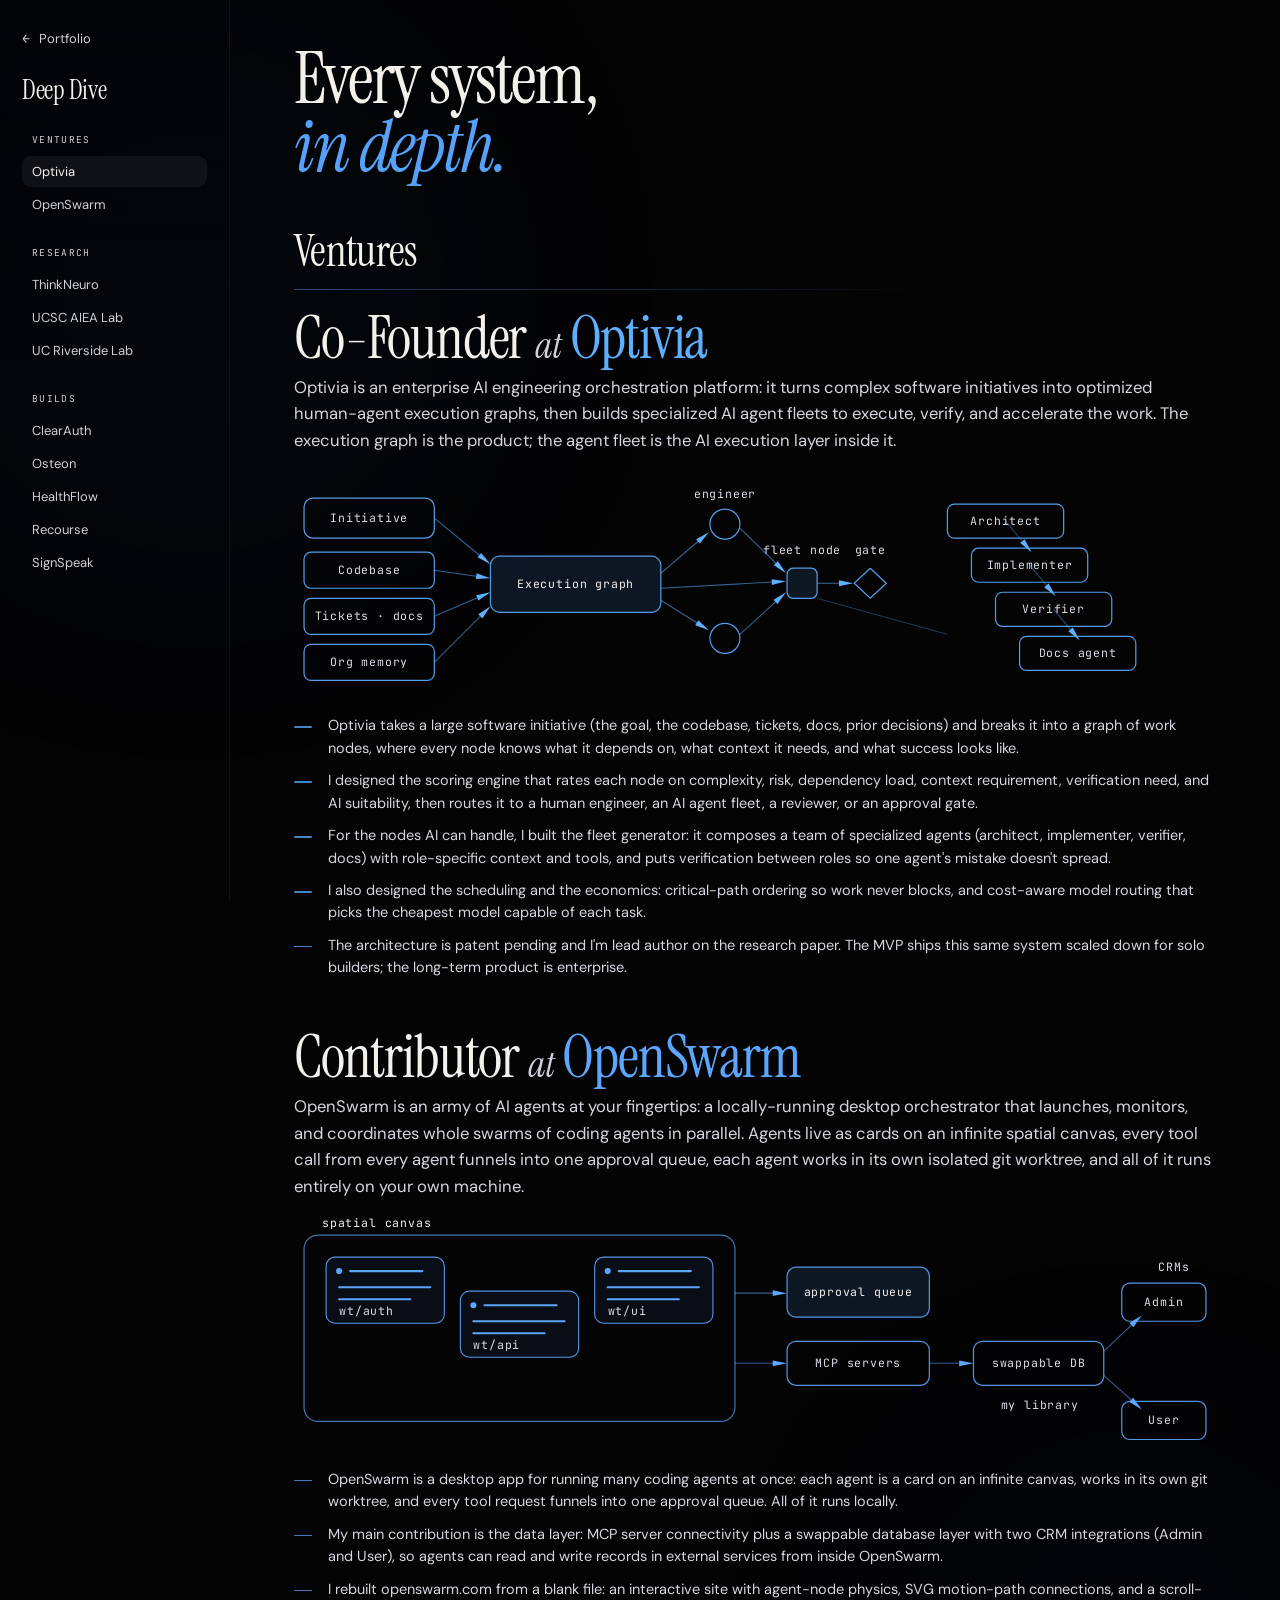
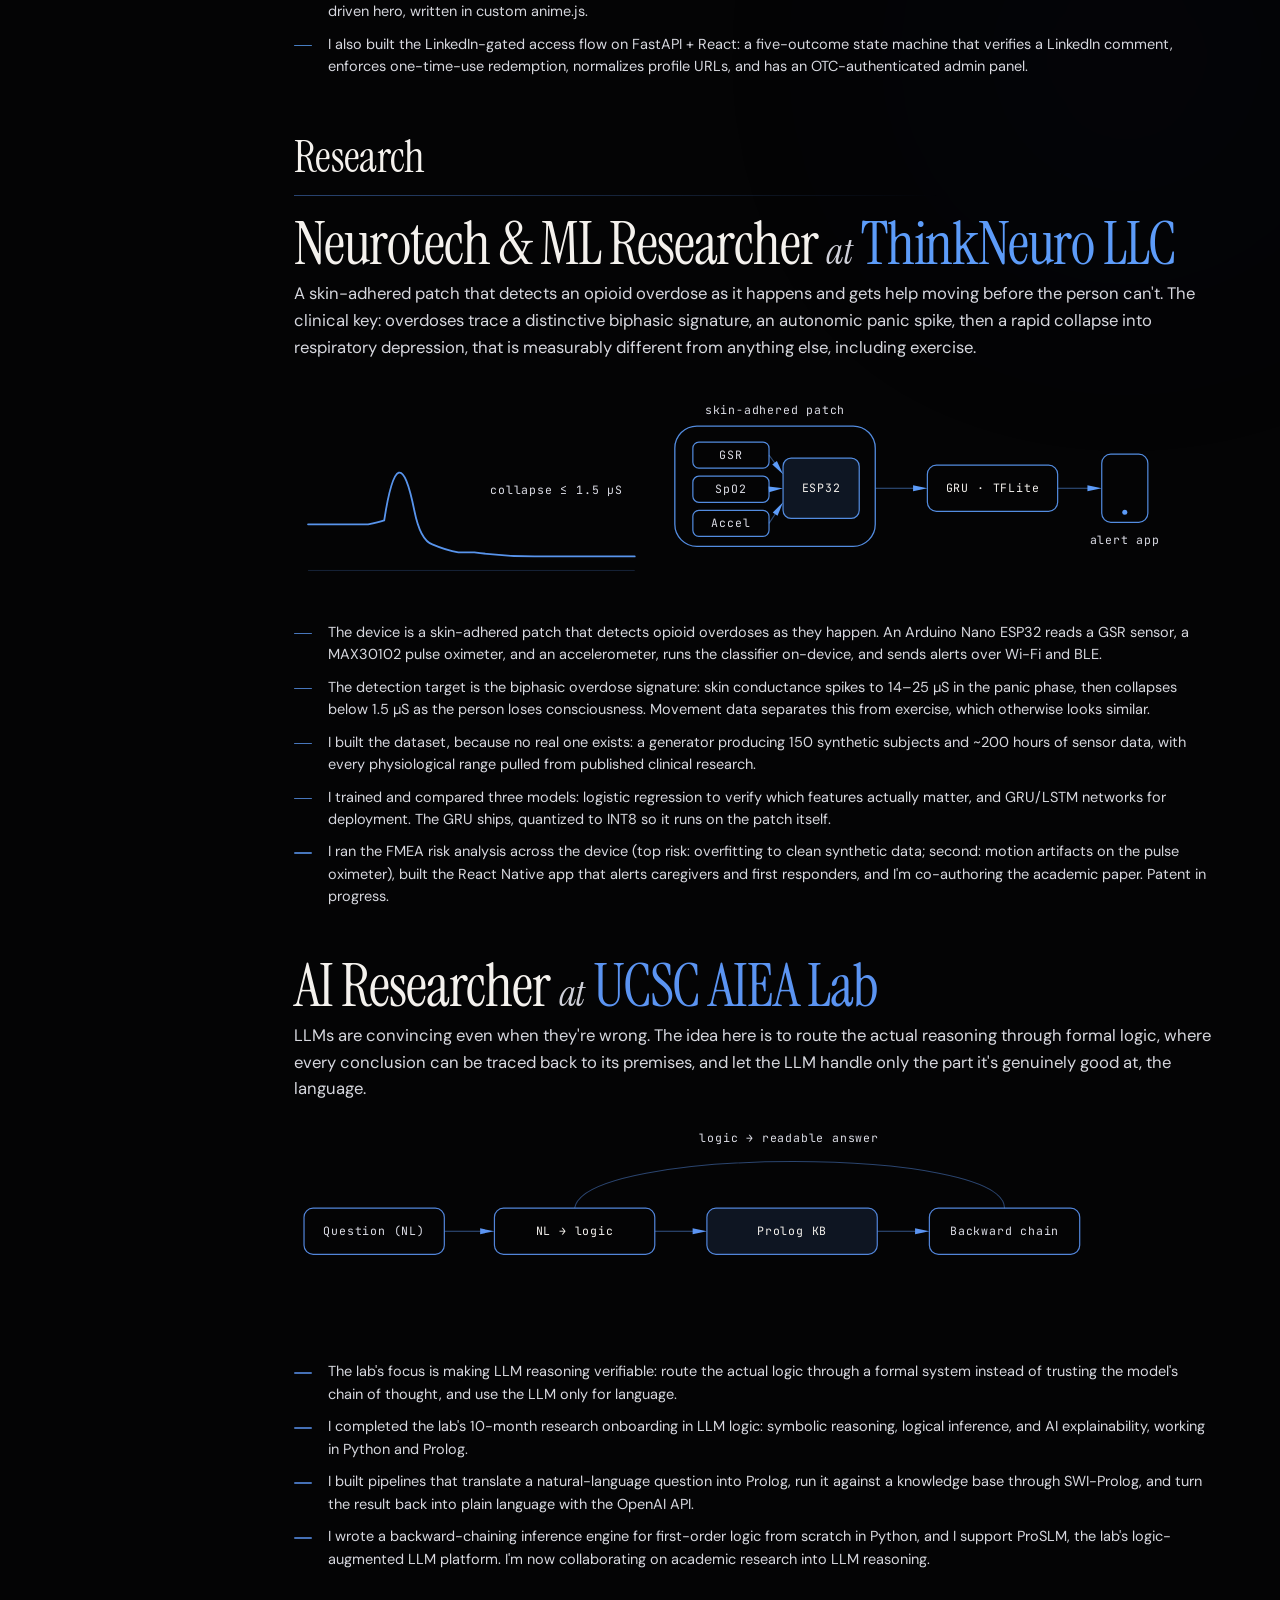
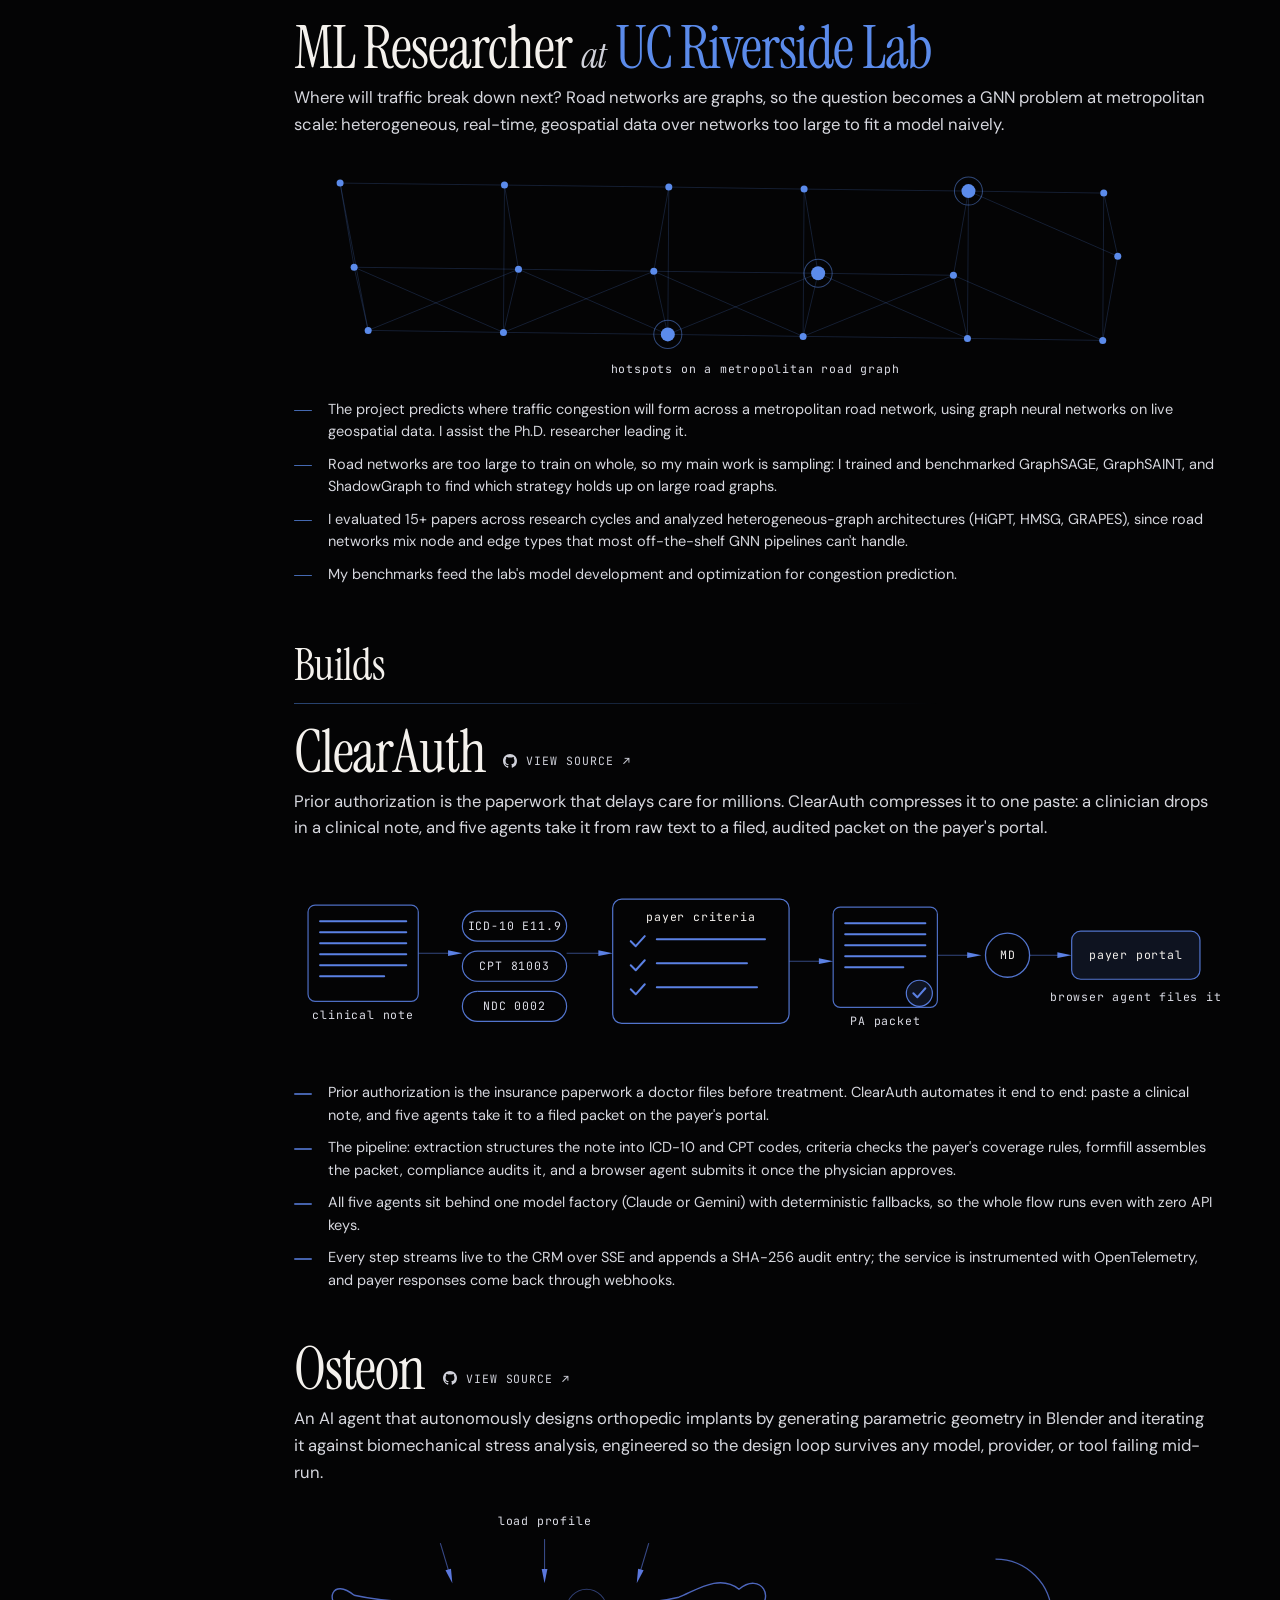
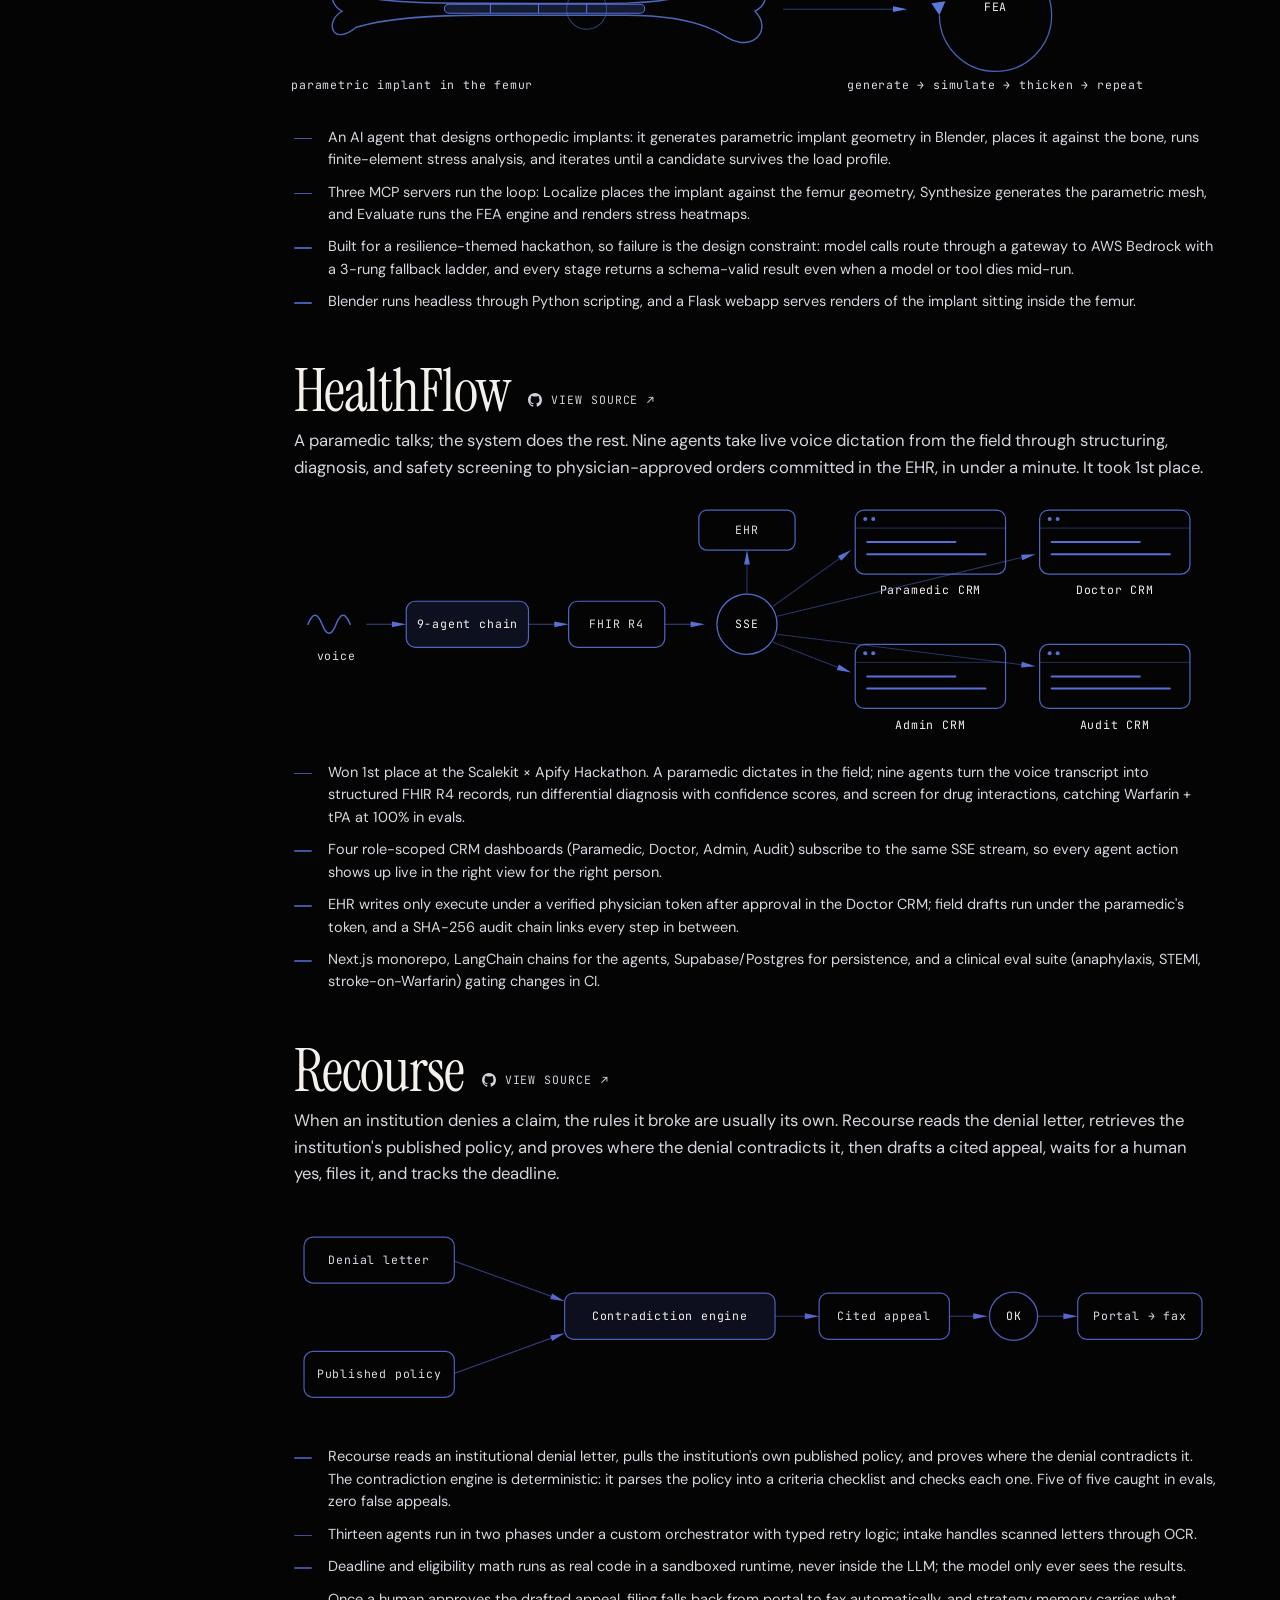
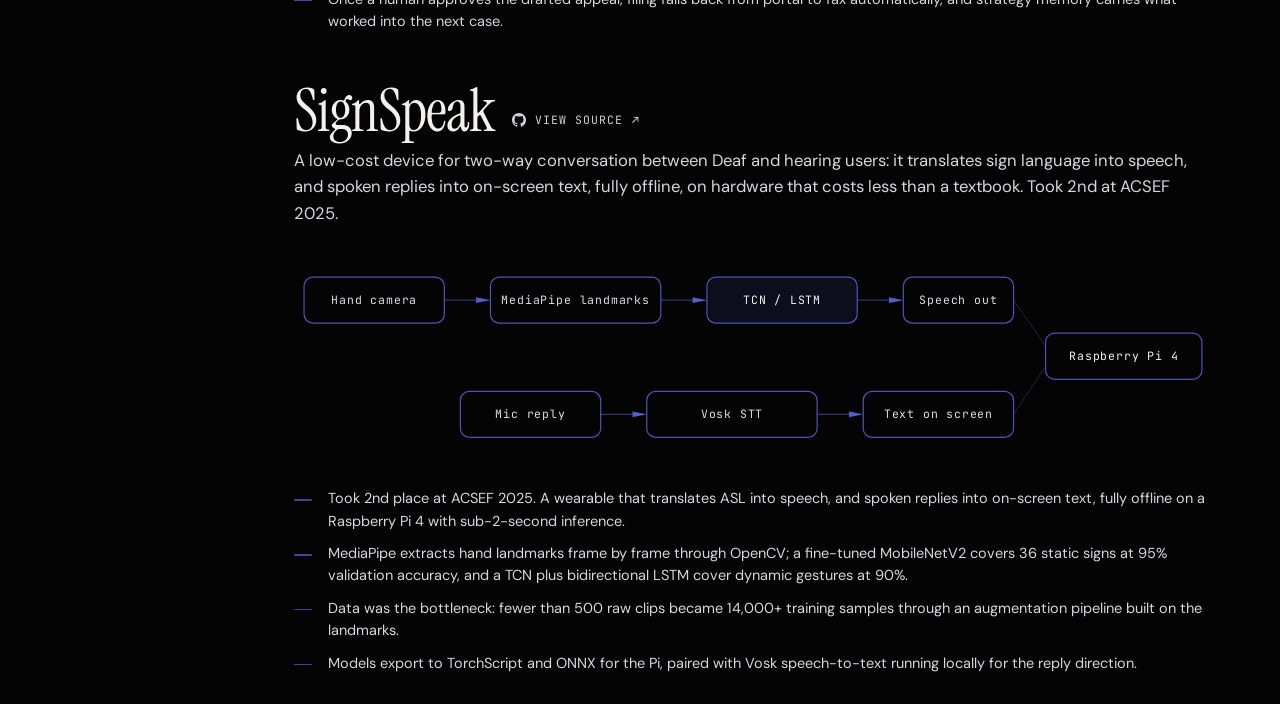
==== SahielBose_Website/Deep Dive.html @ 626ea9e3 "Add files via upload" ====
<!DOCTYPE html>
<html lang="en">
<head>
<meta charset="UTF-8" />
<meta name="viewport" content="width=device-width, initial-scale=1" />
<title>Deep Dive - Sahiel Bose</title>
<meta name="description" content="The full build stories behind Sahiel Bose's ventures, research, and projects." />
<link rel="icon" type="image/svg+xml" href="favicon.svg" />
<link rel="preconnect" href="https://fonts.googleapis.com" />
<link rel="preconnect" href="https://fonts.gstatic.com" crossorigin />
<link href="https://fonts.googleapis.com/css2?family=DM+Sans:opsz,wght@9..40,400;9..40,500;9..40,600&family=Instrument+Serif:ital@0;1&family=JetBrains+Mono:wght@400;500&display=swap" rel="stylesheet" />
<script>try{if(localStorage.getItem("sb-theme")==="light")document.documentElement.setAttribute("data-theme","light");}catch(e){}</script>
<style>
:root {
  --bg: oklch(0.105 0.006 280);
  --fg: oklch(0.96 0.006 80);
  --fg-2: oklch(0.88 0.01 280);
  --fg-3: oklch(0.86 0.012 280);
  --line: oklch(1 0 0 / 0.1);
  --line-soft: oklch(1 0 0 / 0.06);
  --serif: 'Instrument Serif', Georgia, serif;
  --sans: 'DM Sans', sans-serif;
  --mono: 'JetBrains Mono', monospace;
  --ease-out: cubic-bezier(0.22, 0.61, 0.36, 1);
}
* { box-sizing: border-box; margin: 0; padding: 0; }
html { scroll-behavior: smooth; }
body {
  background: var(--bg);
  color: var(--fg);
  font-family: var(--sans);
  -webkit-font-smoothing: antialiased;
  overflow-x: hidden;
}
a { color: inherit; text-decoration: none; }
.mono { font-family: var(--mono); }

/* atmospheric backdrop */
.bg-blobs { position: fixed; inset: 0; pointer-events: none; z-index: 0; }
.blob { position: absolute; border-radius: 50%; filter: blur(150px); }
.blob.b1 { width: 58vw; height: 58vw; left: -14vw; top: -8vh; opacity: 0.3; background: radial-gradient(circle, oklch(0.45 0.13 256 / 0.5) 0%, transparent 55%); }
.blob.b2 { width: 48vw; height: 48vw; right: -12vw; top: 150vh; opacity: 0.22; background: radial-gradient(circle, oklch(0.42 0.13 266 / 0.5) 0%, transparent 55%); }

/* progress line */
.progress { position: fixed; top: 0; left: 0; right: 0; height: 2px; z-index: 50; background: transparent; }
.progress span {
  display: block; height: 100%;
  background: linear-gradient(90deg, oklch(0.74 0.15 250), oklch(0.52 0.16 278));
  clip-path: inset(0 100% 0 0);
}

/* rail */
.rail {
  position: fixed;
  top: 0; left: 0; bottom: 0;
  width: 230px;
  padding: 30px 22px;
  display: flex;
  flex-direction: column;
  gap: 26px;
  border-right: 1px solid var(--line-soft);
  z-index: 10;
  background: linear-gradient(180deg, oklch(0.115 0.012 262 / 0.5), transparent 40%);
}
.rail-back {
  display: inline-flex;
  align-items: center;
  gap: 9px;
  font-size: 13px;
  color: var(--fg-3);
  transition: color 0.25s var(--ease-out);
}
.rail-back:hover { color: var(--fg); }
.rail-back .b-arr { font-family: var(--mono); transition: transform 0.25s var(--ease-out); }
.rail-back:hover .b-arr { transform: translateX(-3px); }
.rail-title { font-family: var(--serif); font-size: 26px; letter-spacing: -0.01em; }
.rail-group { display: flex; flex-direction: column; gap: 2px; }
.rail-group-label {
  font-family: var(--mono);
  font-size: 9.5px;
  letter-spacing: 0.14em;
  text-transform: uppercase;
  color: var(--fg-3);
  margin: 0 0 8px 10px;
}
.rail-link {
  padding: 7px 10px;
  border-radius: 9px;
  font-size: 13px;
  color: var(--fg-3);
  transition: color 0.22s var(--ease-out), background 0.22s var(--ease-out);
}
.rail-link:hover { color: var(--fg-2); }
.rail-link.active { color: var(--fg); background: oklch(1 0 0 / 0.05); }

/* main column */
main { position: relative; z-index: 1; margin-left: 230px; padding: 0 clamp(28px, 5vw, 88px); }
.dd-hero { max-width: 1340px; margin: 0 auto; padding: clamp(70px, 11vh, 130px) 0 30px; }
.dd-kicker {
  font-family: var(--mono);
  font-size: 11px;
  letter-spacing: 0.14em;
  text-transform: uppercase;
  color: oklch(0.74 0.13 252);
  margin-bottom: 22px;
}
.dd-title {
  font-family: var(--serif);
  font-weight: 400;
  font-size: clamp(52px, 7vw, 104px);
  line-height: 0.95;
  letter-spacing: -0.03em;
  margin-bottom: 26px;
}
.dd-title em { font-style: italic; color: oklch(0.7 0.15 254); }
.dd-lede { font-size: clamp(17px, 1.6vw, 20px); line-height: 1.55; color: var(--fg-2); max-width: 640px; }

/* part headers */
.part { max-width: 1340px; margin: 0 auto; padding-top: clamp(50px, 8vh, 90px); }
.part-head { display: flex; align-items: baseline; gap: 18px; margin-bottom: 6px; }
.part-num { font-family: var(--mono); font-size: 12px; color: var(--acc, oklch(0.7 0.15 254)); }
.part-title { font-family: var(--serif); font-weight: 400; font-size: clamp(30px, 3.4vw, 44px); letter-spacing: -0.015em; }
.part-rule { height: 1px; background: linear-gradient(90deg, oklch(0.62 0.15 260 / 0.5), transparent 70%); transform: scaleX(0); transform-origin: left; transition: transform 1.2s var(--ease-out) 0.15s; margin-top: 18px; }
.part.in .part-rule { transform: scaleX(1); }

/* chapters */
.chapter {
  max-width: 1340px;
  margin: 0 auto;
  padding: clamp(36px, 5.5vh, 60px) 0;
  border-bottom: 1px dashed oklch(1 0 0 / 0.07);
}
.chapter:last-of-type { border-bottom: none; }
.ch-kicker {
  display: flex;
  flex-wrap: wrap;
  align-items: center;
  gap: 10px;
  font-family: var(--mono);
  font-size: 10.5px;
  letter-spacing: 0.12em;
  text-transform: uppercase;
  color: var(--fg-3);
  margin-bottom: 16px;
}
.ch-kicker .k-acc { color: var(--acc); }
.ch-kicker .k-dot { width: 3.5px; height: 3.5px; border-radius: 50%; background: oklch(1 0 0 / 0.25); }
.ch-title {
  font-family: var(--serif);
  font-weight: 400;
  font-size: clamp(38px, 4.6vw, 62px);
  letter-spacing: -0.02em;
  line-height: 1.02;
  margin-bottom: 10px;
}
.ch-role { font-size: 15px; color: var(--fg-2); margin-bottom: 26px; }
.ch-lede {
  font-size: clamp(16.5px, 1.5vw, 19.5px);
  line-height: 1.6;
  color: var(--fg-2);
  max-width: 1180px;
  margin-bottom: 34px;
}
.ch-lede strong { color: var(--fg); font-weight: 500; }
.notes-label {
  font-family: var(--mono);
  font-size: 10px;
  letter-spacing: 0.14em;
  text-transform: uppercase;
  color: var(--acc);
  margin-bottom: 18px;
}
.notes { list-style: none; display: flex; flex-direction: column; gap: 15px; max-width: 1180px; margin-bottom: 30px; }
.notes li {
  display: grid;
  grid-template-columns: 22px 1fr;
  gap: 12px;
  font-size: 15.5px;
  line-height: 1.6;
  color: var(--fg-2);
}
.notes li::before {
  content: '';
  height: 1.5px;
  width: 18px;
  margin-top: 12px;
  background: color-mix(in oklab, var(--acc) 75%, transparent);
  border-radius: 1px;
}
.notes li strong { color: var(--fg); font-weight: 500; }
.ch-chips { display: flex; flex-wrap: wrap; gap: 8px; margin-bottom: 26px; }
.ch-chips span {
  font-family: var(--mono);
  font-size: 10.5px;
  letter-spacing: 0.06em;
  text-transform: uppercase;
  padding: 6px 12px;
  border-radius: 8px;
  color: var(--fg-2);
  background: color-mix(in oklab, var(--acc) 13%, transparent);
  border: 1px solid color-mix(in oklab, var(--acc) 30%, transparent);
}
.ch-repo {
  display: inline-flex;
  align-items: center;
  gap: 9px;
  font-family: var(--mono);
  font-size: 11.5px;
  letter-spacing: 0.08em;
  text-transform: uppercase;
  color: var(--fg-3);
  transition: color 0.25s var(--ease-out);
}
.ch-repo:hover { color: var(--acc); }
.ch-repo .r-arr { transition: transform 0.25s var(--ease-out); }
.ch-repo:hover .r-arr { transform: translate(2px, -2px); }

/* reveal animation */
.rv { opacity: 0; transform: translateY(18px); filter: blur(4px); transition: opacity 0.52s var(--ease-out), transform 0.52s var(--ease-out), filter 0.52s var(--ease-out); }
.in .rv { opacity: 1; transform: none; filter: none; }
.in .rv.d1 { transition-delay: 0.04s; }
.in .rv.d2 { transition-delay: 0.08s; }
.in .rv.d3 { transition-delay: 0.12s; }
.in .rv.d4 { transition-delay: 0.16s; }
.in .notes li { opacity: 1; transform: none; }
.notes li { opacity: 0; transform: translateX(14px); transition: opacity 0.45s var(--ease-out), transform 0.45s var(--ease-out); }
.in .notes li:nth-child(1) { transition-delay: 0.10s; }
.in .notes li:nth-child(2) { transition-delay: 0.15s; }
.in .notes li:nth-child(3) { transition-delay: 0.20s; }
.in .notes li:nth-child(4) { transition-delay: 0.25s; }
.in .notes li:nth-child(5) { transition-delay: 0.30s; }
.in .notes li:nth-child(6) { transition-delay: 0.35s; }

/* end cta */
.dd-end { max-width: 1340px; margin: 0 auto; padding: clamp(28px, 4vh, 52px) 0 80px; }
.dd-end a {
  display: inline-flex;
  align-items: center;
  gap: 11px;
  width: fit-content;
  flex-direction: row;
  padding: 15px 26px;
  border-radius: 14px;
  background:
    radial-gradient(130% 180% at 0% 0%, oklch(0.55 0.16 280 / 0.2) 0%, transparent 60%),
    linear-gradient(180deg, oklch(0.135 0.012 285 / 0.6), oklch(0.118 0.01 285 / 0.32));
  border: 1px solid oklch(0.55 0.16 280 / 0.5);
  transition: border-color 0.25s var(--ease-out), transform 0.2s var(--ease-out), background 0.25s var(--ease-out);
}
.dd-end a:hover { border-color: oklch(0.62 0.17 282 / 0.85); transform: translateY(-2px); }
.dd-end .e-kicker { display: none; }
.dd-end .e-title { font-family: var(--serif); font-size: clamp(20px, 2vw, 26px); letter-spacing: -0.01em; display: inline-flex; align-items: center; gap: 10px; }
.dd-end .e-title .arr { color: oklch(0.64 0.17 283); display: inline-block; transition: transform 0.25s var(--ease-out); }
.dd-end a:hover .arr { transform: translateX(8px); }

/* mobile */
.topbar { display: none; }
@media (max-width: 980px) {
  .rail { display: none; }
  main { margin-left: 0; }
  .topbar {
    display: flex;
    align-items: center;
    justify-content: space-between;
    position: sticky;
    top: 0;
    z-index: 20;
    padding: 16px clamp(20px, 5vw, 40px);
    background: oklch(0.105 0.006 280 / 0.82);
    backdrop-filter: blur(14px);
    border-bottom: 1px solid var(--line-soft);
  }
  .topbar .rail-title { font-size: 20px; }
}
@media (prefers-reduced-motion: reduce) {
  .rv, .notes li { opacity: 1 !important; transform: none !important; filter: none !important; transition: none !important; }
  .part-rule { transform: scaleX(1) !important; }
  html { scroll-behavior: auto; }
}
/* chapter diagrams */
.ch-art { margin: 6px 0 38px; max-width: 1180px; }
.ch-art svg { width: 100%; height: auto; display: block; color: var(--acc); overflow: visible; }
.ch-art text { font-family: var(--mono); font-size: 11.5px; letter-spacing: 0.07em; fill: oklch(0.9 0.012 280); }
.ch-art text.hl { fill: oklch(0.96 0.006 80); }
.ch-art .dr { stroke-dasharray: 1; stroke-dashoffset: 1; transition: stroke-dashoffset 0.85s var(--ease-out) 0.16s; }
.in .ch-art .dr { stroke-dashoffset: 0; }
.ch-art .fd { opacity: 0; transition: opacity 0.45s var(--ease-out) 0.52s; }
.in .ch-art .fd { opacity: 1; }
@media (prefers-reduced-motion: reduce) { .ch-art .dr { stroke-dashoffset: 0 !important; } .ch-art .fd { opacity: 1 !important; } }

/* ---------- MOBILE POLISH ---------- */
.topbar-row { display: flex; align-items: center; justify-content: space-between; }
.topbar-chips { display: none; }
@media (max-width: 980px) {
  .topbar { flex-direction: column; align-items: stretch; gap: 10px; padding: 12px 18px 10px; }
  .topbar-chips {
    display: flex;
    gap: 6px;
    overflow-x: auto;
    -webkit-overflow-scrolling: touch;
    scrollbar-width: none;
    margin: 0 -18px;
    padding: 0 18px 2px;
  }
  .topbar-chips::-webkit-scrollbar { display: none; }
  .topbar-chips .rail-link {
    flex: none;
    font-size: 12px;
    padding: 6px 12px;
    border: 1px solid var(--line-soft);
    border-radius: 100px;
    white-space: nowrap;
  }
  .topbar-chips .rail-link.active {
    color: var(--fg);
    border-color: oklch(0.62 0.15 262 / 0.6);
    background: oklch(0.62 0.15 262 / 0.1);
  }

  /* diagrams: keep them legible, full-size, swipeable sideways */
  .ch-art { position: relative; overflow-x: auto; -webkit-overflow-scrolling: touch; scrollbar-width: none; }
  .ch-art::-webkit-scrollbar { display: none; }
  .ch-art svg { min-width: 700px; }
  .ch-art::after {
    content: 'swipe \2192';
    position: sticky;
    display: block;
    width: fit-content;
    left: 100%;
    transform: translateX(-100%);
    margin-top: -4px;
    font-family: var(--mono);
    font-size: 9.5px;
    letter-spacing: 0.12em;
    text-transform: uppercase;
    color: var(--fg-3);
    pointer-events: none;
  }

  .dd-hero { padding-top: 44px; }
  .chapter { padding: 34px 0; }
  .ch-lede { font-size: 16px; }
  .notes li { font-size: 14.5px; gap: 10px; grid-template-columns: 18px 1fr; }
  .notes li::before { width: 14px; margin-top: 11px; }
  .ch-chips span { font-size: 10px; padding: 5px 10px; }
  .blob { filter: blur(90px); }
  .dd-end { padding-bottom: 70px; }
}

/* clean pass: no part numbers, no kicker type labels, no dashed dividers */
.part-num { display: none; }
.ch-kicker > .k-acc:first-child,
.ch-kicker > .k-acc:first-child + .k-dot { display: none; }
.chapter { border-bottom: none; }

/* tighter deep-dive rhythm */
.chapter { padding: clamp(22px, 3.5vh, 40px) 0 !important; }
.ch-art { margin: 4px 0 22px !important; }
.ch-lede { margin-bottom: 22px !important; }
.notes { margin-bottom: 20px !important; }
.ch-role { margin-bottom: 18px !important; }
.ch-kicker { margin-bottom: 12px !important; }
.part { padding-top: clamp(32px, 5vh, 60px) !important; }
.dd-hero { padding: clamp(56px, 8vh, 96px) 0 18px !important; }
@media (max-width: 980px) { .chapter { padding: 26px 0 !important; } }


/* ============ LIGHT "PAPER" THEME ============ */
html[data-theme="light"] {
  --bg: oklch(0.963 0.008 250);
  --fg: oklch(0.20 0.02 266);
  --fg-2: oklch(0.32 0.022 264);
  --fg-3: oklch(0.46 0.026 262);
  --line: oklch(0.30 0.02 265 / 0.16);
  --line-soft: oklch(0.30 0.02 265 / 0.09);
}
html[data-theme="light"] body {
  background:
    linear-gradient(180deg, oklch(0.915 0.034 256 / 0.8) 0%, oklch(0.945 0.022 258 / 0.4) 30%, transparent 64%),
    var(--bg);
  background-attachment: fixed;
}
html[data-theme="light"] .blob.b1 { opacity: 0.16; background: radial-gradient(circle, oklch(0.62 0.16 256 / 0.4) 0%, transparent 55%); }
html[data-theme="light"] .blob.b2 { opacity: 0.12; background: radial-gradient(circle, oklch(0.55 0.16 274 / 0.4) 0%, transparent 55%); }
html[data-theme="light"] .rail { background: transparent; }
html[data-theme="light"] .rail-link.active { color: var(--fg); background: oklch(0.45 0.06 265 / 0.08); }
html[data-theme="light"] .ch-kicker .k-dot { background: oklch(0.2 0.02 265 / 0.25); }
html[data-theme="light"] .topbar { background: oklch(0.95 0.013 252 / 0.85); }
/* diagrams: ink-blue strokes, dark labels */
html[data-theme="light"] .ch-art svg { color: var(--acc); }
html[data-theme="light"] .ch-art text { fill: oklch(0.34 0.02 265); }
html[data-theme="light"] .ch-art text.hl { fill: oklch(0.18 0.025 266); }
/* accent-tinted bits -> a single readable deep accent */
html[data-theme="light"] .ch-kicker .k-acc,
html[data-theme="light"] .ch-repo:hover { color: oklch(0.46 0.17 266); }
html[data-theme="light"] .notes li::before { background: var(--acc); }
html[data-theme="light"] .ch-chips span { color: oklch(0.34 0.04 266); background: oklch(0.5 0.16 266 / 0.1); border-color: oklch(0.5 0.16 266 / 0.28); }
html[data-theme="light"] .part-rule { background: linear-gradient(90deg, oklch(0.5 0.16 266 / 0.6), transparent 70%); }
html[data-theme="light"] .dd-end a {
  background:
    radial-gradient(130% 180% at 0% 0%, oklch(0.5 0.16 282 / 0.12) 0%, transparent 60%),
    linear-gradient(180deg, oklch(0.998 0.004 285 / 0.95), oklch(0.955 0.014 282 / 0.72));
  border-color: oklch(0.5 0.16 280 / 0.4);
}
html[data-theme="light"] .dd-end .e-title .arr { color: oklch(0.48 0.17 280); }
/* theme toggle in the rail / topbar */
.dd-theme {
  display: inline-flex; align-items: center; justify-content: center; gap: 8px;
  height: 34px; padding: 0 12px; border: 1px solid var(--line); border-radius: 9px;
  color: var(--fg-3); font-family: var(--mono); font-size: 9.5px; letter-spacing: 0.12em;
  text-transform: uppercase; cursor: pointer; background: none;
  transition: color 0.25s var(--ease-out), border-color 0.25s var(--ease-out);
}
.dd-theme:hover { color: var(--fg); border-color: oklch(0.55 0.15 264 / 0.6); }
.dd-theme svg { width: 14px; height: 14px; }
.rail .dd-theme { width: 100%; margin-top: 4px; }
.topbar .dd-theme { height: 30px; padding: 0 9px; }
.topbar .dd-theme span { display: none; }

.ch-title .t-at { font-style: italic; color: var(--fg-3); font-size: 0.62em; }
.ch-title .t-co { color: var(--acc); }

/* tighter chapter rhythm v2 */
.chapter { padding: clamp(14px, 2.4vh, 26px) 0 !important; }
.part { padding-top: clamp(22px, 3.2vh, 38px) !important; }

.ch-titlerow { display: flex; align-items: baseline; gap: 22px; flex-wrap: wrap; }
.ch-titlerow .ch-repo { transform: translateY(-4px); }

/* global compact rhythm v3 */
.dd-hero { padding: clamp(36px, 5vh, 60px) 0 6px !important; }
.dd-title { font-size: clamp(44px, 5.6vw, 84px); margin-bottom: 14px; }
.part { padding-top: clamp(16px, 2.4vh, 28px) !important; }
.part-rule { margin-top: 10px; }
.chapter { padding: clamp(12px, 2vh, 20px) 0 !important; }
.ch-title { margin-bottom: 6px; }
.ch-lede { margin-bottom: 14px !important; font-size: clamp(15.5px, 1.3vw, 18px); }
.ch-art { margin: 2px 0 14px !important; }
.notes { gap: 10px; margin-bottom: 12px !important; }
.notes li { font-size: 14.5px; line-height: 1.55; }
.ch-titlerow { gap: 18px; }
@media (max-width: 980px) { .chapter { padding: 16px 0 !important; } .dd-hero { padding-top: 28px !important; } }

/* light mode: company name matches the diagram ink */
html[data-theme="light"] .ch-title .t-co { color: var(--acc); }
</style>
</head>
<body>
<div class="bg-blobs" aria-hidden="true"><span class="blob b1"></span><span class="blob b2"></span></div>
<div class="progress" aria-hidden="true"><span id="progressFill"></span></div>

<header class="topbar">
  <div class="topbar-row">
    <a class="rail-back" href="index.html"><span class="b-arr">&#8592;</span> Portfolio</a>
    <span class="rail-title">Deep Dive</span>
  </div>
  <nav class="topbar-chips">
    <a class="rail-link" href="#optivia">Optivia</a>
    <a class="rail-link" href="#openswarm">OpenSwarm</a>
    <a class="rail-link" href="#thinkneuro">ThinkNeuro</a>
    <a class="rail-link" href="#ucsc">UCSC</a>
    <a class="rail-link" href="#ucr">UCR</a>
    <a class="rail-link" href="#clearauth">ClearAuth</a>
    <a class="rail-link" href="#osteon">Osteon</a>
    <a class="rail-link" href="#healthflow">HealthFlow</a>
    <a class="rail-link" href="#recourse">Recourse</a>
    <a class="rail-link" href="#signspeak">SignSpeak</a>
  </nav>
</header>

<aside class="rail">
  <a class="rail-back" href="index.html"><span class="b-arr">&#8592;</span> Portfolio</a>
  <div class="rail-title">Deep Dive</div>
  <nav class="rail-group">
    <div class="rail-group-label">Ventures</div>
    <a class="rail-link" href="#optivia">Optivia</a>
    <a class="rail-link" href="#openswarm">OpenSwarm</a>
  </nav>
  <nav class="rail-group">
    <div class="rail-group-label">Research</div>
    <a class="rail-link" href="#thinkneuro">ThinkNeuro</a>
    <a class="rail-link" href="#ucsc">UCSC AIEA Lab</a>
    <a class="rail-link" href="#ucr">UC Riverside Lab</a>
  </nav>
  <nav class="rail-group">
    <div class="rail-group-label">Builds</div>
    <a class="rail-link" href="#clearauth">ClearAuth</a>
    <a class="rail-link" href="#osteon">Osteon</a>
    <a class="rail-link" href="#healthflow">HealthFlow</a>
    <a class="rail-link" href="#recourse">Recourse</a>
    <a class="rail-link" href="#signspeak">SignSpeak</a>
  </nav>
</aside>

<main>
  <section class="dd-hero chapter-watch in" data-screen-label="Deep Dive hero">
    <h1 class="dd-title rv d1">Every system,<br /><em>in depth.</em></h1>
    </section>

  <!-- ============ PART I: VENTURES ============ -->
  <div class="part chapter-watch" style="--acc: oklch(0.740 0.150 252);">
    <div class="part-head"><span class="part-num">Part 01</span><h2 class="part-title rv">Ventures</h2></div>
    <div class="part-rule"></div>
  </div>

  <section class="chapter chapter-watch" id="optivia" style="--acc: oklch(0.740 0.150 252);" data-screen-label="Optivia">
    <h2 class="ch-title rv d1">Co-Founder <span class="t-at">at</span> <span class="t-co">Optivia</span></h2>
        <p class="ch-lede rv d3">Optivia is an enterprise AI engineering orchestration platform: it turns complex software initiatives into optimized human-agent execution graphs, then builds specialized AI agent fleets to execute, verify, and accelerate the work. The execution graph is the product; the agent fleet is the AI execution layer inside it.</p>
    <figure class="ch-art rv d3" aria-hidden="true"><svg viewBox="0 0 920 232" xmlns="http://www.w3.org/2000/svg"><rect class="dr" x="10" y="30" width="130" height="40" rx="9" fill="none" stroke="currentColor" stroke-width="1.2" opacity="0.9" pathLength="1"></rect><text class="fd" x="75" y="54" text-anchor="middle">Initiative</text><rect class="dr" x="10" y="84" width="130" height="36" rx="7" fill="none" stroke="currentColor" stroke-width="1.2" opacity="0.9" pathLength="1"></rect><text class="fd" x="75" y="106" text-anchor="middle">Codebase</text><rect class="dr" x="10" y="130" width="130" height="36" rx="7" fill="none" stroke="currentColor" stroke-width="1.2" opacity="0.9" pathLength="1"></rect><text class="fd" x="75" y="152" text-anchor="middle">Tickets &#183; docs</text><rect class="dr" x="10" y="176" width="130" height="36" rx="7" fill="none" stroke="currentColor" stroke-width="1.2" opacity="0.9" pathLength="1"></rect><text class="fd" x="75" y="198" text-anchor="middle">Org memory</text><line class="dr" x1="140" y1="50" x2="189.0454637092729" y2="90.28734518975988" stroke="currentColor" stroke-width="1.1" opacity="0.55" pathLength="1"></line><path class="fd" d="M 196 96 L 183.15081545324946 89.1679158986655 L 186.80253893226183 84.72233948943307 Z" fill="currentColor" opacity="0.7"></path><line class="dr" x1="140" y1="102" x2="187.0904545570495" y2="108.72720779386421" stroke="currentColor" stroke-width="1.1" opacity="0.55" pathLength="1"></line><path class="fd" d="M 196 110 L 181.47107402100877 110.8301967123245 L 182.28468613961928 105.13491188205094 Z" fill="currentColor" opacity="0.7"></path><line class="dr" x1="140" y1="148" x2="187.72769472983748" y2="127.54527368721251" stroke="currentColor" stroke-width="1.1" opacity="0.55" pathLength="1"></line><path class="fd" d="M 196 124 L 184.0210706600126 132.2634235369942 L 181.75481099735774 126.9754843241328 Z" fill="currentColor" opacity="0.7"></path><line class="dr" x1="140" y1="194" x2="189.63603896932108" y2="144.36396103067892" stroke="currentColor" stroke-width="1.1" opacity="0.55" pathLength="1"></line><path class="fd" d="M 196 138 L 187.94680178246486 150.12125881058768 L 183.87874118941232 146.05319821753514 Z" fill="currentColor" opacity="0.7"></path><rect class="dr" x="196" y="88" width="170" height="56" rx="9" fill="color-mix(in oklab, currentColor 14%, transparent)" stroke="currentColor" stroke-width="1.2" opacity="0.9" pathLength="1"></rect><text class="fd hl" x="281" y="120" text-anchor="middle">Execution graph</text><circle class="dr" cx="430" cy="56" r="15" fill="none" stroke="currentColor" stroke-width="1.2" opacity="0.9" pathLength="1"></circle><rect class="dr" x="492" y="100" width="30" height="30" rx="6" fill="color-mix(in oklab, currentColor 14%, transparent)" stroke="currentColor" stroke-width="1.2" opacity="0.9" pathLength="1"></rect><circle class="dr" cx="430" cy="170" r="15" fill="none" stroke="currentColor" stroke-width="1.2" opacity="0.9" pathLength="1"></circle><path class="dr" d="M 575 100 l 16 15 l -16 15 l -16 -15 Z" fill="none" stroke="currentColor" stroke-width="1.2" opacity="0.9" pathLength="1"></path><line class="dr" x1="366" y1="105" x2="407.15663689625956" y2="69.84537265111163" stroke="currentColor" stroke-width="1.1" opacity="0.55" pathLength="1"></line><path class="fd" d="M 414 64 L 405.02117343430945 75.45249274993921 L 401.28461219217417 71.07798202743935 Z" fill="currentColor" opacity="0.7"></path><line class="dr" x1="366" y1="120" x2="482.0140788950789" y2="113.50321158187558" stroke="currentColor" stroke-width="1.1" opacity="0.55" pathLength="1"></line><path class="fd" d="M 491 113 L 476.91765544139304 116.66967143172687 L 476.5959854631629 110.92556467761798 Z" fill="currentColor" opacity="0.7"></path><line class="dr" x1="366" y1="132" x2="406.3680152639542" y2="157.23000953997138" stroke="currentColor" stroke-width="1.1" opacity="0.55" pathLength="1"></line><path class="fd" d="M 414 162 L 400.37831395568526 156.8786148363669 L 403.4274542829334 151.9999903127698 Z" fill="currentColor" opacity="0.7"></path><line class="dr" x1="445" y1="60" x2="484.56649376973365" y2="98.70635260082642" stroke="currentColor" stroke-width="1.1" opacity="0.55" pathLength="1"></line><path class="fd" d="M 491 105 L 478.7909816539813 97.08048058839809 L 482.8140953794929 92.96796433565285 Z" fill="currentColor" opacity="0.7"></path><line class="dr" x1="445" y1="166" x2="484.3536305546469" y2="130.068424276192" stroke="currentColor" stroke-width="1.1" opacity="0.55" pathLength="1"></line><path class="fd" d="M 491 124 L 482.4047103226264 135.7430793255515 L 478.5255668865035 131.49449365741688 Z" fill="currentColor" opacity="0.7"></path><line class="dr" x1="522" y1="115" x2="549" y2="115" stroke="currentColor" stroke-width="1.1" opacity="0.55" pathLength="1"></line><path class="fd" d="M 558 115 L 543.7345046286578 117.87655323162522 L 543.7345046286578 112.12344676837478 Z" fill="currentColor" opacity="0.7"></path><text class="fd" x="430" y="30" text-anchor="middle">engineer</text><text class="fd" x="507" y="86" text-anchor="middle">fleet node</text><text class="fd" x="575" y="86" text-anchor="middle">gate</text><line class="dr" x1="522" y1="130" x2="652" y2="166" stroke="currentColor" stroke-width="0.8" opacity="0.4" stroke-dasharray="1" pathLength="1"></line><rect class="dr" x="652" y="36" width="116" height="34" rx="7" fill="none" stroke="currentColor" stroke-width="1.2" opacity="0.9" pathLength="1"></rect><text class="fd" x="710" y="57" text-anchor="middle">Architect</text><rect class="dr" x="676" y="80" width="116" height="34" rx="7" fill="none" stroke="currentColor" stroke-width="1.2" opacity="0.9" pathLength="1"></rect><text class="fd" x="734" y="101" text-anchor="middle">Implementer</text><rect class="dr" x="700" y="124" width="116" height="34" rx="7" fill="none" stroke="currentColor" stroke-width="1.2" opacity="0.9" pathLength="1"></rect><text class="fd" x="758" y="145" text-anchor="middle">Verifier</text><rect class="dr" x="724" y="168" width="116" height="34" rx="7" fill="none" stroke="currentColor" stroke-width="1.2" opacity="0.9" pathLength="1"></rect><text class="fd" x="782" y="189" text-anchor="middle">Docs agent</text><line class="dr" x1="710" y1="53" x2="730.2164896422117" y2="77.10427611186786" stroke="currentColor" stroke-width="1.1" opacity="0.4" pathLength="1"></line><path class="fd" d="M 736 84 L 724.6288269917844 74.91840646684784 L 729.0368085106293 71.22138970910703 Z" fill="currentColor" opacity="0.7"></path><line class="dr" x1="734" y1="97" x2="754.2164896422117" y2="121.10427611186786" stroke="currentColor" stroke-width="1.1" opacity="0.4" pathLength="1"></line><path class="fd" d="M 760 128 L 748.6288269917844 118.91840646684784 L 753.0368085106293 115.22138970910703 Z" fill="currentColor" opacity="0.7"></path><line class="dr" x1="758" y1="141" x2="778.2164896422117" y2="165.10427611186788" stroke="currentColor" stroke-width="1.1" opacity="0.4" pathLength="1"></line><path class="fd" d="M 784 172 L 772.6288269917844 162.91840646684787 L 777.0368085106293 159.22138970910703 Z" fill="currentColor" opacity="0.7"></path></svg></figure>
    <ul class="notes">
      <li><span>Optivia takes a large software initiative (the goal, the codebase, tickets, docs, prior decisions) and breaks it into a graph of work nodes, where every node knows what it depends on, what context it needs, and what success looks like.</span></li>
      <li><span>I designed the scoring engine that rates each node on complexity, risk, dependency load, context requirement, verification need, and AI suitability, then routes it to a human engineer, an AI agent fleet, a reviewer, or an approval gate.</span></li>
      <li><span>For the nodes AI can handle, I built the fleet generator: it composes a team of specialized agents (architect, implementer, verifier, docs) with role-specific context and tools, and puts verification between roles so one agent's mistake doesn't spread.</span></li>
      <li><span>I also designed the scheduling and the economics: critical-path ordering so work never blocks, and cost-aware model routing that picks the cheapest model capable of each task.</span></li>
      <li><span>The architecture is patent pending and I'm lead author on the research paper. The MVP ships this same system scaled down for solo builders; the long-term product is enterprise.</span></li>
    </ul>
    </section>

  <section class="chapter chapter-watch" id="openswarm" style="--acc: oklch(0.717 0.151 255);" data-screen-label="OpenSwarm">
    <h2 class="ch-title rv d1">Contributor <span class="t-at">at</span> <span class="t-co">OpenSwarm</span></h2>
        <p class="ch-lede rv d3">OpenSwarm is an army of AI agents at your fingertips: a locally-running desktop orchestrator that launches, monitors, and coordinates whole swarms of coding agents in parallel. Agents live as cards on an infinite spatial canvas, every tool call from every agent funnels into one approval queue, each agent works in its own isolated git worktree, and all of it runs entirely on your own machine.</p>
    <figure class="ch-art rv d3" aria-hidden="true"><svg viewBox="0 0 920 240" xmlns="http://www.w3.org/2000/svg"><rect class="dr" x="10" y="22" width="430" height="186" rx="14" fill="none" stroke="currentColor" stroke-width="1.2" opacity="0.7" stroke-dasharray="1" pathLength="1"></rect><text class="fd hl" x="28" y="14" >spatial canvas</text><rect class="dr" x="32" y="44" width="118" height="66" rx="9" fill="color-mix(in oklab, currentColor 8%, transparent)" stroke="currentColor" stroke-width="1.1" opacity="0.9" pathLength="1"></rect><circle class="fd" cx="45" cy="58" r="3" fill="currentColor" opacity="0.9"></circle><line class="fd" x1="56" y1="58" x2="128" y2="58" stroke="currentColor" stroke-width="2" stroke-linecap="round" opacity="0.35"></line><line class="fd" x1="45" y1="74" x2="136" y2="74" stroke="currentColor" stroke-width="2" stroke-linecap="round" opacity="0.22"></line><line class="fd" x1="45" y1="86" x2="116" y2="86" stroke="currentColor" stroke-width="2" stroke-linecap="round" opacity="0.22"></line><text class="fd" x="45" y="102">wt/auth</text><rect class="dr" x="166" y="78" width="118" height="66" rx="9" fill="color-mix(in oklab, currentColor 8%, transparent)" stroke="currentColor" stroke-width="1.1" opacity="0.9" pathLength="1"></rect><circle class="fd" cx="179" cy="92" r="3" fill="currentColor" opacity="0.9"></circle><line class="fd" x1="190" y1="92" x2="262" y2="92" stroke="currentColor" stroke-width="2" stroke-linecap="round" opacity="0.35"></line><line class="fd" x1="179" y1="108" x2="270" y2="108" stroke="currentColor" stroke-width="2" stroke-linecap="round" opacity="0.22"></line><line class="fd" x1="179" y1="120" x2="250" y2="120" stroke="currentColor" stroke-width="2" stroke-linecap="round" opacity="0.22"></line><text class="fd" x="179" y="136">wt/api</text><rect class="dr" x="300" y="44" width="118" height="66" rx="9" fill="color-mix(in oklab, currentColor 8%, transparent)" stroke="currentColor" stroke-width="1.1" opacity="0.9" pathLength="1"></rect><circle class="fd" cx="313" cy="58" r="3" fill="currentColor" opacity="0.9"></circle><line class="fd" x1="324" y1="58" x2="396" y2="58" stroke="currentColor" stroke-width="2" stroke-linecap="round" opacity="0.35"></line><line class="fd" x1="313" y1="74" x2="404" y2="74" stroke="currentColor" stroke-width="2" stroke-linecap="round" opacity="0.22"></line><line class="fd" x1="313" y1="86" x2="384" y2="86" stroke="currentColor" stroke-width="2" stroke-linecap="round" opacity="0.22"></line><text class="fd" x="313" y="102">wt/ui</text><line class="dr" x1="440" y1="80" x2="483" y2="80" stroke="currentColor" stroke-width="1.1" opacity="0.55" pathLength="1"></line><path class="fd" d="M 492 80 L 477.73450462865776 82.87655323162522 L 477.73450462865776 77.12344676837478 Z" fill="currentColor" opacity="0.7"></path><rect class="dr" x="492" y="54" width="142" height="50" rx="9" fill="color-mix(in oklab, currentColor 14%, transparent)" stroke="currentColor" stroke-width="1.2" opacity="0.9" pathLength="1"></rect><text class="fd hl" x="563" y="83" text-anchor="middle">approval queue</text><line class="dr" x1="440" y1="150" x2="483" y2="150" stroke="currentColor" stroke-width="1.1" opacity="0.55" pathLength="1"></line><path class="fd" d="M 492 150 L 477.73450462865776 152.87655323162522 L 477.73450462865776 147.12344676837478 Z" fill="currentColor" opacity="0.7"></path><rect class="dr" x="492" y="128" width="142" height="44" rx="9" fill="none" stroke="currentColor" stroke-width="1.2" opacity="0.9" pathLength="1"></rect><text class="fd" x="563" y="154" text-anchor="middle">MCP servers</text><line class="dr" x1="634" y1="150" x2="669" y2="150" stroke="currentColor" stroke-width="1.1" opacity="0.55" pathLength="1"></line><path class="fd" d="M 678 150 L 663.7345046286578 152.87655323162522 L 663.7345046286578 147.12344676837478 Z" fill="currentColor" opacity="0.7"></path><rect class="dr" x="678" y="128" width="130" height="44" rx="9" fill="none" stroke="currentColor" stroke-width="1.2" opacity="0.9" pathLength="1"></rect><text class="fd" x="743" y="154" text-anchor="middle">swappable DB</text><line class="dr" x1="808" y1="138" x2="839.4664258448475" y2="108.18970183119704" stroke="currentColor" stroke-width="1.1" opacity="0.55" pathLength="1"></line><path class="fd" d="M 846 102 L 837.6222594374086 113.89925963033298 L 833.6655912584472 109.72277655254035 Z" fill="currentColor" opacity="0.7"></path><line class="dr" x1="808" y1="162" x2="839.2928281782741" y2="189.99884626477157" stroke="currentColor" stroke-width="1.1" opacity="0.55" pathLength="1"></line><path class="fd" d="M 846 196 L 833.4506925835357 188.63156732735965 L 837.2868343992137 184.34411470983716 Z" fill="currentColor" opacity="0.7"></path><rect class="dr" x="826" y="70" width="84" height="38" rx="8" fill="none" stroke="currentColor" stroke-width="1.2" opacity="0.9" pathLength="1"></rect><text class="fd" x="868" y="93" text-anchor="middle">Admin</text><rect class="dr" x="826" y="188" width="84" height="38" rx="8" fill="none" stroke="currentColor" stroke-width="1.2" opacity="0.9" pathLength="1"></rect><text class="fd" x="868" y="211" text-anchor="middle">User</text><text class="fd" x="744" y="196" text-anchor="middle">my library</text><text class="fd" x="878" y="58" text-anchor="middle">CRMs</text></svg></figure>
    <ul class="notes">
      <li><span>OpenSwarm is a desktop app for running many coding agents at once: each agent is a card on an infinite canvas, works in its own git worktree, and every tool request funnels into one approval queue. All of it runs locally.</span></li>
      <li><span>My main contribution is the data layer: MCP server connectivity plus a swappable database layer with two CRM integrations (Admin and User), so agents can read and write records in external services from inside OpenSwarm.</span></li>
      <li><span>I rebuilt openswarm.com from a blank file: an interactive site with agent-node physics, SVG motion-path connections, and a scroll-driven hero, written in custom anime.js.</span></li>
      <li><span>I also built the LinkedIn-gated access flow on FastAPI + React: a five-outcome state machine that verifies a LinkedIn comment, enforces one-time-use redemption, normalizes profile URLs, and has an OTC-authenticated admin panel.</span></li>
    </ul>
    
  </section>

  <!-- ============ PART II: RESEARCH ============ -->
  <div class="part chapter-watch" style="--acc: oklch(0.693 0.152 258);">
    <div class="part-head"><span class="part-num">Part 02</span><h2 class="part-title rv">Research</h2></div>
    <div class="part-rule"></div>
  </div>

  <section class="chapter chapter-watch" id="thinkneuro" style="--acc: oklch(0.693 0.152 258);" data-screen-label="ThinkNeuro">
    <h2 class="ch-title rv d1">Neurotech &amp; ML Researcher <span class="t-at">at</span> <span class="t-co">ThinkNeuro LLC</span></h2>
        <p class="ch-lede rv d3">A skin-adhered patch that detects an opioid overdose as it happens and gets help moving before the person can't. The clinical key: overdoses trace a distinctive biphasic signature, an autonomic panic spike, then a rapid collapse into respiratory depression, that is measurably different from anything else, including exercise.</p>
    <figure class="ch-art rv d3" aria-hidden="true"><svg viewBox="0 0 920 232" xmlns="http://www.w3.org/2000/svg"><path class="dr" d="M 14 150 h 60 q 10 -2 16 -4 q 14 -90 30 -10 q 6 30 18 34 q 14 6 26 8 h 16 q 30 4 60 4 h 100" fill="none" stroke="currentColor" stroke-width="1.8" stroke-linecap="round" opacity="0.95" pathLength="1"></path><line class="dr" x1="14" y1="196" x2="340" y2="196" stroke="currentColor" stroke-width="0.7" opacity="0.3" pathLength="1"></line><text class="fd" x="262" y="120" text-anchor="middle">collapse &#8804; 1.5 &#181;S</text><rect class="dr" x="380" y="52" width="200" height="120" rx="22" fill="none" stroke="currentColor" stroke-width="1.3" opacity="0.9" pathLength="1"></rect><text class="fd" x="480" y="40" text-anchor="middle">skin-adhered patch</text><rect class="dr" x="398" y="68" width="76" height="26" rx="6" fill="none" stroke="currentColor" stroke-width="1.2" opacity="0.9" pathLength="1"></rect><text class="fd" x="436" y="85" text-anchor="middle">GSR</text><rect class="dr" x="398" y="102" width="76" height="26" rx="6" fill="none" stroke="currentColor" stroke-width="1.2" opacity="0.9" pathLength="1"></rect><text class="fd" x="436" y="119" text-anchor="middle">SpO2</text><rect class="dr" x="398" y="136" width="76" height="26" rx="6" fill="none" stroke="currentColor" stroke-width="1.2" opacity="0.9" pathLength="1"></rect><text class="fd" x="436" y="153" text-anchor="middle">Accel</text><rect class="dr" x="488" y="84" width="76" height="60" rx="8" fill="color-mix(in oklab, currentColor 14%, transparent)" stroke="currentColor" stroke-width="1.2" opacity="0.9" pathLength="1"></rect><text class="fd hl" x="526" y="118" text-anchor="middle">ESP32</text><line class="dr" x1="474" y1="81" x2="482.66120865755136" y2="92.75449746381969" stroke="currentColor" stroke-width="1.1" opacity="0.45" pathLength="1"></line><path class="fd" d="M 488 100 L 477.2219358978376 90.22184828846275 L 481.85350783899275 86.80911106866421 Z" fill="currentColor" opacity="0.7"></path><line class="dr" x1="474" y1="115" x2="479.0228717015234" y2="114.64122344989119" stroke="currentColor" stroke-width="1.1" opacity="0.45" pathLength="1"></line><path class="fd" d="M 488 114 L 473.9757034663461 117.8856175082351 L 473.56581160257315 112.14713141541353 Z" fill="currentColor" opacity="0.7"></path><line class="dr" x1="474" y1="149" x2="483.0076982339729" y2="135.4884526490406" stroke="currentColor" stroke-width="1.1" opacity="0.45" pathLength="1"></line><path class="fd" d="M 488 128 L 482.48036388131857 141.46523426463528 L 477.6934899552141 138.27398498056564 Z" fill="currentColor" opacity="0.7"></path><line class="dr" x1="580" y1="114" x2="623" y2="114" stroke="currentColor" stroke-width="1.1" opacity="0.55" pathLength="1"></line><path class="fd" d="M 632 114 L 617.7345046286578 116.87655323162522 L 617.7345046286578 111.12344676837478 Z" fill="currentColor" opacity="0.7"></path><rect class="dr" x="632" y="91" width="130" height="46" rx="9" fill="none" stroke="currentColor" stroke-width="1.2" opacity="0.9" pathLength="1"></rect><text class="fd hl" x="697" y="118" text-anchor="middle">GRU &#183; TFLite</text><line class="dr" x1="762" y1="114" x2="797" y2="114" stroke="currentColor" stroke-width="1.1" opacity="0.55" pathLength="1"></line><path class="fd" d="M 806 114 L 791.7345046286578 116.87655323162522 L 791.7345046286578 111.12344676837478 Z" fill="currentColor" opacity="0.7"></path><rect class="dr" x="806" y="80" width="46" height="68" rx="9" fill="none" stroke="currentColor" stroke-width="1.2" opacity="0.9" pathLength="1"></rect><circle class="fd" cx="829" cy="138" r="2.5" fill="currentColor"></circle><text class="fd" x="829" y="170" text-anchor="middle">alert app</text></svg></figure>
    <ul class="notes">
      <li><span>The device is a skin-adhered patch that detects opioid overdoses as they happen. An Arduino Nano ESP32 reads a GSR sensor, a MAX30102 pulse oximeter, and an accelerometer, runs the classifier on-device, and sends alerts over Wi-Fi and BLE.</span></li>
      <li><span>The detection target is the biphasic overdose signature: skin conductance spikes to 14–25 µS in the panic phase, then collapses below 1.5 µS as the person loses consciousness. Movement data separates this from exercise, which otherwise looks similar.</span></li>
      <li><span>I built the dataset, because no real one exists: a generator producing 150 synthetic subjects and ~200 hours of sensor data, with every physiological range pulled from published clinical research.</span></li>
      <li><span>I trained and compared three models: logistic regression to verify which features actually matter, and GRU/LSTM networks for deployment. The GRU ships, quantized to INT8 so it runs on the patch itself.</span></li>
      <li><span>I ran the FMEA risk analysis across the device (top risk: overfitting to clean synthetic data; second: motion artifacts on the pulse oximeter), built the React Native app that alerts caregivers and first responders, and I'm co-authoring the academic paper. Patent in progress.</span></li>
    </ul>
    </section>

  <section class="chapter chapter-watch" id="ucsc" style="--acc: oklch(0.670 0.153 260);" data-screen-label="UCSC AIEA Lab">
    <h2 class="ch-title rv d1">AI Researcher <span class="t-at">at</span> <span class="t-co">UCSC AIEA Lab</span></h2>
        <p class="ch-lede rv d3">LLMs are convincing even when they're wrong. The idea here is to route the actual reasoning through formal logic, where every conclusion can be traced back to its premises, and let the LLM handle only the part it's genuinely good at, the language.</p>
    <figure class="ch-art rv d3" aria-hidden="true"><svg viewBox="0 0 920 230" xmlns="http://www.w3.org/2000/svg"><rect class="dr" x="10" y="92" width="140" height="46" rx="9" fill="none" stroke="currentColor" stroke-width="1.2" opacity="0.9" pathLength="1"></rect><text class="fd" x="80" y="119" text-anchor="middle">Question (NL)</text><line class="dr" x1="150" y1="115" x2="191" y2="115" stroke="currentColor" stroke-width="1.1" opacity="0.55" pathLength="1"></line><path class="fd" d="M 200 115 L 185.73450462865776 117.87655323162522 L 185.73450462865776 112.12344676837478 Z" fill="currentColor" opacity="0.7"></path><rect class="dr" x="200" y="92" width="160" height="46" rx="9" fill="none" stroke="currentColor" stroke-width="1.2" opacity="0.9" pathLength="1"></rect><text class="fd hl" x="280" y="119" text-anchor="middle">NL &#8594; logic</text><line class="dr" x1="360" y1="115" x2="403" y2="115" stroke="currentColor" stroke-width="1.1" opacity="0.55" pathLength="1"></line><path class="fd" d="M 412 115 L 397.73450462865776 117.87655323162522 L 397.73450462865776 112.12344676837478 Z" fill="currentColor" opacity="0.7"></path><rect class="dr" x="412" y="92" width="170" height="46" rx="9" fill="color-mix(in oklab, currentColor 14%, transparent)" stroke="currentColor" stroke-width="1.2" opacity="0.9" pathLength="1"></rect><text class="fd hl" x="497" y="119" text-anchor="middle">Prolog KB</text><line class="dr" x1="582" y1="115" x2="625" y2="115" stroke="currentColor" stroke-width="1.1" opacity="0.55" pathLength="1"></line><path class="fd" d="M 634 115 L 619.7345046286578 117.87655323162522 L 619.7345046286578 112.12344676837478 Z" fill="currentColor" opacity="0.7"></path><rect class="dr" x="634" y="92" width="150" height="46" rx="9" fill="none" stroke="currentColor" stroke-width="1.2" opacity="0.9" pathLength="1"></rect><text class="fd" x="709" y="119" text-anchor="middle">Backward chain</text><path class="dr" d="M 709 92 C 709 30 290 30 280 92" fill="none" stroke="currentColor" stroke-width="1" opacity="0.45" stroke-dasharray="1" pathLength="1"></path><text class="fd" x="494" y="26" text-anchor="middle">logic &#8594; readable answer</text></svg></figure>
    <ul class="notes">
      <li><span>The lab's focus is making LLM reasoning verifiable: route the actual logic through a formal system instead of trusting the model's chain of thought, and use the LLM only for language.</span></li>
      <li><span>I completed the lab's 10-month research onboarding in LLM logic: symbolic reasoning, logical inference, and AI explainability, working in Python and Prolog.</span></li>
      <li><span>I built pipelines that translate a natural-language question into Prolog, run it against a knowledge base through SWI-Prolog, and turn the result back into plain language with the OpenAI API.</span></li>
      <li><span>I wrote a backward-chaining inference engine for first-order logic from scratch in Python, and I support ProSLM, the lab's logic-augmented LLM platform. I'm now collaborating on academic research into LLM reasoning.</span></li>
    </ul>
    </section>

  <section class="chapter chapter-watch" id="ucr" style="--acc: oklch(0.647 0.154 263);" data-screen-label="UC Riverside">
    <h2 class="ch-title rv d1">ML Researcher <span class="t-at">at</span> <span class="t-co">UC Riverside Lab</span></h2>
        <p class="ch-lede rv d3">Where will traffic break down next? Road networks are graphs, so the question becomes a GNN problem at metropolitan scale: heterogeneous, real-time, geospatial data over networks too large to fit a model naively.</p>
    <figure class="ch-art rv d3" aria-hidden="true"><svg viewBox="0 0 920 232" xmlns="http://www.w3.org/2000/svg"><line class="dr" x1="46" y1="32" x2="210" y2="34" stroke="currentColor" stroke-width="0.7" opacity="0.28" pathLength="1"></line><line class="dr" x1="46" y1="32" x2="60" y2="116" stroke="currentColor" stroke-width="0.7" opacity="0.28" pathLength="1"></line><line class="dr" x1="46" y1="32" x2="74" y2="179" stroke="currentColor" stroke-width="0.7" opacity="0.28" pathLength="1"></line><line class="dr" x1="210" y1="34" x2="374" y2="36" stroke="currentColor" stroke-width="0.7" opacity="0.28" pathLength="1"></line><line class="dr" x1="210" y1="34" x2="224" y2="118" stroke="currentColor" stroke-width="0.7" opacity="0.28" pathLength="1"></line><line class="dr" x1="210" y1="34" x2="209" y2="181" stroke="currentColor" stroke-width="0.7" opacity="0.28" pathLength="1"></line><line class="dr" x1="374" y1="36" x2="509" y2="38" stroke="currentColor" stroke-width="0.7" opacity="0.28" pathLength="1"></line><line class="dr" x1="374" y1="36" x2="359" y2="120" stroke="currentColor" stroke-width="0.7" opacity="0.28" pathLength="1"></line><line class="dr" x1="374" y1="36" x2="373" y2="183" stroke="currentColor" stroke-width="0.7" opacity="0.28" pathLength="1"></line><line class="dr" x1="509" y1="38" x2="673" y2="40" stroke="currentColor" stroke-width="0.7" opacity="0.28" pathLength="1"></line><line class="dr" x1="509" y1="38" x2="523" y2="122" stroke="currentColor" stroke-width="0.7" opacity="0.28" pathLength="1"></line><line class="dr" x1="509" y1="38" x2="508" y2="185" stroke="currentColor" stroke-width="0.7" opacity="0.28" pathLength="1"></line><line class="dr" x1="673" y1="40" x2="808" y2="42" stroke="currentColor" stroke-width="0.7" opacity="0.28" pathLength="1"></line><line class="dr" x1="673" y1="40" x2="658" y2="124" stroke="currentColor" stroke-width="0.7" opacity="0.28" pathLength="1"></line><line class="dr" x1="673" y1="40" x2="822" y2="105" stroke="currentColor" stroke-width="0.7" opacity="0.28" pathLength="1"></line><line class="dr" x1="673" y1="40" x2="672" y2="187" stroke="currentColor" stroke-width="0.7" opacity="0.28" pathLength="1"></line><line class="dr" x1="808" y1="42" x2="822" y2="105" stroke="currentColor" stroke-width="0.7" opacity="0.28" pathLength="1"></line><line class="dr" x1="808" y1="42" x2="807" y2="189" stroke="currentColor" stroke-width="0.7" opacity="0.28" pathLength="1"></line><line class="dr" x1="60" y1="116" x2="224" y2="118" stroke="currentColor" stroke-width="0.7" opacity="0.28" pathLength="1"></line><line class="dr" x1="60" y1="116" x2="74" y2="179" stroke="currentColor" stroke-width="0.7" opacity="0.28" pathLength="1"></line><line class="dr" x1="60" y1="116" x2="209" y2="181" stroke="currentColor" stroke-width="0.7" opacity="0.28" pathLength="1"></line><line class="dr" x1="224" y1="118" x2="359" y2="120" stroke="currentColor" stroke-width="0.7" opacity="0.28" pathLength="1"></line><line class="dr" x1="224" y1="118" x2="74" y2="179" stroke="currentColor" stroke-width="0.7" opacity="0.28" pathLength="1"></line><line class="dr" x1="224" y1="118" x2="209" y2="181" stroke="currentColor" stroke-width="0.7" opacity="0.28" pathLength="1"></line><line class="dr" x1="224" y1="118" x2="373" y2="183" stroke="currentColor" stroke-width="0.7" opacity="0.28" pathLength="1"></line><line class="dr" x1="359" y1="120" x2="523" y2="122" stroke="currentColor" stroke-width="0.7" opacity="0.28" pathLength="1"></line><line class="dr" x1="359" y1="120" x2="209" y2="181" stroke="currentColor" stroke-width="0.7" opacity="0.28" pathLength="1"></line><line class="dr" x1="359" y1="120" x2="373" y2="183" stroke="currentColor" stroke-width="0.7" opacity="0.28" pathLength="1"></line><line class="dr" x1="359" y1="120" x2="508" y2="185" stroke="currentColor" stroke-width="0.7" opacity="0.28" pathLength="1"></line><line class="dr" x1="523" y1="122" x2="658" y2="124" stroke="currentColor" stroke-width="0.7" opacity="0.28" pathLength="1"></line><line class="dr" x1="523" y1="122" x2="373" y2="183" stroke="currentColor" stroke-width="0.7" opacity="0.28" pathLength="1"></line><line class="dr" x1="523" y1="122" x2="508" y2="185" stroke="currentColor" stroke-width="0.7" opacity="0.28" pathLength="1"></line><line class="dr" x1="523" y1="122" x2="672" y2="187" stroke="currentColor" stroke-width="0.7" opacity="0.28" pathLength="1"></line><line class="dr" x1="658" y1="124" x2="508" y2="185" stroke="currentColor" stroke-width="0.7" opacity="0.28" pathLength="1"></line><line class="dr" x1="658" y1="124" x2="672" y2="187" stroke="currentColor" stroke-width="0.7" opacity="0.28" pathLength="1"></line><line class="dr" x1="658" y1="124" x2="807" y2="189" stroke="currentColor" stroke-width="0.7" opacity="0.28" pathLength="1"></line><line class="dr" x1="822" y1="105" x2="807" y2="189" stroke="currentColor" stroke-width="0.7" opacity="0.28" pathLength="1"></line><line class="dr" x1="74" y1="179" x2="209" y2="181" stroke="currentColor" stroke-width="0.7" opacity="0.28" pathLength="1"></line><line class="dr" x1="209" y1="181" x2="373" y2="183" stroke="currentColor" stroke-width="0.7" opacity="0.28" pathLength="1"></line><line class="dr" x1="373" y1="183" x2="508" y2="185" stroke="currentColor" stroke-width="0.7" opacity="0.28" pathLength="1"></line><line class="dr" x1="508" y1="185" x2="672" y2="187" stroke="currentColor" stroke-width="0.7" opacity="0.28" pathLength="1"></line><line class="dr" x1="672" y1="187" x2="807" y2="189" stroke="currentColor" stroke-width="0.7" opacity="0.28" pathLength="1"></line><circle class="fd" cx="46" cy="32" r="3.5" fill="currentColor" opacity="0.55"></circle><circle class="fd" cx="210" cy="34" r="3.5" fill="currentColor" opacity="0.55"></circle><circle class="fd" cx="374" cy="36" r="3.5" fill="currentColor" opacity="0.55"></circle><circle class="fd" cx="509" cy="38" r="3.5" fill="currentColor" opacity="0.55"></circle><circle class="fd" cx="673" cy="40" r="7" fill="currentColor" opacity="1"></circle><circle class="dr" cx="673" cy="40" r="14" fill="none" stroke="currentColor" stroke-width="1" opacity="0.5" pathLength="1"></circle><circle class="fd" cx="808" cy="42" r="3.5" fill="currentColor" opacity="0.55"></circle><circle class="fd" cx="60" cy="116" r="3.5" fill="currentColor" opacity="0.55"></circle><circle class="fd" cx="224" cy="118" r="3.5" fill="currentColor" opacity="0.55"></circle><circle class="fd" cx="359" cy="120" r="3.5" fill="currentColor" opacity="0.55"></circle><circle class="fd" cx="523" cy="122" r="7" fill="currentColor" opacity="1"></circle><circle class="dr" cx="523" cy="122" r="14" fill="none" stroke="currentColor" stroke-width="1" opacity="0.5" pathLength="1"></circle><circle class="fd" cx="658" cy="124" r="3.5" fill="currentColor" opacity="0.55"></circle><circle class="fd" cx="822" cy="105" r="3.5" fill="currentColor" opacity="0.55"></circle><circle class="fd" cx="74" cy="179" r="3.5" fill="currentColor" opacity="0.55"></circle><circle class="fd" cx="209" cy="181" r="3.5" fill="currentColor" opacity="0.55"></circle><circle class="fd" cx="373" cy="183" r="7" fill="currentColor" opacity="1"></circle><circle class="dr" cx="373" cy="183" r="14" fill="none" stroke="currentColor" stroke-width="1" opacity="0.5" pathLength="1"></circle><circle class="fd" cx="508" cy="185" r="3.5" fill="currentColor" opacity="0.55"></circle><circle class="fd" cx="672" cy="187" r="3.5" fill="currentColor" opacity="0.55"></circle><circle class="fd" cx="807" cy="189" r="3.5" fill="currentColor" opacity="0.55"></circle><text class="fd" x="460" y="222" text-anchor="middle">hotspots on a metropolitan road graph</text></svg></figure>
    <ul class="notes">
      <li><span>The project predicts where traffic congestion will form across a metropolitan road network, using graph neural networks on live geospatial data. I assist the Ph.D. researcher leading it.</span></li>
      <li><span>Road networks are too large to train on whole, so my main work is sampling: I trained and benchmarked GraphSAGE, GraphSAINT, and ShadowGraph to find which strategy holds up on large road graphs.</span></li>
      <li><span>I evaluated 15+ papers across research cycles and analyzed heterogeneous-graph architectures (HiGPT, HMSG, GRAPES), since road networks mix node and edge types that most off-the-shelf GNN pipelines can't handle.</span></li>
      <li><span>My benchmarks feed the lab's model development and optimization for congestion prediction.</span></li>
    </ul>
    </section>

  <!-- ============ PART III: BUILDS ============ -->
  <div class="part chapter-watch" style="--acc: oklch(0.623 0.155 266);">
    <div class="part-head"><span class="part-num">Part 03</span><h2 class="part-title rv">Builds</h2></div>
    <div class="part-rule"></div>
  </div>

  <section class="chapter chapter-watch" id="clearauth" style="--acc: oklch(0.623 0.155 266);" data-screen-label="ClearAuth">
    <div class="ch-titlerow"><h2 class="ch-title rv d1">ClearAuth</h2><a class="ch-repo" href="https://github.com/shanayg15/ClearAuth" target="_blank" rel="noopener noreferrer"><svg width="14" height="14" viewBox="0 0 16 16" fill="currentColor" aria-hidden="true"><path d="M8 0C3.58 0 0 3.58 0 8c0 3.54 2.29 6.53 5.47 7.59.4.07.55-.17.55-.38 0-.19-.01-.82-.01-1.49-2.01.37-2.53-.49-2.69-.94-.09-.23-.48-.94-.82-1.13-.28-.15-.68-.52-.01-.53.63-.01 1.08.58 1.23.82.72 1.21 1.87.87 2.33.66.07-.52.28-.87.51-1.07-1.78-.2-3.64-.89-3.64-3.95 0-.87.31-1.59.82-2.15-.08-.2-.36-1.02.08-2.12 0 0 .67-.21 2.2.82.64-.18 1.32-.27 2-.27.68 0 1.36.09 2 .27 1.53-1.04 2.2-.82 2.2-.82.44 1.1.16 1.92.08 2.12.51.56.82 1.27.82 2.15 0 3.07-1.87 3.75-3.65 3.95.29.25.54.73.54 1.48 0 1.07-.01 1.93-.01 2.2 0 .21.15.46.55.38A8.01 8.01 0 0016 8c0-4.42-3.58-8-8-8z"></path></svg>View source<span class="r-arr">&#8599;</span></a></div>
    <p class="ch-lede rv d3">Prior authorization is the paperwork that delays care for millions. ClearAuth compresses it to one paste: a clinician drops in a clinical note, and five agents take it from raw text to a filed, audited packet on the payer's portal.</p>
    <figure class="ch-art rv d3" aria-hidden="true"><svg viewBox="0 0 920 212" xmlns="http://www.w3.org/2000/svg"><rect class="dr" x="14" y="50" width="110" height="96" rx="7" fill="none" stroke="currentColor" stroke-width="1.2" opacity="0.85" pathLength="1"></rect><line class="fd" x1="26" y1="66" x2="112" y2="66" stroke="currentColor" stroke-width="2" stroke-linecap="round" opacity="0.25"></line><line class="fd" x1="26" y1="77" x2="112" y2="77" stroke="currentColor" stroke-width="2" stroke-linecap="round" opacity="0.28"></line><line class="fd" x1="26" y1="88" x2="112" y2="88" stroke="currentColor" stroke-width="2" stroke-linecap="round" opacity="0.31"></line><line class="fd" x1="26" y1="99" x2="112" y2="99" stroke="currentColor" stroke-width="2" stroke-linecap="round" opacity="0.33999999999999997"></line><line class="fd" x1="26" y1="110" x2="112" y2="110" stroke="currentColor" stroke-width="2" stroke-linecap="round" opacity="0.37"></line><line class="fd" x1="26" y1="121" x2="90" y2="121" stroke="currentColor" stroke-width="2" stroke-linecap="round" opacity="0.4"></line><text class="fd" x="69" y="164" text-anchor="middle">clinical note</text><line class="dr" x1="124" y1="98" x2="159" y2="98" stroke="currentColor" stroke-width="1.1" opacity="0.55" pathLength="1"></line><path class="fd" d="M 168 98 L 153.73450462865776 100.87655323162522 L 153.73450462865776 95.12344676837478 Z" fill="currentColor" opacity="0.7"></path><rect class="dr" x="168" y="56" width="104" height="30" rx="15" fill="none" stroke="currentColor" stroke-width="1.2" opacity="0.9" pathLength="1"></rect><text class="fd" x="220" y="75" text-anchor="middle">ICD-10 E11.9</text><rect class="dr" x="168" y="96" width="104" height="30" rx="15" fill="none" stroke="currentColor" stroke-width="1.2" opacity="0.9" pathLength="1"></rect><text class="fd" x="220" y="115" text-anchor="middle">CPT 81003</text><rect class="dr" x="168" y="136" width="104" height="30" rx="15" fill="none" stroke="currentColor" stroke-width="1.2" opacity="0.9" pathLength="1"></rect><text class="fd" x="220" y="155" text-anchor="middle">NDC 0002</text><line class="dr" x1="272" y1="98" x2="309" y2="98" stroke="currentColor" stroke-width="1.1" opacity="0.55" pathLength="1"></line><path class="fd" d="M 318 98 L 303.73450462865776 100.87655323162522 L 303.73450462865776 95.12344676837478 Z" fill="currentColor" opacity="0.7"></path><rect class="dr" x="318" y="44" width="176" height="124" rx="9" fill="none" stroke="currentColor" stroke-width="1.2" opacity="0.9" pathLength="1"></rect><text class="fd hl" x="406" y="66" text-anchor="middle">payer criteria</text><path class="fd" d="M 336 86 l 5 5 l 9 -10" fill="none" stroke="currentColor" stroke-width="2" stroke-linecap="round" stroke-linejoin="round"></path><line class="fd" x1="362" y1="84" x2="470" y2="84" stroke="currentColor" stroke-width="2" stroke-linecap="round" opacity="0.3"></line><path class="fd" d="M 336 110 l 5 5 l 9 -10" fill="none" stroke="currentColor" stroke-width="2" stroke-linecap="round" stroke-linejoin="round"></path><line class="fd" x1="362" y1="108" x2="452" y2="108" stroke="currentColor" stroke-width="2" stroke-linecap="round" opacity="0.3"></line><path class="fd" d="M 336 134 l 5 5 l 9 -10" fill="none" stroke="currentColor" stroke-width="2" stroke-linecap="round" stroke-linejoin="round"></path><line class="fd" x1="362" y1="132" x2="462" y2="132" stroke="currentColor" stroke-width="2" stroke-linecap="round" opacity="0.3"></line><line class="dr" x1="494" y1="106" x2="529" y2="106" stroke="currentColor" stroke-width="1.1" opacity="0.55" pathLength="1"></line><path class="fd" d="M 538 106 L 523.7345046286578 108.87655323162522 L 523.7345046286578 103.12344676837478 Z" fill="currentColor" opacity="0.7"></path><rect class="dr" x="538" y="52" width="104" height="100" rx="7" fill="none" stroke="currentColor" stroke-width="1.2" opacity="0.85" pathLength="1"></rect><line class="fd" x1="550" y1="68" x2="630" y2="68" stroke="currentColor" stroke-width="2" stroke-linecap="round" opacity="0.25"></line><line class="fd" x1="550" y1="79" x2="630" y2="79" stroke="currentColor" stroke-width="2" stroke-linecap="round" opacity="0.28"></line><line class="fd" x1="550" y1="90" x2="630" y2="90" stroke="currentColor" stroke-width="2" stroke-linecap="round" opacity="0.31"></line><line class="fd" x1="550" y1="101" x2="630" y2="101" stroke="currentColor" stroke-width="2" stroke-linecap="round" opacity="0.33999999999999997"></line><line class="fd" x1="550" y1="112" x2="608" y2="112" stroke="currentColor" stroke-width="2" stroke-linecap="round" opacity="0.37"></line><text class="fd" x="590" y="170" text-anchor="middle">PA packet</text><circle class="dr" cx="624" cy="138" r="13" fill="color-mix(in oklab, currentColor 14%, transparent)" stroke="currentColor" stroke-width="1.2" opacity="0.95" pathLength="1"></circle><path class="fd" d="M 618 138 l 4 4 l 8 -9" fill="none" stroke="currentColor" stroke-width="2" stroke-linecap="round" stroke-linejoin="round"></path><line class="dr" x1="642" y1="100" x2="677" y2="100" stroke="currentColor" stroke-width="1.1" opacity="0.55" pathLength="1"></line><path class="fd" d="M 686 100 L 671.7345046286578 102.87655323162522 L 671.7345046286578 97.12344676837478 Z" fill="currentColor" opacity="0.7"></path><circle class="dr" cx="712" cy="100" r="22" fill="none" stroke="currentColor" stroke-width="1.3" opacity="0.9" pathLength="1"></circle><text class="fd hl" x="712" y="104" text-anchor="middle">MD</text><line class="dr" x1="734" y1="100" x2="767" y2="100" stroke="currentColor" stroke-width="1.1" opacity="0.55" pathLength="1"></line><path class="fd" d="M 776 100 L 761.7345046286578 102.87655323162522 L 761.7345046286578 97.12344676837478 Z" fill="currentColor" opacity="0.7"></path><rect class="dr" x="776" y="76" width="128" height="48" rx="9" fill="color-mix(in oklab, currentColor 14%, transparent)" stroke="currentColor" stroke-width="1.2" opacity="0.9" pathLength="1"></rect><text class="fd hl" x="840" y="104" text-anchor="middle">payer portal</text><text class="fd" x="840" y="146" text-anchor="middle">browser agent files it</text></svg></figure>
    <ul class="notes">
      <li><span>Prior authorization is the insurance paperwork a doctor files before treatment. ClearAuth automates it end to end: paste a clinical note, and five agents take it to a filed packet on the payer's portal.</span></li>
      <li><span>The pipeline: extraction structures the note into ICD-10 and CPT codes, criteria checks the payer's coverage rules, formfill assembles the packet, compliance audits it, and a browser agent submits it once the physician approves.</span></li>
      <li><span>All five agents sit behind one model factory (Claude or Gemini) with deterministic fallbacks, so the whole flow runs even with zero API keys.</span></li>
      <li><span>Every step streams live to the CRM over SSE and appends a SHA-256 audit entry; the service is instrumented with OpenTelemetry, and payer responses come back through webhooks.</span></li>
    </ul>
    
  </section>

  <section class="chapter chapter-watch" id="osteon" style="--acc: oklch(0.600 0.156 269);" data-screen-label="Osteon">
    <div class="ch-titlerow"><h2 class="ch-title rv d1">Osteon</h2><a class="ch-repo" href="https://github.com/PranavAchar01/osteon" target="_blank" rel="noopener noreferrer"><svg width="14" height="14" viewBox="0 0 16 16" fill="currentColor" aria-hidden="true"><path d="M8 0C3.58 0 0 3.58 0 8c0 3.54 2.29 6.53 5.47 7.59.4.07.55-.17.55-.38 0-.19-.01-.82-.01-1.49-2.01.37-2.53-.49-2.69-.94-.09-.23-.48-.94-.82-1.13-.28-.15-.68-.52-.01-.53.63-.01 1.08.58 1.23.82.72 1.21 1.87.87 2.33.66.07-.52.28-.87.51-1.07-1.78-.2-3.64-.89-3.64-3.95 0-.87.31-1.59.82-2.15-.08-.2-.36-1.02.08-2.12 0 0 .67-.21 2.2.82.64-.18 1.32-.27 2-.27.68 0 1.36.09 2 .27 1.53-1.04 2.2-.82 2.2-.82.44 1.1.16 1.92.08 2.12.51.56.82 1.27.82 2.15 0 3.07-1.87 3.75-3.65 3.95.29.25.54.73.54 1.48 0 1.07-.01 1.93-.01 2.2 0 .21.15.46.55.38A8.01 8.01 0 0016 8c0-4.42-3.58-8-8-8z"></path></svg>View source<span class="r-arr">&#8599;</span></a></div>
    <p class="ch-lede rv d3">An AI agent that autonomously designs orthopedic implants by generating parametric geometry in Blender and iterating it against biomechanical stress analysis, engineered so the design loop survives any model, provider, or tool failing mid-run.</p>
    <figure class="ch-art rv d3" aria-hidden="true"><svg viewBox="0 0 920 212" xmlns="http://www.w3.org/2000/svg"><path class="dr" d="M 60 96 C 38 78 30 102 48 112 C 30 122 38 148 62 128 C 96 118 140 116 188 116 L 332 116 C 372 116 408 122 432 138 C 458 154 478 130 460 112 C 482 100 466 72 444 90 C 424 74 400 92 384 98 C 352 106 312 104 188 104 C 140 104 96 104 60 96 Z" fill="none" stroke="currentColor" stroke-width="1.4" opacity="0.85" pathLength="1"></path><rect class="dr" x="150" y="105" width="200" height="9" rx="4.5" fill="color-mix(in oklab, currentColor 22%, transparent)" stroke="currentColor" stroke-width="1" opacity="0.95" pathLength="1"></rect><line class="fd" x1="196" y1="105" x2="196" y2="114" stroke="currentColor" stroke-width="1" opacity="0.6"></line><line class="fd" x1="244" y1="105" x2="244" y2="114" stroke="currentColor" stroke-width="1" opacity="0.6"></line><line class="fd" x1="292" y1="105" x2="292" y2="114" stroke="currentColor" stroke-width="1" opacity="0.6"></line><text class="fd" x="118" y="190" text-anchor="middle">parametric implant in the femur</text><line class="dr" x1="146" y1="44" x2="155.41386902990288" y2="75.37956343300964" stroke="currentColor" stroke-width="1.1" opacity="0.6" pathLength="1"></line><path class="fd" d="M 158 84 L 151.14560177239983 71.16270505045428 L 156.65607836457679 69.50956207280119 Z" fill="currentColor" opacity="0.7"></path><line class="dr" x1="250" y1="40" x2="250" y2="75" stroke="currentColor" stroke-width="1.1" opacity="0.6" pathLength="1"></line><path class="fd" d="M 250 84 L 247.12344676837478 69.73450462865776 L 252.87655323162522 69.73450462865776 Z" fill="currentColor" opacity="0.7"></path><line class="dr" x1="354" y1="44" x2="344.5861309700971" y2="75.37956343300964" stroke="currentColor" stroke-width="1.1" opacity="0.6" pathLength="1"></line><path class="fd" d="M 342 84 L 343.34392163542316 69.50956207280119 L 348.85439822760014 71.16270505045428 Z" fill="currentColor" opacity="0.7"></path><text class="fd" x="250" y="26" text-anchor="middle">load profile</text><circle class="dr" cx="292" cy="110" r="20" fill="none" stroke="currentColor" stroke-width="1" opacity="0.5" pathLength="1"></circle><path class="dr" d="M 700 60 A 56 56 0 1 1 644 116" fill="none" stroke="currentColor" stroke-width="1.3" opacity="0.8" pathLength="1"></path><path class="fd" d="M 644 116 l -8 -12 l 14 -2 Z" fill="currentColor" opacity="0.7"></path><text class="fd hl" x="700" y="112" text-anchor="middle">FEA</text><text class="fd" x="700" y="190" text-anchor="middle">generate &#8594; simulate &#8594; thicken &#8594; repeat</text><line class="dr" x1="488" y1="110" x2="603" y2="110" stroke="currentColor" stroke-width="1.1" opacity="0.5" pathLength="1"></line><path class="fd" d="M 612 110 L 597.7345046286578 112.87655323162522 L 597.7345046286578 107.12344676837478 Z" fill="currentColor" opacity="0.7"></path></svg></figure>
    <ul class="notes">
      <li><span>An AI agent that designs orthopedic implants: it generates parametric implant geometry in Blender, places it against the bone, runs finite-element stress analysis, and iterates until a candidate survives the load profile.</span></li>
      <li><span>Three MCP servers run the loop: Localize places the implant against the femur geometry, Synthesize generates the parametric mesh, and Evaluate runs the FEA engine and renders stress heatmaps.</span></li>
      <li><span>Built for a resilience-themed hackathon, so failure is the design constraint: model calls route through a gateway to AWS Bedrock with a 3-rung fallback ladder, and every stage returns a schema-valid result even when a model or tool dies mid-run.</span></li>
      <li><span>Blender runs headless through Python scripting, and a Flask webapp serves renders of the implant sitting inside the femur.</span></li>
    </ul>
    
  </section>

  <section class="chapter chapter-watch" id="healthflow" style="--acc: oklch(0.577 0.157 271);" data-screen-label="HealthFlow">
    <div class="ch-titlerow"><h2 class="ch-title rv d1">HealthFlow</h2><a class="ch-repo" href="https://github.com/PranavAchar01/HealthFlow-ApifyxScalekit" target="_blank" rel="noopener noreferrer"><svg width="14" height="14" viewBox="0 0 16 16" fill="currentColor" aria-hidden="true"><path d="M8 0C3.58 0 0 3.58 0 8c0 3.54 2.29 6.53 5.47 7.59.4.07.55-.17.55-.38 0-.19-.01-.82-.01-1.49-2.01.37-2.53-.49-2.69-.94-.09-.23-.48-.94-.82-1.13-.28-.15-.68-.52-.01-.53.63-.01 1.08.58 1.23.82.72 1.21 1.87.87 2.33.66.07-.52.28-.87.51-1.07-1.78-.2-3.64-.89-3.64-3.95 0-.87.31-1.59.82-2.15-.08-.2-.36-1.02.08-2.12 0 0 .67-.21 2.2.82.64-.18 1.32-.27 2-.27.68 0 1.36.09 2 .27 1.53-1.04 2.2-.82 2.2-.82.44 1.1.16 1.92.08 2.12.51.56.82 1.27.82 2.15 0 3.07-1.87 3.75-3.65 3.95.29.25.54.73.54 1.48 0 1.07-.01 1.93-.01 2.2 0 .21.15.46.55.38A8.01 8.01 0 0016 8c0-4.42-3.58-8-8-8z"></path></svg>View source<span class="r-arr">&#8599;</span></a></div>
    <p class="ch-lede rv d3">A paramedic talks; the system does the rest. Nine agents take live voice dictation from the field through structuring, diagnosis, and safety screening to physician-approved orders committed in the EHR, in under a minute. It took 1st place.</p>
    <figure class="ch-art rv d3" aria-hidden="true"><svg viewBox="0 0 920 252" xmlns="http://www.w3.org/2000/svg"><path class="dr" d="M 14 130 q 7 -18 14 0 q 7 18 14 0 q 7 -18 14 0" fill="none" stroke="currentColor" stroke-width="1.6" stroke-linecap="round" opacity="0.9" pathLength="1"></path><text class="fd" x="42" y="166" text-anchor="middle">voice</text><line class="dr" x1="72" y1="130" x2="103" y2="130" stroke="currentColor" stroke-width="1.1" opacity="0.55" pathLength="1"></line><path class="fd" d="M 112 130 L 97.73450462865776 132.87655323162522 L 97.73450462865776 127.12344676837478 Z" fill="currentColor" opacity="0.7"></path><rect class="dr" x="112" y="107" width="122" height="46" rx="9" fill="color-mix(in oklab, currentColor 14%, transparent)" stroke="currentColor" stroke-width="1.2" opacity="0.9" pathLength="1"></rect><text class="fd hl" x="173" y="134" text-anchor="middle">9-agent chain</text><line class="dr" x1="234" y1="130" x2="265" y2="130" stroke="currentColor" stroke-width="1.1" opacity="0.55" pathLength="1"></line><path class="fd" d="M 274 130 L 259.73450462865776 132.87655323162522 L 259.73450462865776 127.12344676837478 Z" fill="currentColor" opacity="0.7"></path><rect class="dr" x="274" y="107" width="96" height="46" rx="9" fill="none" stroke="currentColor" stroke-width="1.2" opacity="0.9" pathLength="1"></rect><text class="fd" x="322" y="134" text-anchor="middle">FHIR R4</text><line class="dr" x1="370" y1="130" x2="401" y2="130" stroke="currentColor" stroke-width="1.1" opacity="0.55" pathLength="1"></line><path class="fd" d="M 410 130 L 395.73450462865776 132.87655323162522 L 395.73450462865776 127.12344676837478 Z" fill="currentColor" opacity="0.7"></path><circle class="dr" cx="452" cy="130" r="30" fill="none" stroke="currentColor" stroke-width="1.3" opacity="0.95" pathLength="1"></circle><text class="fd hl" x="452" y="134" text-anchor="middle">SSE</text><rect class="dr" x="560" y="16" width="150" height="64" rx="9" fill="none" stroke="currentColor" stroke-width="1.2" opacity="0.9" pathLength="1"></rect><line class="dr" x1="560" y1="34" x2="710" y2="34" stroke="currentColor" stroke-width="0.8" opacity="0.5" pathLength="1"></line><circle class="fd" cx="570" cy="25" r="2" fill="currentColor" opacity="0.6"></circle><circle class="fd" cx="578" cy="25" r="2" fill="currentColor" opacity="0.6"></circle><line class="fd" x1="572" y1="48" x2="660" y2="48" stroke="currentColor" stroke-width="2" stroke-linecap="round" opacity="0.3"></line><line class="fd" x1="572" y1="60" x2="690" y2="60" stroke="currentColor" stroke-width="2" stroke-linecap="round" opacity="0.25"></line><text class="fd hl" x="635" y="100" text-anchor="middle">Paramedic CRM</text><rect class="dr" x="744" y="16" width="150" height="64" rx="9" fill="none" stroke="currentColor" stroke-width="1.2" opacity="0.9" pathLength="1"></rect><line class="dr" x1="744" y1="34" x2="894" y2="34" stroke="currentColor" stroke-width="0.8" opacity="0.5" pathLength="1"></line><circle class="fd" cx="754" cy="25" r="2" fill="currentColor" opacity="0.6"></circle><circle class="fd" cx="762" cy="25" r="2" fill="currentColor" opacity="0.6"></circle><line class="fd" x1="756" y1="48" x2="844" y2="48" stroke="currentColor" stroke-width="2" stroke-linecap="round" opacity="0.3"></line><line class="fd" x1="756" y1="60" x2="874" y2="60" stroke="currentColor" stroke-width="2" stroke-linecap="round" opacity="0.25"></line><text class="fd hl" x="819" y="100" text-anchor="middle">Doctor CRM</text><rect class="dr" x="560" y="150" width="150" height="64" rx="9" fill="none" stroke="currentColor" stroke-width="1.2" opacity="0.9" pathLength="1"></rect><line class="dr" x1="560" y1="168" x2="710" y2="168" stroke="currentColor" stroke-width="0.8" opacity="0.5" pathLength="1"></line><circle class="fd" cx="570" cy="159" r="2" fill="currentColor" opacity="0.6"></circle><circle class="fd" cx="578" cy="159" r="2" fill="currentColor" opacity="0.6"></circle><line class="fd" x1="572" y1="182" x2="660" y2="182" stroke="currentColor" stroke-width="2" stroke-linecap="round" opacity="0.3"></line><line class="fd" x1="572" y1="194" x2="690" y2="194" stroke="currentColor" stroke-width="2" stroke-linecap="round" opacity="0.25"></line><text class="fd hl" x="635" y="234" text-anchor="middle">Admin CRM</text><rect class="dr" x="744" y="150" width="150" height="64" rx="9" fill="none" stroke="currentColor" stroke-width="1.2" opacity="0.9" pathLength="1"></rect><line class="dr" x1="744" y1="168" x2="894" y2="168" stroke="currentColor" stroke-width="0.8" opacity="0.5" pathLength="1"></line><circle class="fd" cx="754" cy="159" r="2" fill="currentColor" opacity="0.6"></circle><circle class="fd" cx="762" cy="159" r="2" fill="currentColor" opacity="0.6"></circle><line class="fd" x1="756" y1="182" x2="844" y2="182" stroke="currentColor" stroke-width="2" stroke-linecap="round" opacity="0.3"></line><line class="fd" x1="756" y1="194" x2="874" y2="194" stroke="currentColor" stroke-width="2" stroke-linecap="round" opacity="0.25"></line><text class="fd hl" x="819" y="234" text-anchor="middle">Audit CRM</text><line class="dr" x1="478" y1="112" x2="548.6890863976757" y2="61.24886104782259" stroke="currentColor" stroke-width="1.1" opacity="0.45" pathLength="1"></line><path class="fd" d="M 556 56 L 546.0894248950251 66.65642612571449 L 542.7341741818104 61.98304120373699 Z" fill="currentColor" opacity="0.7"></path><line class="dr" x1="482" y1="122" x2="731.2491304180049" y2="62.10292214761122" stroke="currentColor" stroke-width="1.1" opacity="0.45" pathLength="1"></line><path class="fd" d="M 740 60 L 726.8015197758219 66.13017425985106 L 725.4572603314737 60.53632044304691 Z" fill="currentColor" opacity="0.7"></path><line class="dr" x1="478" y1="148" x2="547.5998895441725" y2="174.76918828622019" stroke="currentColor" stroke-width="1.1" opacity="0.45" pathLength="1"></line><path class="fd" d="M 556 178 L 541.6527401441758 175.56380392545725 L 543.7179850055194 170.19416728596403 Z" fill="currentColor" opacity="0.7"></path><line class="dr" x1="482" y1="140" x2="731.0684379918567" y2="170.89220936333106" stroke="currentColor" stroke-width="1.1" opacity="0.45" pathLength="1"></line><path class="fd" d="M 740 172 L 725.4889138642335 173.09877015090763 L 726.1970513610945 167.38941158246638 Z" fill="currentColor" opacity="0.7"></path><line class="dr" x1="452" y1="100" x2="452" y2="65" stroke="currentColor" stroke-width="1.1" opacity="0.45" pathLength="1"></line><path class="fd" d="M 452 56 L 454.8765532316252 70.26549537134224 L 449.1234467683748 70.26549537134224 Z" fill="currentColor" opacity="0.7"></path><rect class="dr" x="404" y="16" width="96" height="40" rx="8" fill="none" stroke="currentColor" stroke-width="1.2" opacity="0.9" pathLength="1"></rect><text class="fd" x="452" y="40" text-anchor="middle">EHR</text></svg></figure>
    <ul class="notes">
      <li><span>Won 1st place at the Scalekit × Apify Hackathon. A paramedic dictates in the field; nine agents turn the voice transcript into structured FHIR R4 records, run differential diagnosis with confidence scores, and screen for drug interactions, catching Warfarin + tPA at 100% in evals.</span></li>
      <li><span>Four role-scoped CRM dashboards (Paramedic, Doctor, Admin, Audit) subscribe to the same SSE stream, so every agent action shows up live in the right view for the right person.</span></li>
      <li><span>EHR writes only execute under a verified physician token after approval in the Doctor CRM; field drafts run under the paramedic's token, and a SHA-256 audit chain links every step in between.</span></li>
      <li><span>Next.js monorepo, LangChain chains for the agents, Supabase/Postgres for persistence, and a clinical eval suite (anaphylaxis, STEMI, stroke-on-Warfarin) gating changes in CI.</span></li>
    </ul>
    
  </section>

  <section class="chapter chapter-watch" id="recourse" style="--acc: oklch(0.553 0.158 274);" data-screen-label="Recourse">
    <div class="ch-titlerow"><h2 class="ch-title rv d1">Recourse</h2><a class="ch-repo" href="https://github.com/shanayg15/ReCourse" target="_blank" rel="noopener noreferrer"><svg width="14" height="14" viewBox="0 0 16 16" fill="currentColor" aria-hidden="true"><path d="M8 0C3.58 0 0 3.58 0 8c0 3.54 2.29 6.53 5.47 7.59.4.07.55-.17.55-.38 0-.19-.01-.82-.01-1.49-2.01.37-2.53-.49-2.69-.94-.09-.23-.48-.94-.82-1.13-.28-.15-.68-.52-.01-.53.63-.01 1.08.58 1.23.82.72 1.21 1.87.87 2.33.66.07-.52.28-.87.51-1.07-1.78-.2-3.64-.89-3.64-3.95 0-.87.31-1.59.82-2.15-.08-.2-.36-1.02.08-2.12 0 0 .67-.21 2.2.82.64-.18 1.32-.27 2-.27.68 0 1.36.09 2 .27 1.53-1.04 2.2-.82 2.2-.82.44 1.1.16 1.92.08 2.12.51.56.82 1.27.82 2.15 0 3.07-1.87 3.75-3.65 3.95.29.25.54.73.54 1.48 0 1.07-.01 1.93-.01 2.2 0 .21.15.46.55.38A8.01 8.01 0 0016 8c0-4.42-3.58-8-8-8z"></path></svg>View source<span class="r-arr">&#8599;</span></a></div>
    <p class="ch-lede rv d3">When an institution denies a claim, the rules it broke are usually its own. Recourse reads the denial letter, retrieves the institution's published policy, and proves where the denial contradicts it, then drafts a cited appeal, waits for a human yes, files it, and tracks the deadline.</p>
    <figure class="ch-art rv d3" aria-hidden="true"><svg viewBox="0 0 920 230" xmlns="http://www.w3.org/2000/svg"><rect class="dr" x="10" y="36" width="150" height="46" rx="9" fill="none" stroke="currentColor" stroke-width="1.2" opacity="0.9" pathLength="1"></rect><text class="fd" x="85" y="63" text-anchor="middle">Denial letter</text><rect class="dr" x="10" y="150" width="150" height="46" rx="9" fill="none" stroke="currentColor" stroke-width="1.2" opacity="0.9" pathLength="1"></rect><text class="fd" x="85" y="177" text-anchor="middle">Published policy</text><line class="dr" x1="160" y1="60" x2="261.54185918860406" y2="96.92431243221966" stroke="currentColor" stroke-width="1.1" opacity="0.55" pathLength="1"></line><path class="fd" d="M 270 100 L 255.61033915470026 97.8282317247441 L 257.5764233797154 92.42150010595252 Z" fill="currentColor" opacity="0.7"></path><line class="dr" x1="160" y1="172" x2="261.54185918860406" y2="135.07568756778034" stroke="currentColor" stroke-width="1.1" opacity="0.55" pathLength="1"></line><path class="fd" d="M 270 132 L 257.5764233797154 139.5784998940475 L 255.61033915470026 134.1717682752559 Z" fill="currentColor" opacity="0.7"></path><rect class="dr" x="270" y="92" width="210" height="46" rx="9" fill="color-mix(in oklab, currentColor 14%, transparent)" stroke="currentColor" stroke-width="1.2" opacity="0.9" pathLength="1"></rect><text class="fd hl" x="375" y="119" text-anchor="middle">Contradiction engine</text><line class="dr" x1="480" y1="115" x2="515" y2="115" stroke="currentColor" stroke-width="1.1" opacity="0.55" pathLength="1"></line><path class="fd" d="M 524 115 L 509.73450462865776 117.87655323162522 L 509.73450462865776 112.12344676837478 Z" fill="currentColor" opacity="0.7"></path><rect class="dr" x="524" y="92" width="130" height="46" rx="9" fill="none" stroke="currentColor" stroke-width="1.2" opacity="0.9" pathLength="1"></rect><text class="fd" x="589" y="119" text-anchor="middle">Cited appeal</text><line class="dr" x1="654" y1="115" x2="683" y2="115" stroke="currentColor" stroke-width="1.1" opacity="0.55" pathLength="1"></line><path class="fd" d="M 692 115 L 677.7345046286578 117.87655323162522 L 677.7345046286578 112.12344676837478 Z" fill="currentColor" opacity="0.7"></path><circle class="dr" cx="718" cy="115" r="24" fill="none" stroke="currentColor" stroke-width="1.3" opacity="0.9" pathLength="1"></circle><text class="fd hl" x="718" y="119" text-anchor="middle">OK</text><line class="dr" x1="742" y1="115" x2="773" y2="115" stroke="currentColor" stroke-width="1.1" opacity="0.55" pathLength="1"></line><path class="fd" d="M 782 115 L 767.7345046286578 117.87655323162522 L 767.7345046286578 112.12344676837478 Z" fill="currentColor" opacity="0.7"></path><rect class="dr" x="782" y="92" width="124" height="46" rx="9" fill="none" stroke="currentColor" stroke-width="1.2" opacity="0.9" pathLength="1"></rect><text class="fd" x="844" y="119" text-anchor="middle">Portal &#8594; fax</text></svg></figure>
    <ul class="notes">
      <li><span>Recourse reads an institutional denial letter, pulls the institution's own published policy, and proves where the denial contradicts it. The contradiction engine is deterministic: it parses the policy into a criteria checklist and checks each one. Five of five caught in evals, zero false appeals.</span></li>
      <li><span>Thirteen agents run in two phases under a custom orchestrator with typed retry logic; intake handles scanned letters through OCR.</span></li>
      <li><span>Deadline and eligibility math runs as real code in a sandboxed runtime, never inside the LLM; the model only ever sees the results.</span></li>
      <li><span>Once a human approves the drafted appeal, filing falls back from portal to fax automatically, and strategy memory carries what worked into the next case.</span></li>
    </ul>
    
  </section>

  <section class="chapter chapter-watch" id="signspeak" style="--acc: oklch(0.530 0.160 277);" data-screen-label="SignSpeak">
    <div class="ch-titlerow"><h2 class="ch-title rv d1">SignSpeak</h2><a class="ch-repo" href="https://github.com/shanayg15/SignSpeak" target="_blank" rel="noopener noreferrer"><svg width="14" height="14" viewBox="0 0 16 16" fill="currentColor" aria-hidden="true"><path d="M8 0C3.58 0 0 3.58 0 8c0 3.54 2.29 6.53 5.47 7.59.4.07.55-.17.55-.38 0-.19-.01-.82-.01-1.49-2.01.37-2.53-.49-2.69-.94-.09-.23-.48-.94-.82-1.13-.28-.15-.68-.52-.01-.53.63-.01 1.08.58 1.23.82.72 1.21 1.87.87 2.33.66.07-.52.28-.87.51-1.07-1.78-.2-3.64-.89-3.64-3.95 0-.87.31-1.59.82-2.15-.08-.2-.36-1.02.08-2.12 0 0 .67-.21 2.2.82.64-.18 1.32-.27 2-.27.68 0 1.36.09 2 .27 1.53-1.04 2.2-.82 2.2-.82.44 1.1.16 1.92.08 2.12.51.56.82 1.27.82 2.15 0 3.07-1.87 3.75-3.65 3.95.29.25.54.73.54 1.48 0 1.07-.01 1.93-.01 2.2 0 .21.15.46.55.38A8.01 8.01 0 0016 8c0-4.42-3.58-8-8-8z"></path></svg>View source<span class="r-arr">&#8599;</span></a></div>
    <p class="ch-lede rv d3">A low-cost device for two-way conversation between Deaf and hearing users: it translates sign language into speech, and spoken replies into on-screen text, fully offline, on hardware that costs less than a textbook. Took 2nd at ACSEF 2025.</p>
    <figure class="ch-art rv d3" aria-hidden="true"><svg viewBox="0 0 920 232" xmlns="http://www.w3.org/2000/svg"><rect class="dr" x="10" y="36" width="140" height="46" rx="9" fill="none" stroke="currentColor" stroke-width="1.2" opacity="0.9" pathLength="1"></rect><text class="fd" x="80" y="63" text-anchor="middle">Hand camera</text><line class="dr" x1="150" y1="59" x2="187" y2="59" stroke="currentColor" stroke-width="1.1" opacity="0.55" pathLength="1"></line><path class="fd" d="M 196 59 L 181.73450462865776 61.876553231625216 L 181.73450462865776 56.123446768374784 Z" fill="currentColor" opacity="0.7"></path><rect class="dr" x="196" y="36" width="170" height="46" rx="9" fill="none" stroke="currentColor" stroke-width="1.2" opacity="0.9" pathLength="1"></rect><text class="fd" x="281" y="63" text-anchor="middle">MediaPipe landmarks</text><line class="dr" x1="366" y1="59" x2="403" y2="59" stroke="currentColor" stroke-width="1.1" opacity="0.55" pathLength="1"></line><path class="fd" d="M 412 59 L 397.73450462865776 61.876553231625216 L 397.73450462865776 56.123446768374784 Z" fill="currentColor" opacity="0.7"></path><rect class="dr" x="412" y="36" width="150" height="46" rx="9" fill="color-mix(in oklab, currentColor 14%, transparent)" stroke="currentColor" stroke-width="1.2" opacity="0.9" pathLength="1"></rect><text class="fd hl" x="487" y="63" text-anchor="middle">TCN / LSTM</text><line class="dr" x1="562" y1="59" x2="599" y2="59" stroke="currentColor" stroke-width="1.1" opacity="0.55" pathLength="1"></line><path class="fd" d="M 608 59 L 593.7345046286578 61.876553231625216 L 593.7345046286578 56.123446768374784 Z" fill="currentColor" opacity="0.7"></path><rect class="dr" x="608" y="36" width="110" height="46" rx="9" fill="none" stroke="currentColor" stroke-width="1.2" opacity="0.9" pathLength="1"></rect><text class="fd" x="663" y="63" text-anchor="middle">Speech out</text><rect class="dr" x="166" y="150" width="140" height="46" rx="9" fill="none" stroke="currentColor" stroke-width="1.2" opacity="0.9" pathLength="1"></rect><text class="fd" x="236" y="177" text-anchor="middle">Mic reply</text><line class="dr" x1="306" y1="173" x2="343" y2="173" stroke="currentColor" stroke-width="1.1" opacity="0.55" pathLength="1"></line><path class="fd" d="M 352 173 L 337.73450462865776 175.87655323162522 L 337.73450462865776 170.12344676837478 Z" fill="currentColor" opacity="0.7"></path><rect class="dr" x="352" y="150" width="170" height="46" rx="9" fill="none" stroke="currentColor" stroke-width="1.2" opacity="0.9" pathLength="1"></rect><text class="fd" x="437" y="177" text-anchor="middle">Vosk STT</text><line class="dr" x1="522" y1="173" x2="559" y2="173" stroke="currentColor" stroke-width="1.1" opacity="0.55" pathLength="1"></line><path class="fd" d="M 568 173 L 553.7345046286578 175.87655323162522 L 553.7345046286578 170.12344676837478 Z" fill="currentColor" opacity="0.7"></path><rect class="dr" x="568" y="150" width="150" height="46" rx="9" fill="none" stroke="currentColor" stroke-width="1.2" opacity="0.9" pathLength="1"></rect><text class="fd" x="643" y="177" text-anchor="middle">Text on screen</text><rect class="dr" x="750" y="92" width="156" height="46" rx="9" fill="none" stroke="currentColor" stroke-width="1.2" opacity="0.9" pathLength="1"></rect><text class="fd hl" x="828" y="119" text-anchor="middle">Raspberry Pi 4</text><line class="dr" x1="718" y1="59" x2="750" y2="105" stroke="currentColor" stroke-width="0.9" opacity="0.4" stroke-dasharray="1" pathLength="1"></line><line class="dr" x1="718" y1="173" x2="750" y2="125" stroke="currentColor" stroke-width="0.9" opacity="0.4" stroke-dasharray="1" pathLength="1"></line></svg></figure>
    <ul class="notes">
      <li><span>Took 2nd place at ACSEF 2025. A wearable that translates ASL into speech, and spoken replies into on-screen text, fully offline on a Raspberry Pi 4 with sub-2-second inference.</span></li>
      <li><span>MediaPipe extracts hand landmarks frame by frame through OpenCV; a fine-tuned MobileNetV2 covers 36 static signs at 95% validation accuracy, and a TCN plus bidirectional LSTM cover dynamic gestures at 90%.</span></li>
      <li><span>Data was the bottleneck: fewer than 500 raw clips became 14,000+ training samples through an augmentation pipeline built on the landmarks.</span></li>
      <li><span>Models export to TorchScript and ONNX for the Pi, paired with Vosk speech-to-text running locally for the reply direction.</span></li>
    </ul>
    
  </section>

  
</main>

<script>
(function () {
  // chapter reveals
  var watched = document.querySelectorAll('.chapter-watch');
  if ('IntersectionObserver' in window) {
    var io = new IntersectionObserver(function (entries) {
      entries.forEach(function (e) {
        if (e.isIntersecting) { e.target.classList.add('in'); io.unobserve(e.target); }
      });
    }, { threshold: 0.06, rootMargin: '0px 0px -8% 0px' });
    watched.forEach(function (el) { io.observe(el); });
  } else {
    watched.forEach(function (el) { el.classList.add('in'); });
  }

  // rail scroll-spy
  var links = Array.prototype.slice.call(document.querySelectorAll('.rail-link'));
  function spy() {
    var y = window.scrollY + window.innerHeight * 0.35;
    var currentId = null;
    links.forEach(function (l) {
      var ch = document.querySelector(l.getAttribute('href'));
      if (ch && ch.offsetTop <= y) currentId = l.getAttribute('href');
    });
    links.forEach(function (l) { l.classList.toggle('active', l.getAttribute('href') === currentId); });
    var act = document.querySelector('.topbar-chips .rail-link.active');
    if (act && act.scrollIntoView === undefined) {}
    if (act) {
      var nav = act.parentElement;
      var target = act.offsetLeft - nav.clientWidth / 2 + act.clientWidth / 2;
      if (Math.abs(nav.scrollLeft - target) > 30) nav.scrollTo({ left: target, behavior: 'smooth' });
    }
  }

  // top progress
  var fill = document.getElementById('progressFill');
  function progress() {
    var max = document.documentElement.scrollHeight - window.innerHeight;
    var p = max > 0 ? Math.min(window.scrollY / max, 1) : 0;
    fill.style.clipPath = 'inset(0 ' + ((1 - p) * 100).toFixed(2) + '% 0 0)';
  }

  var ticking = false;
  function onScroll() {
    if (!ticking) {
      ticking = true;
      requestAnimationFrame(function () { spy(); progress(); ticking = false; });
    }
  }
  window.addEventListener('scroll', onScroll, { passive: true });
  window.addEventListener('resize', onScroll, { passive: true });
  spy(); progress();
})();

(function () {
  var sun = '<svg viewBox="0 0 24 24" fill="none" stroke="currentColor" stroke-width="1.7" stroke-linecap="round" stroke-linejoin="round"><circle cx="12" cy="12" r="4.2"></circle><path d="M12 3v2M12 19v2M5 12H3M21 12h-2M5.6 5.6l1.4 1.4M17 17l1.4 1.4M18.4 5.6L17 7M7 17l-1.4 1.4"></path></svg>';
  var moon = '<svg viewBox="0 0 24 24" fill="none" stroke="currentColor" stroke-width="1.7" stroke-linecap="round" stroke-linejoin="round"><path d="M21 12.5A8.5 8.5 0 1 1 11.5 3a6.5 6.5 0 0 0 9.5 9.5z"></path></svg>';
  function isLight() { return document.documentElement.getAttribute("data-theme") === "light"; }
  function paint() {
    var light = isLight();
    document.querySelectorAll(".dd-theme").forEach(function (b) {
      var label = b.querySelector("span");
      b.innerHTML = (light ? sun : moon) + (label ? "" : "");
      if (b.id === "ddThemeRail") b.innerHTML = (light ? sun : moon) + "<span>" + (light ? "Light" : "Dark") + "</span>";
    });
  }
  function toggle() {
    var next = !isLight();
    try {
      if (next) { document.documentElement.setAttribute("data-theme", "light"); localStorage.setItem("sb-theme", "light"); }
      else { document.documentElement.removeAttribute("data-theme"); localStorage.setItem("sb-theme", "dark"); }
    } catch (e) {}
    paint();
  }
  document.querySelectorAll(".dd-theme").forEach(function (b) { b.addEventListener("click", toggle); });
  paint();
})();
</script>
</body>
</html>
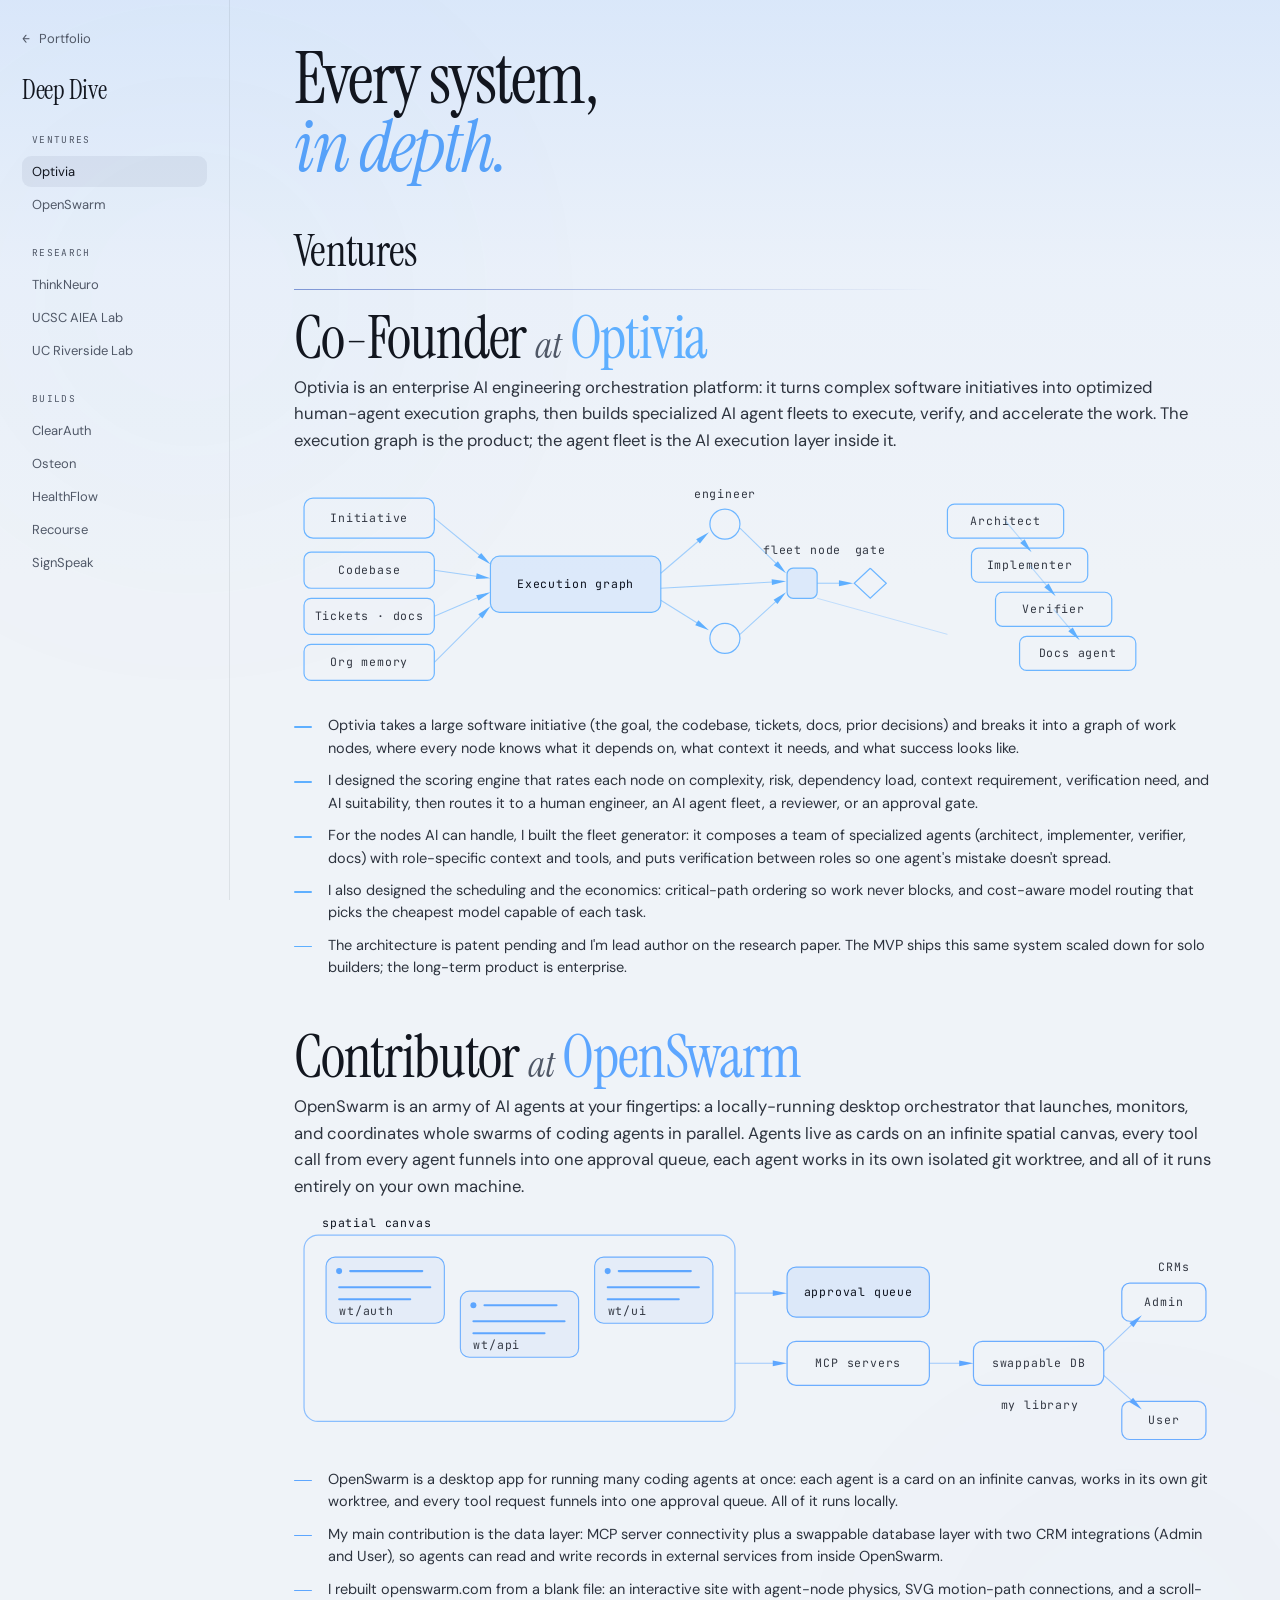
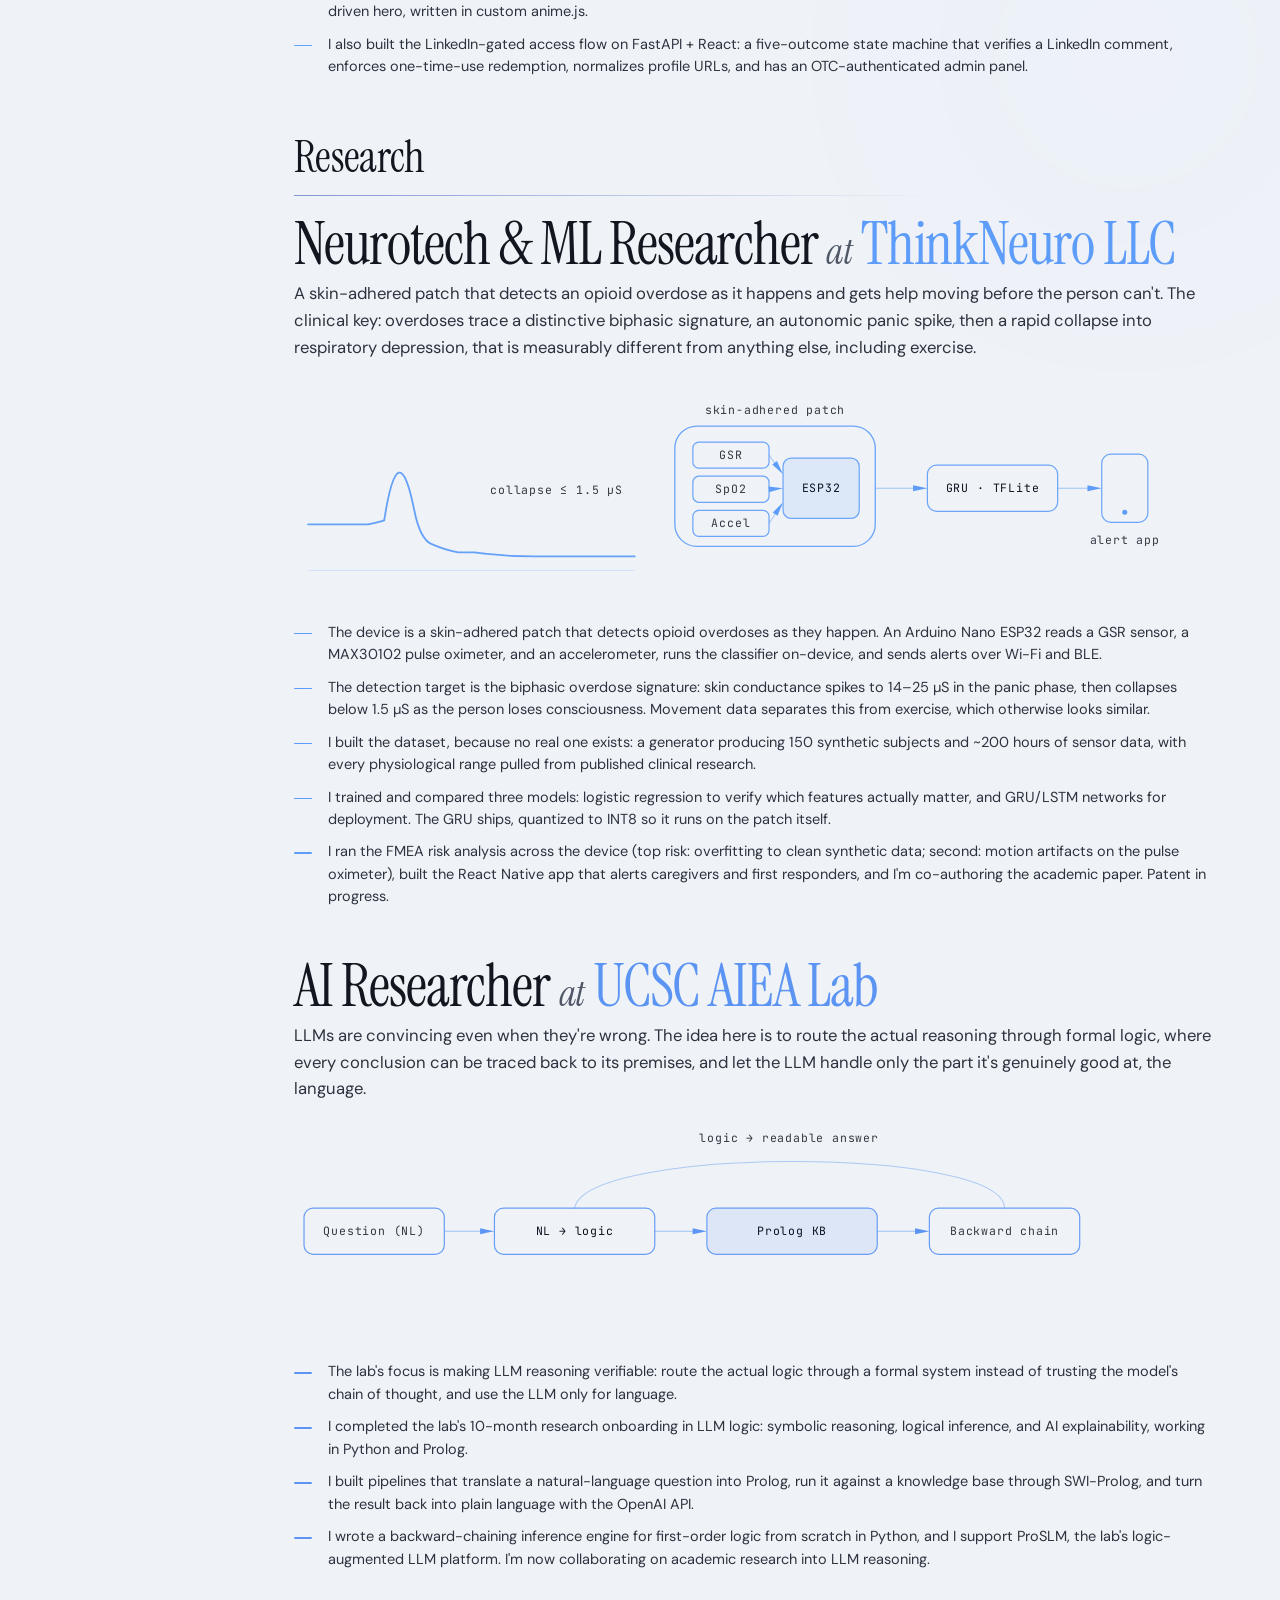
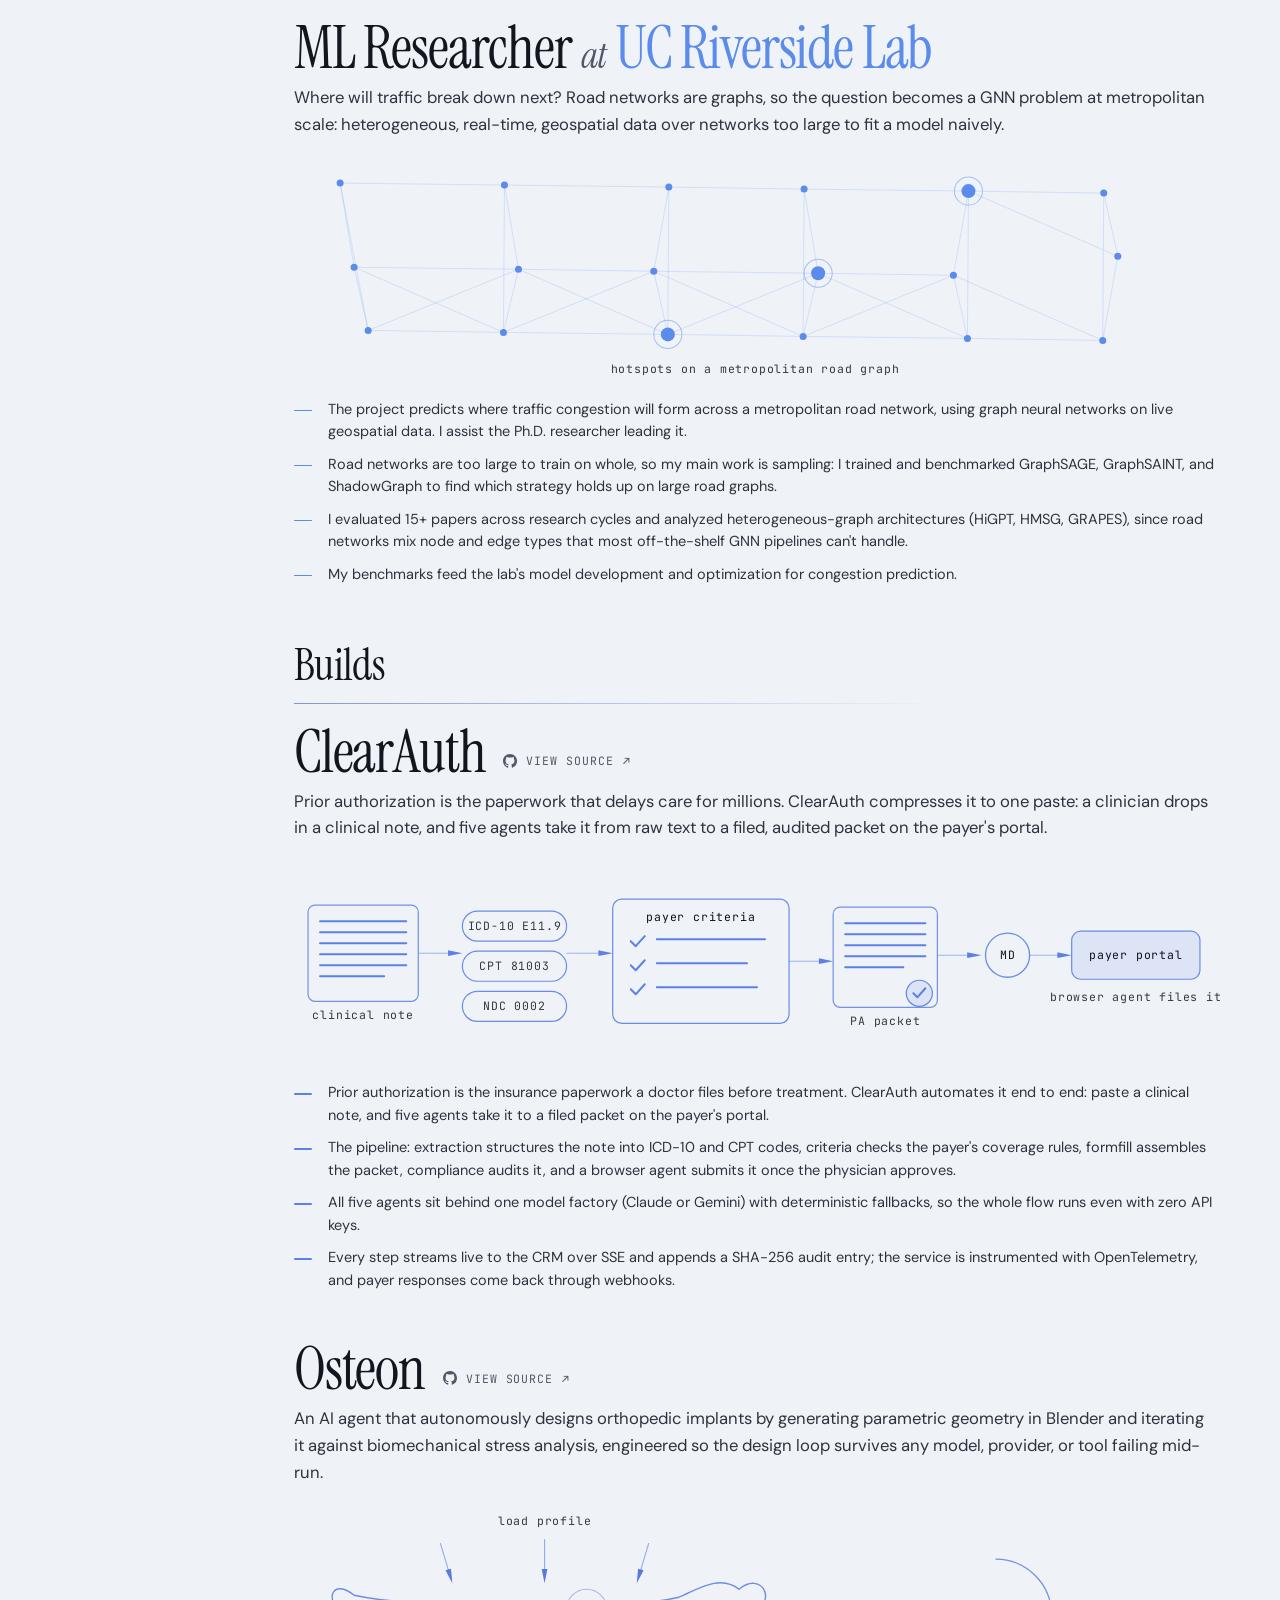
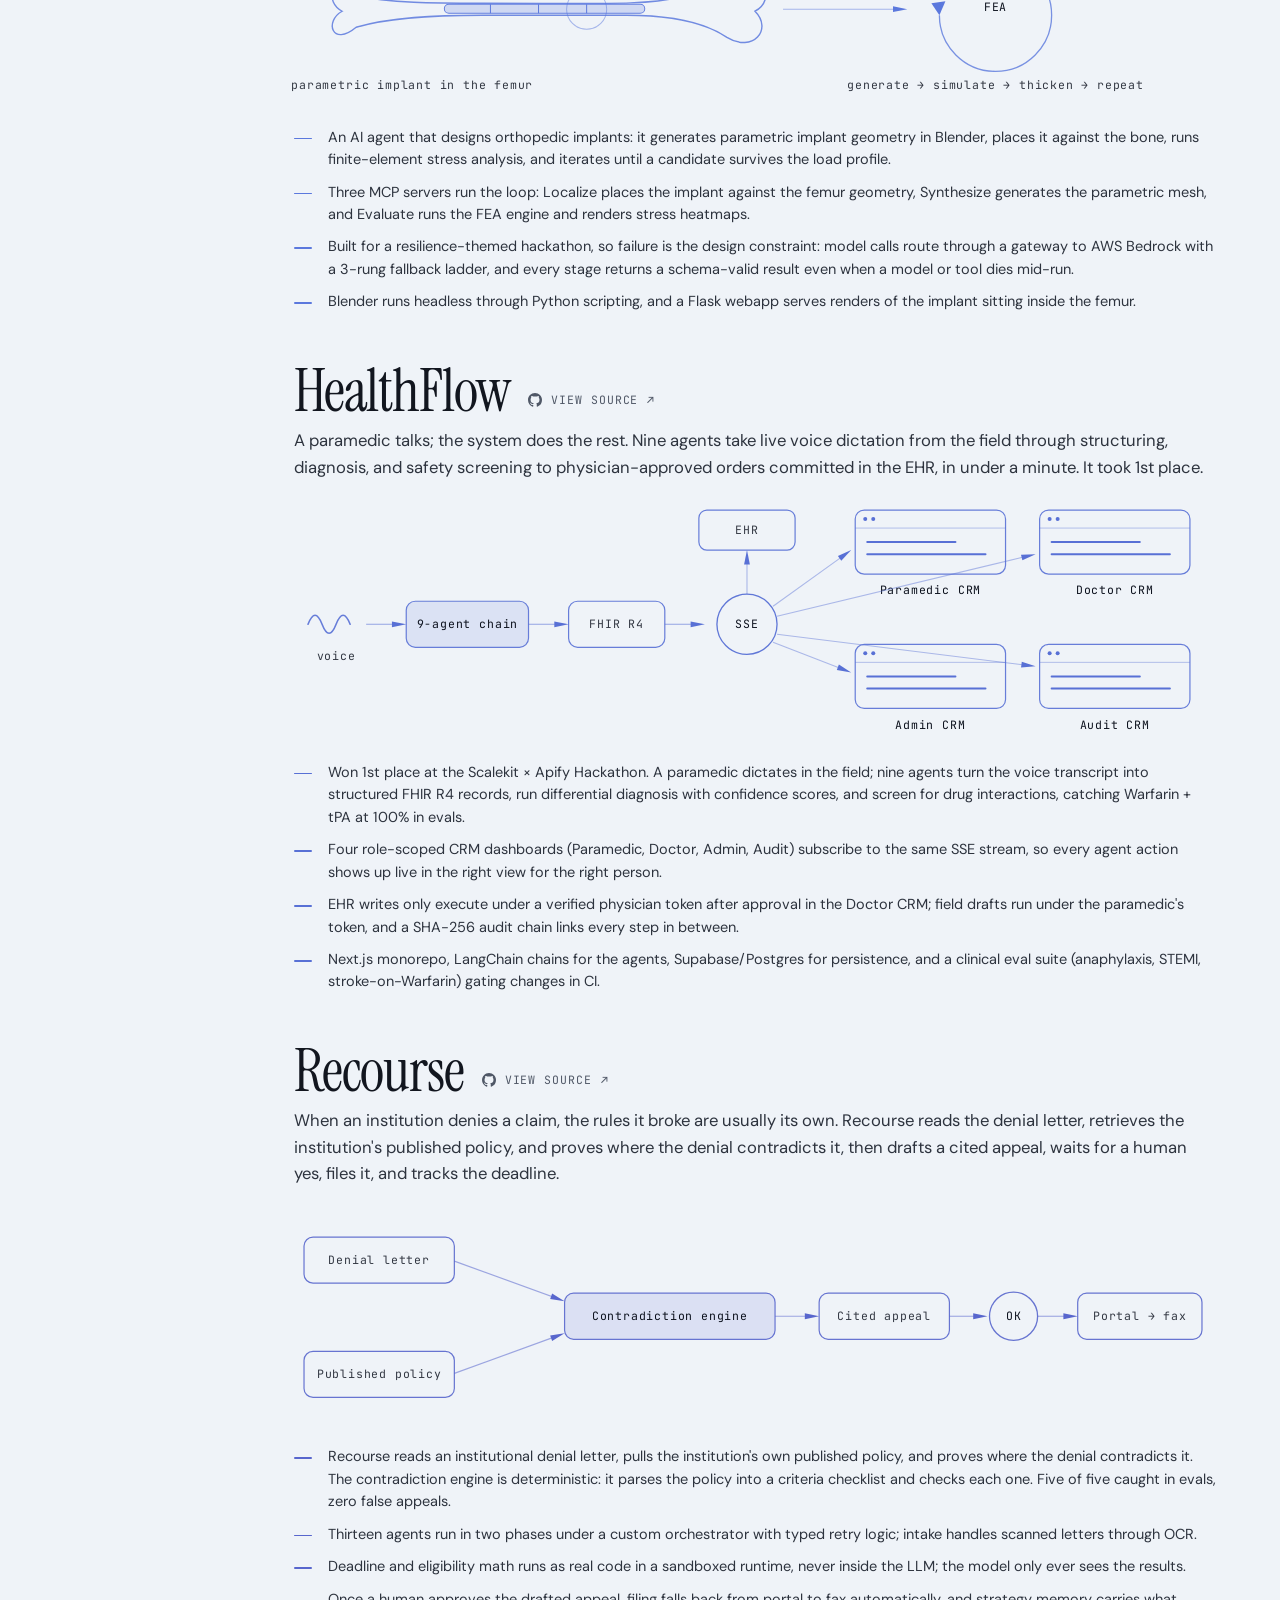
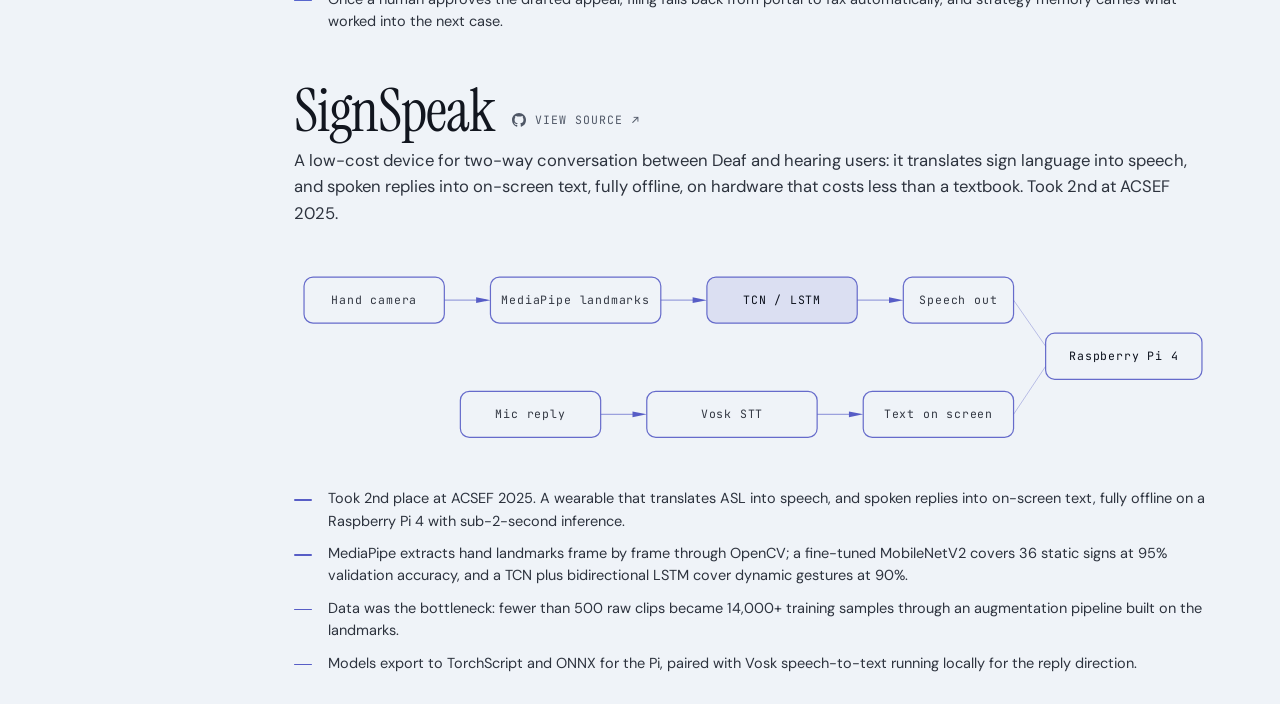
==== commit caf4b367: "Add files via upload" ====
--- a/SahielBose_Website/Deep Dive.html
+++ b/SahielBose_Website/Deep Dive.html
@@ -9,7 +9,7 @@
 <link rel="preconnect" href="https://fonts.googleapis.com" />
 <link rel="preconnect" href="https://fonts.gstatic.com" crossorigin />
 <link href="https://fonts.googleapis.com/css2?family=DM+Sans:opsz,wght@9..40,400;9..40,500;9..40,600&family=Instrument+Serif:ital@0;1&family=JetBrains+Mono:wght@400;500&display=swap" rel="stylesheet" />
-<script>try{if(localStorage.getItem("sb-theme")==="light")document.documentElement.setAttribute("data-theme","light");}catch(e){}</script>
+<script>document.documentElement.setAttribute("data-theme","light");try{localStorage.setItem("sb-theme","light");}catch(e){}</script>
 <style>
 :root {
   --bg: oklch(0.105 0.006 280);
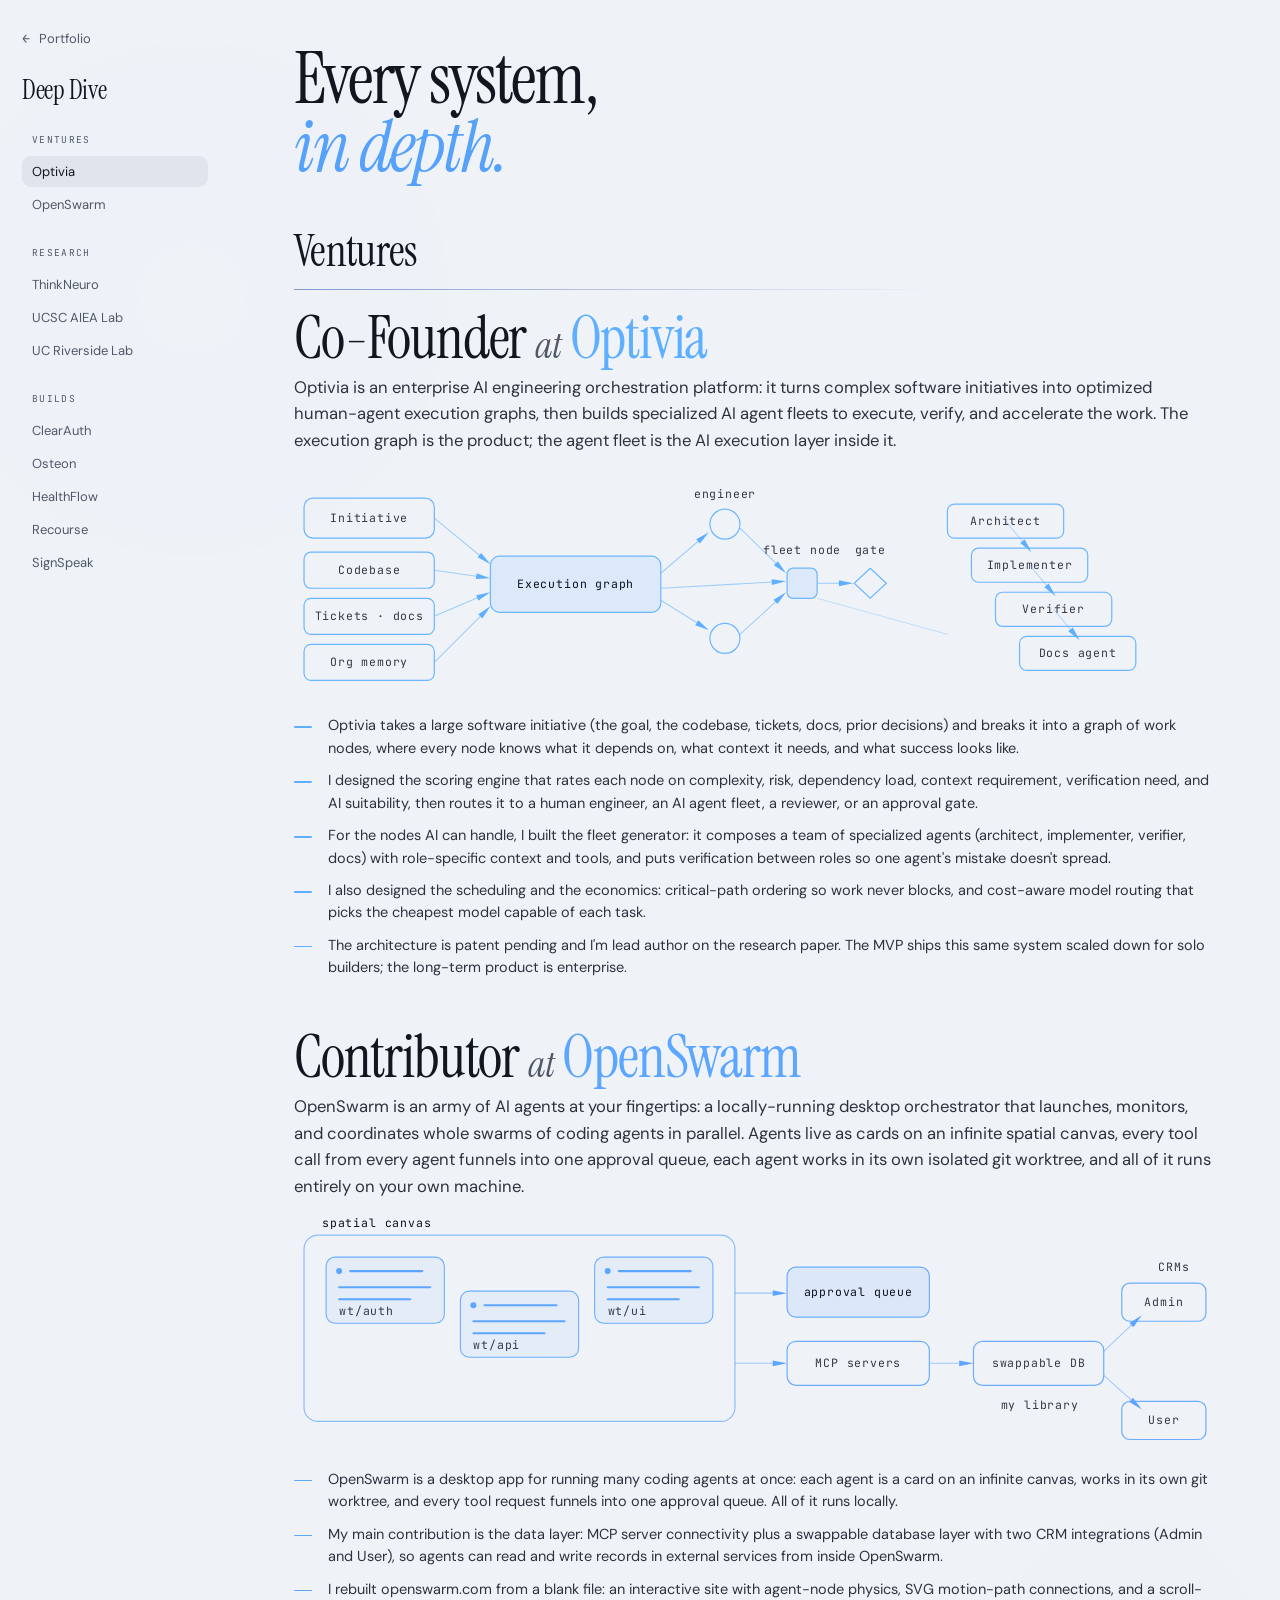
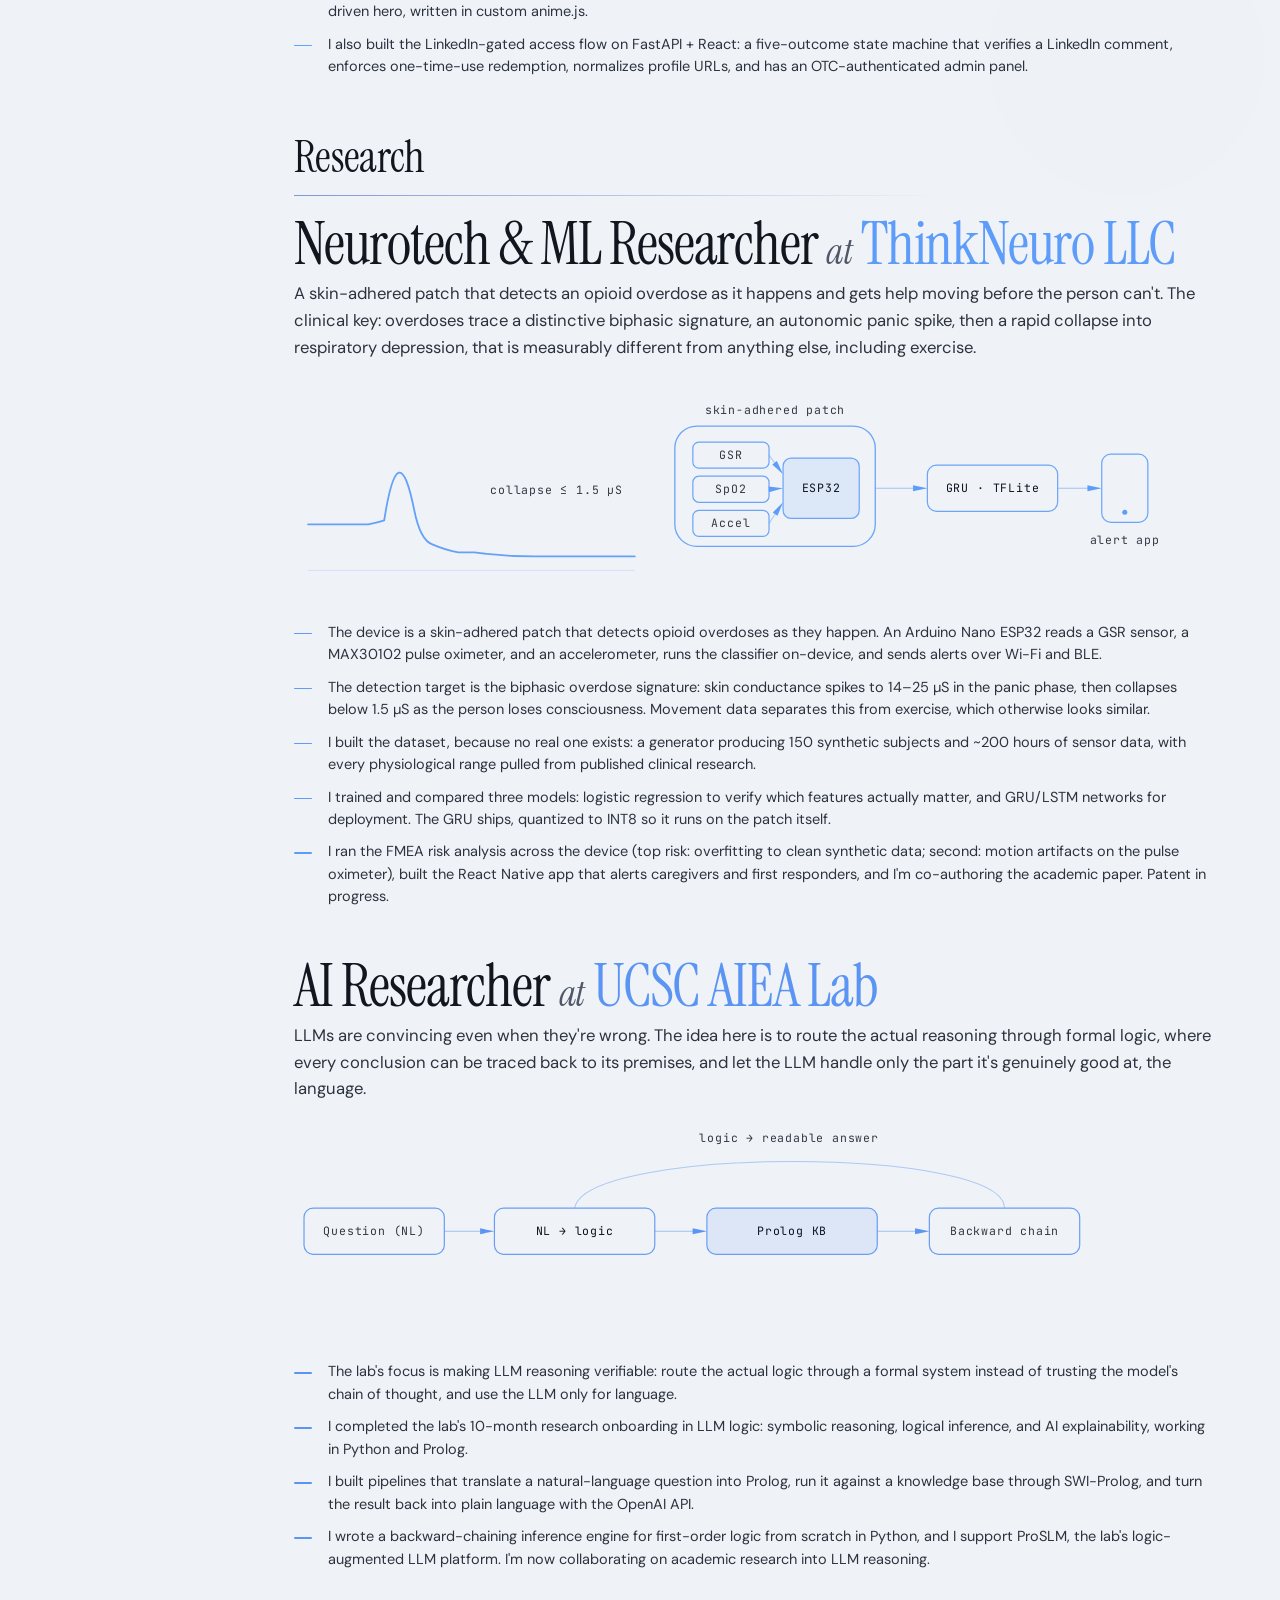
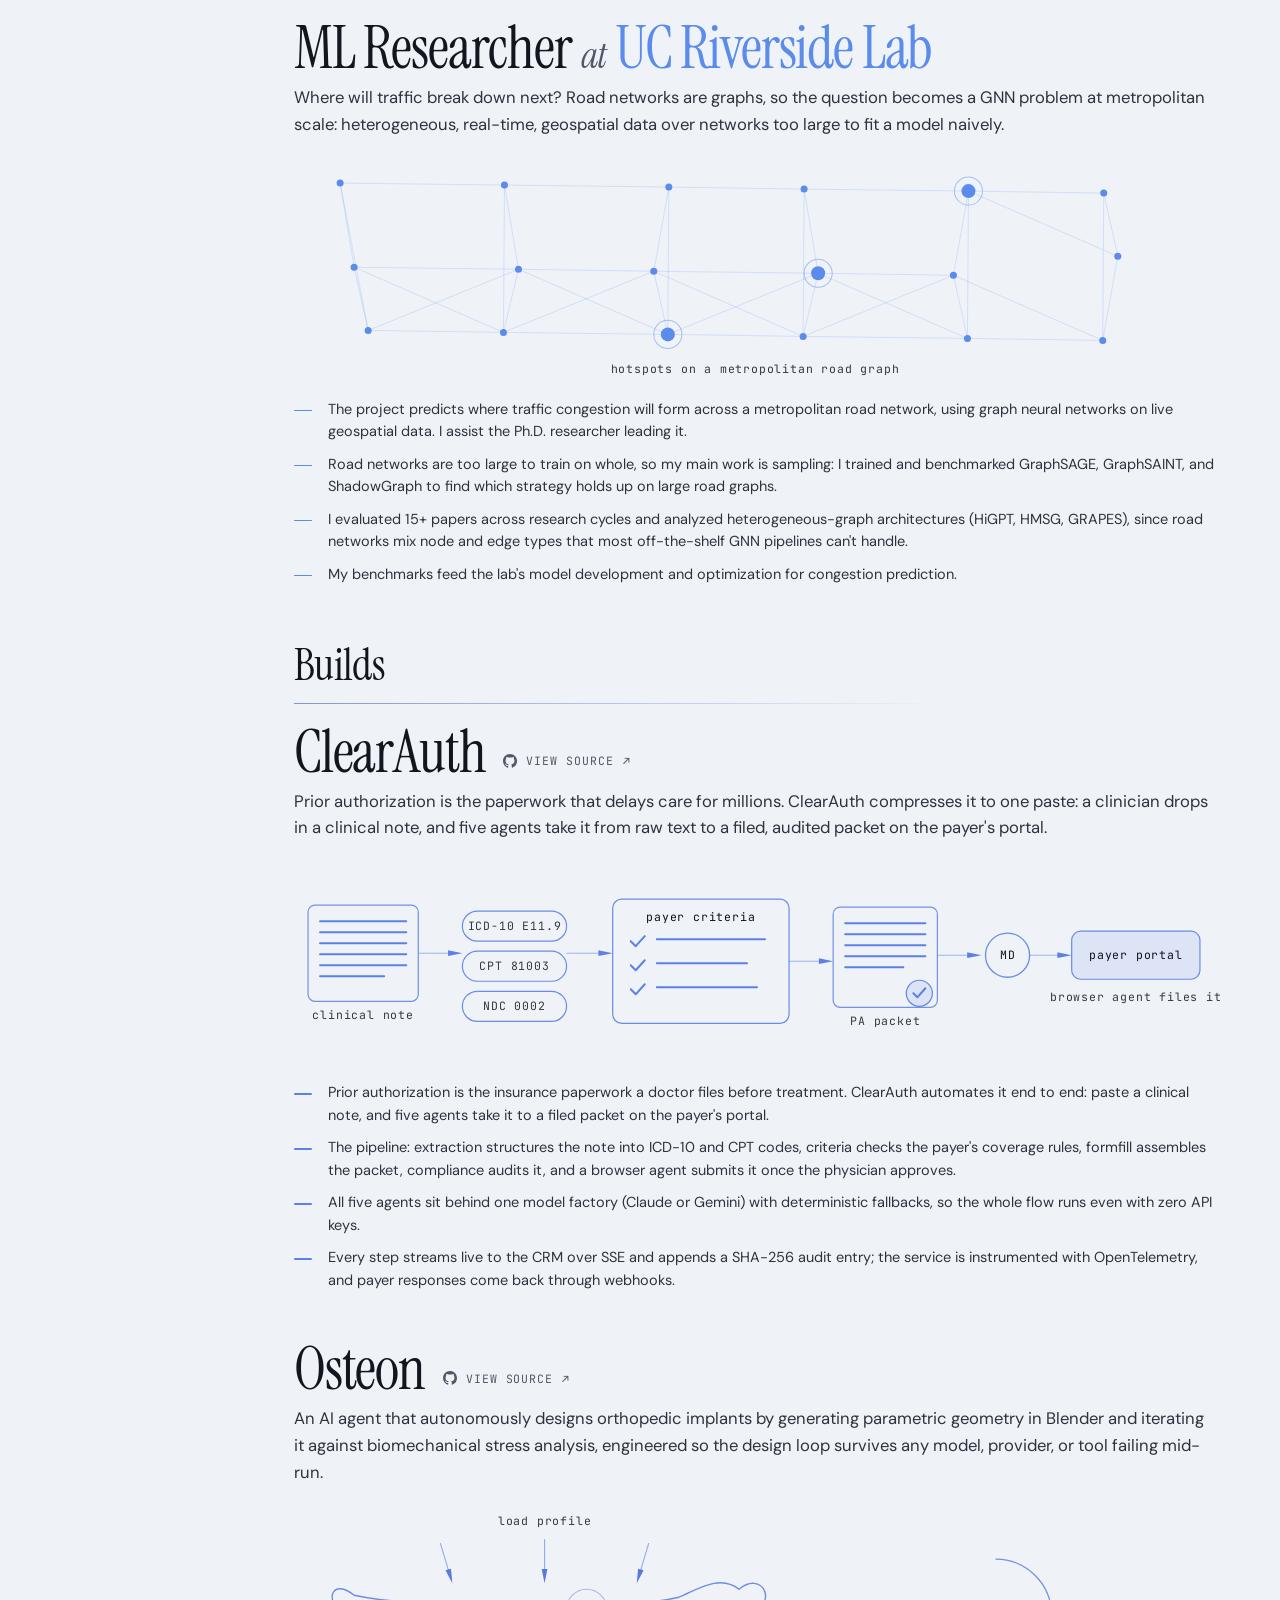
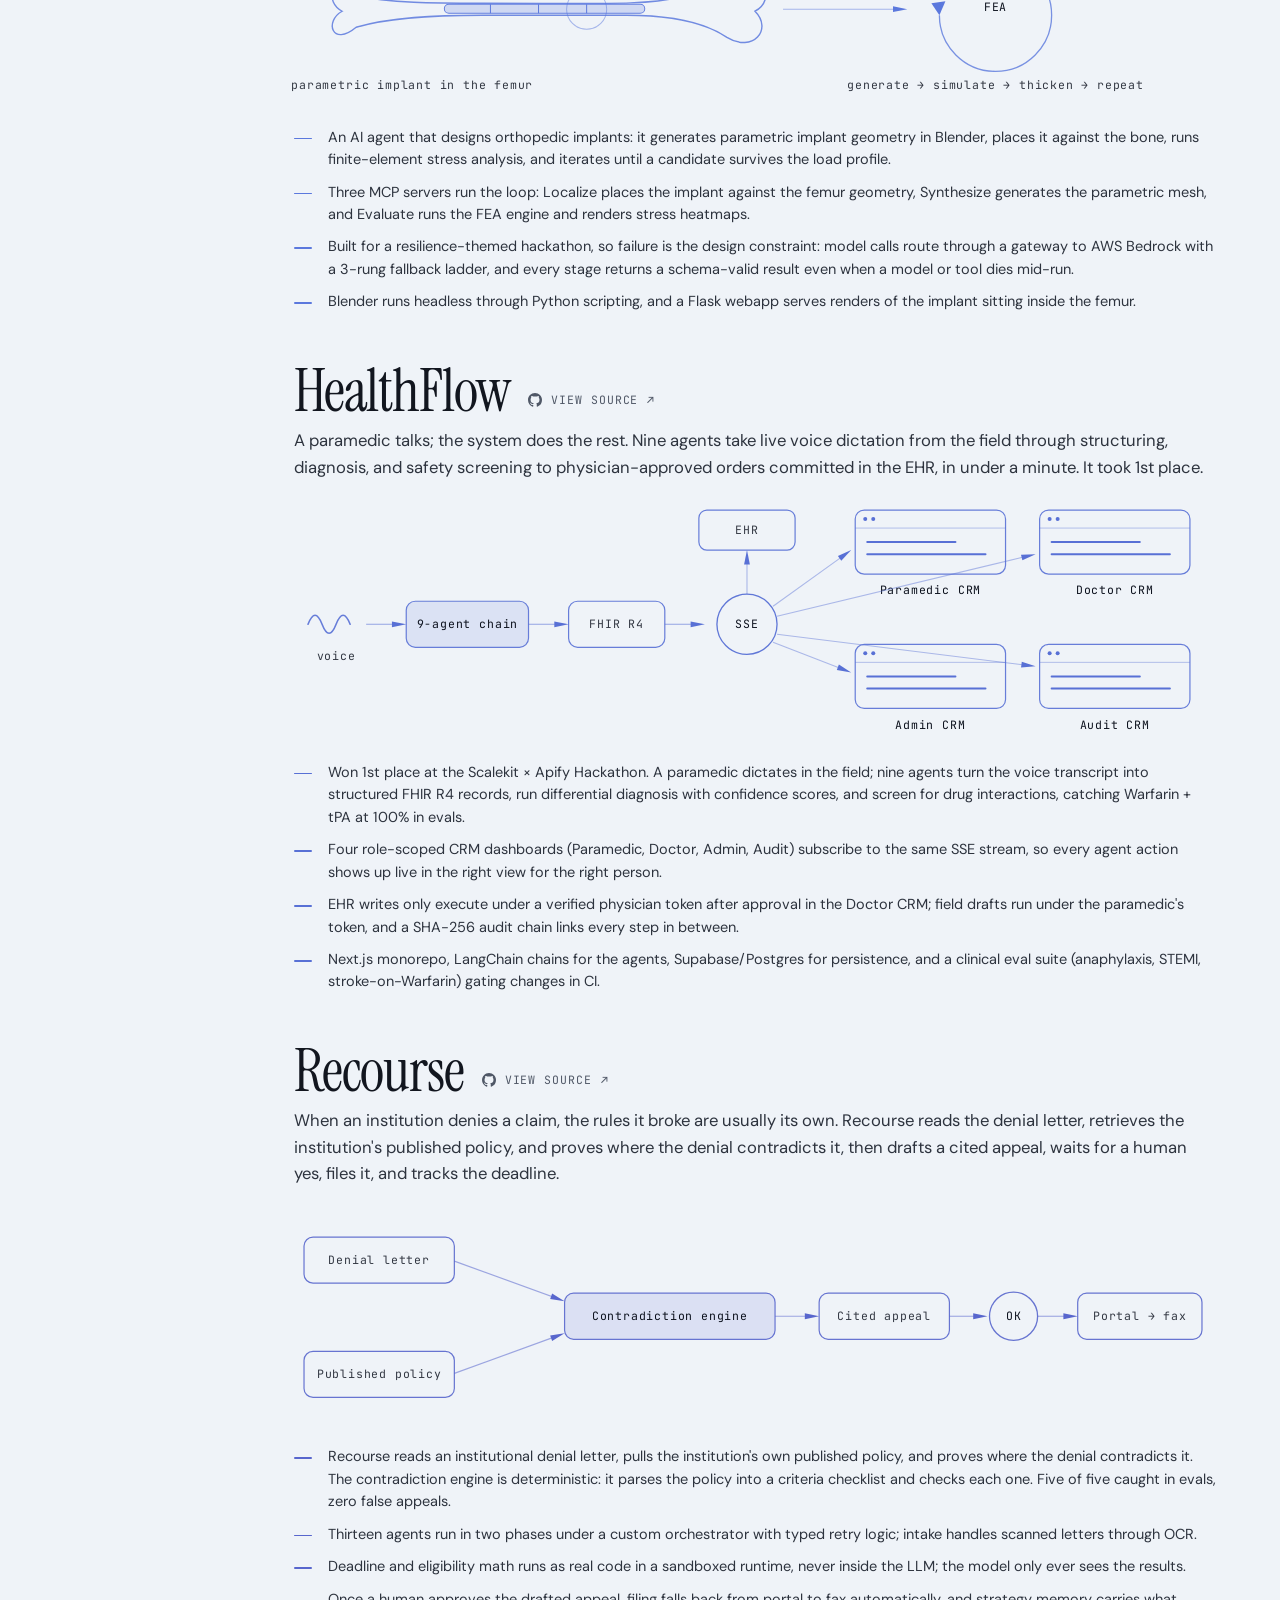
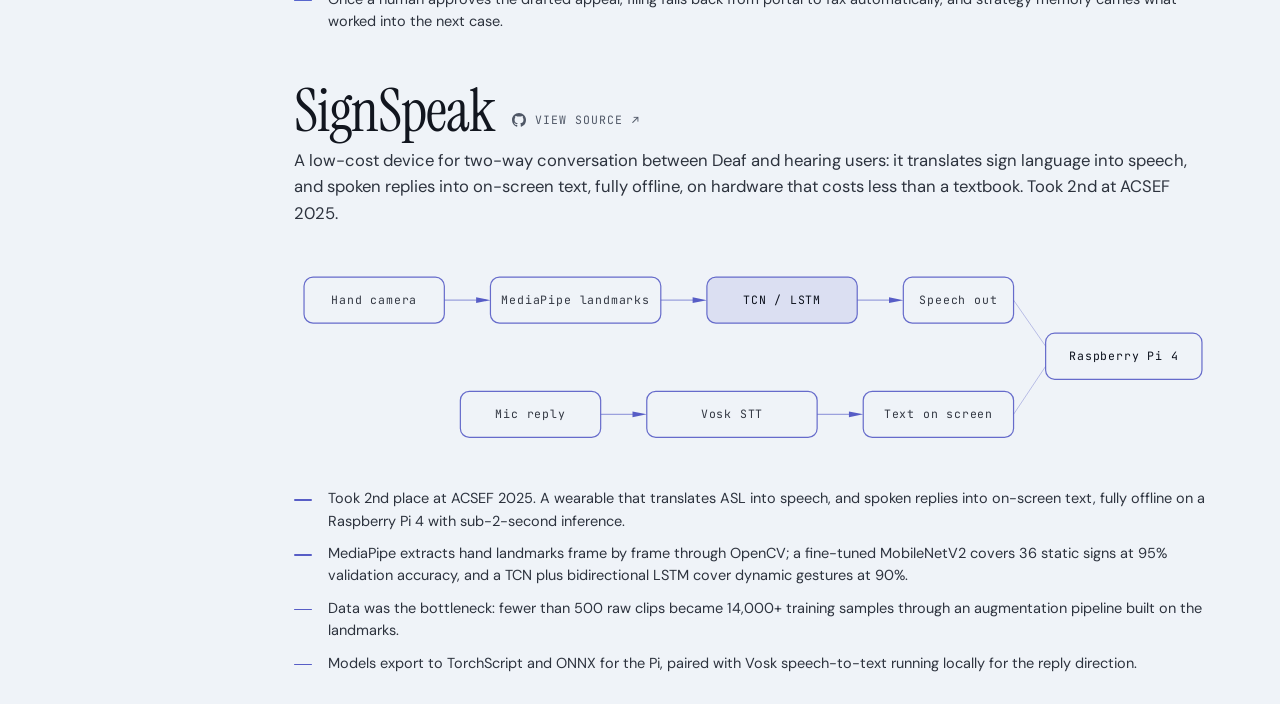
==== commit 67d0e9d6: "Add files via upload" ====
--- a/SahielBose_Website/Deep Dive.html
+++ b/SahielBose_Website/Deep Dive.html
@@ -9,7 +9,7 @@
 <link rel="preconnect" href="https://fonts.googleapis.com" />
 <link rel="preconnect" href="https://fonts.gstatic.com" crossorigin />
 <link href="https://fonts.googleapis.com/css2?family=DM+Sans:opsz,wght@9..40,400;9..40,500;9..40,600&family=Instrument+Serif:ital@0;1&family=JetBrains+Mono:wght@400;500&display=swap" rel="stylesheet" />
-<script>document.documentElement.setAttribute("data-theme","light");try{localStorage.setItem("sb-theme","light");}catch(e){}</script>
+
 <style>
 :root {
   --bg: oklch(0.105 0.006 280);
@@ -58,7 +58,6 @@
   display: flex;
   flex-direction: column;
   gap: 26px;
-  border-right: 1px solid var(--line-soft);
   z-index: 10;
   background: linear-gradient(180deg, oklch(0.115 0.012 262 / 0.5), transparent 40%);
 }
@@ -365,8 +364,8 @@
 @media (max-width: 980px) { .chapter { padding: 26px 0 !important; } }
 
 
-/* ============ LIGHT "PAPER" THEME ============ */
-html[data-theme="light"] {
+/* ============ LIGHT "PAPER" THEME (only theme) ============ */
+:root {
   --bg: oklch(0.963 0.008 250);
   --fg: oklch(0.20 0.02 266);
   --fg-2: oklch(0.32 0.022 264);
@@ -374,35 +373,32 @@
   --line: oklch(0.30 0.02 265 / 0.16);
   --line-soft: oklch(0.30 0.02 265 / 0.09);
 }
-html[data-theme="light"] body {
-  background:
-    linear-gradient(180deg, oklch(0.915 0.034 256 / 0.8) 0%, oklch(0.945 0.022 258 / 0.4) 30%, transparent 64%),
-    var(--bg);
-  background-attachment: fixed;
-}
-html[data-theme="light"] .blob.b1 { opacity: 0.16; background: radial-gradient(circle, oklch(0.62 0.16 256 / 0.4) 0%, transparent 55%); }
-html[data-theme="light"] .blob.b2 { opacity: 0.12; background: radial-gradient(circle, oklch(0.55 0.16 274 / 0.4) 0%, transparent 55%); }
-html[data-theme="light"] .rail { background: transparent; }
-html[data-theme="light"] .rail-link.active { color: var(--fg); background: oklch(0.45 0.06 265 / 0.08); }
-html[data-theme="light"] .ch-kicker .k-dot { background: oklch(0.2 0.02 265 / 0.25); }
-html[data-theme="light"] .topbar { background: oklch(0.95 0.013 252 / 0.85); }
+html body {
+  background: var(--bg);
+}
+html .blob.b1 { opacity: 0.06; background: radial-gradient(circle, oklch(0.62 0.16 256 / 0.4) 0%, transparent 55%); }
+html .blob.b2 { opacity: 0.05; background: radial-gradient(circle, oklch(0.55 0.16 274 / 0.4) 0%, transparent 55%); }
+html .rail { background: transparent; }
+html .rail-link.active { color: var(--fg); background: oklch(0.45 0.06 265 / 0.08); }
+html .ch-kicker .k-dot { background: oklch(0.2 0.02 265 / 0.25); }
+html .topbar { background: oklch(0.95 0.013 252 / 0.85); }
 /* diagrams: ink-blue strokes, dark labels */
-html[data-theme="light"] .ch-art svg { color: var(--acc); }
-html[data-theme="light"] .ch-art text { fill: oklch(0.34 0.02 265); }
-html[data-theme="light"] .ch-art text.hl { fill: oklch(0.18 0.025 266); }
+html .ch-art svg { color: var(--acc); }
+html .ch-art text { fill: oklch(0.34 0.02 265); }
+html .ch-art text.hl { fill: oklch(0.18 0.025 266); }
 /* accent-tinted bits -> a single readable deep accent */
-html[data-theme="light"] .ch-kicker .k-acc,
-html[data-theme="light"] .ch-repo:hover { color: oklch(0.46 0.17 266); }
-html[data-theme="light"] .notes li::before { background: var(--acc); }
-html[data-theme="light"] .ch-chips span { color: oklch(0.34 0.04 266); background: oklch(0.5 0.16 266 / 0.1); border-color: oklch(0.5 0.16 266 / 0.28); }
-html[data-theme="light"] .part-rule { background: linear-gradient(90deg, oklch(0.5 0.16 266 / 0.6), transparent 70%); }
-html[data-theme="light"] .dd-end a {
+html .ch-kicker .k-acc,
+html .ch-repo:hover { color: oklch(0.46 0.17 266); }
+html .notes li::before { background: var(--acc); }
+html .ch-chips span { color: oklch(0.34 0.04 266); background: oklch(0.5 0.16 266 / 0.1); border-color: oklch(0.5 0.16 266 / 0.28); }
+html .part-rule { background: linear-gradient(90deg, oklch(0.5 0.16 266 / 0.6), transparent 70%); }
+html .dd-end a {
   background:
     radial-gradient(130% 180% at 0% 0%, oklch(0.5 0.16 282 / 0.12) 0%, transparent 60%),
     linear-gradient(180deg, oklch(0.998 0.004 285 / 0.95), oklch(0.955 0.014 282 / 0.72));
   border-color: oklch(0.5 0.16 280 / 0.4);
 }
-html[data-theme="light"] .dd-end .e-title .arr { color: oklch(0.48 0.17 280); }
+html .dd-end .e-title .arr { color: oklch(0.48 0.17 280); }
 /* theme toggle in the rail / topbar */
 .dd-theme {
   display: inline-flex; align-items: center; justify-content: center; gap: 8px;
@@ -442,7 +438,7 @@
 @media (max-width: 980px) { .chapter { padding: 16px 0 !important; } .dd-hero { padding-top: 28px !important; } }
 
 /* light mode: company name matches the diagram ink */
-html[data-theme="light"] .ch-title .t-co { color: var(--acc); }
+html .ch-title .t-co { color: var(--acc); }
 </style>
 </head>
 <body>
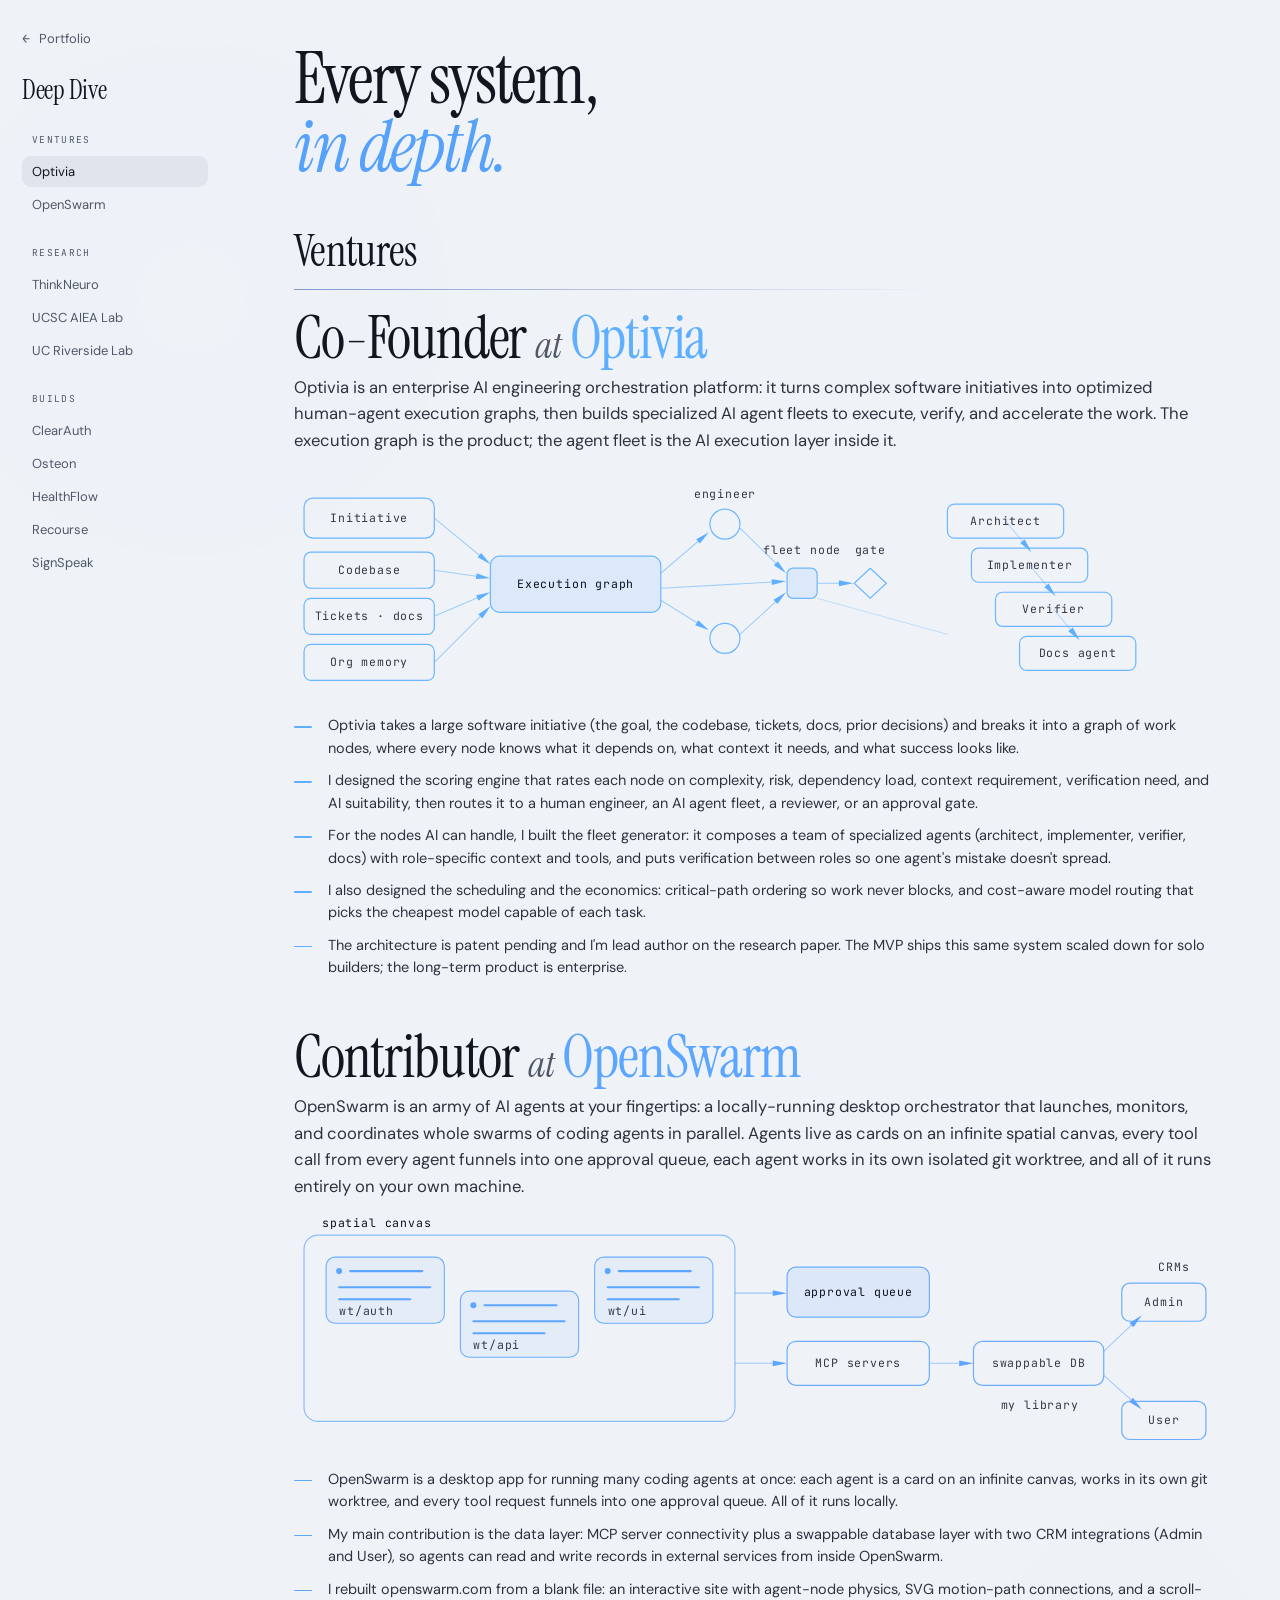
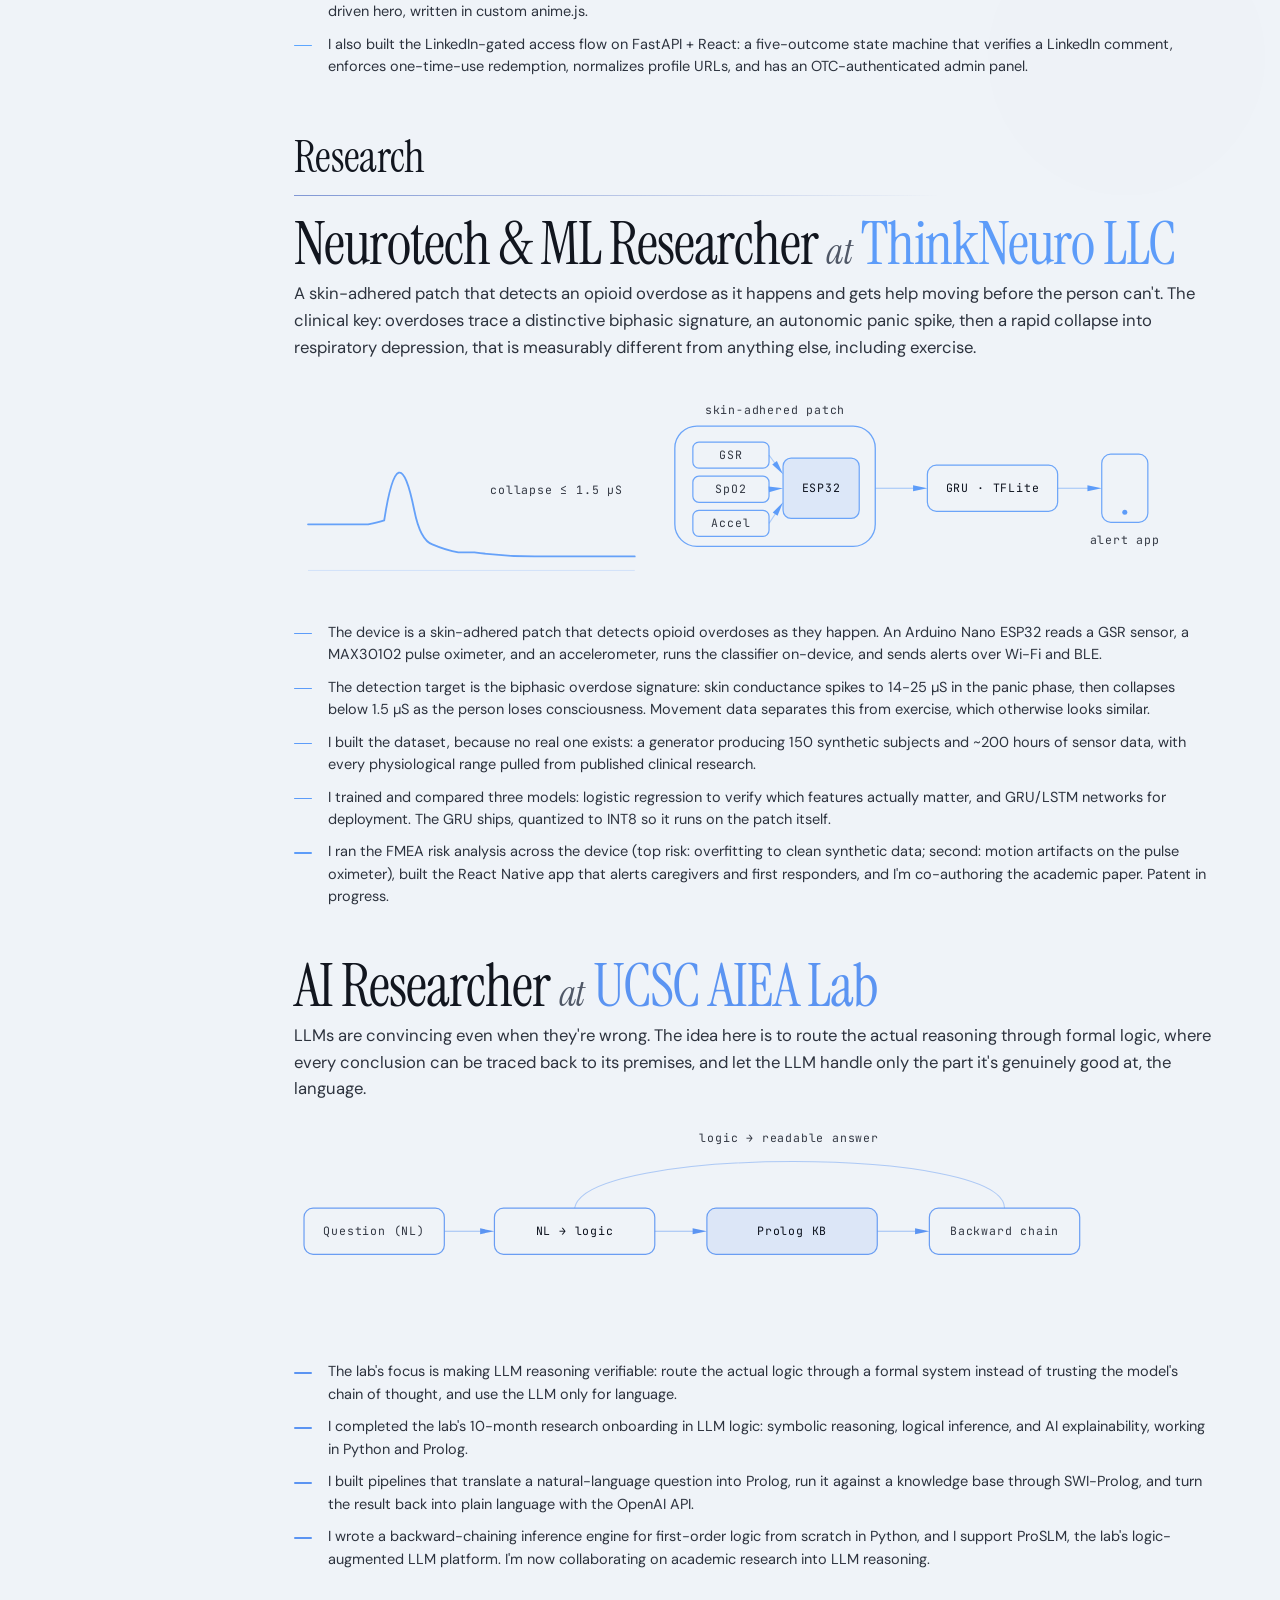
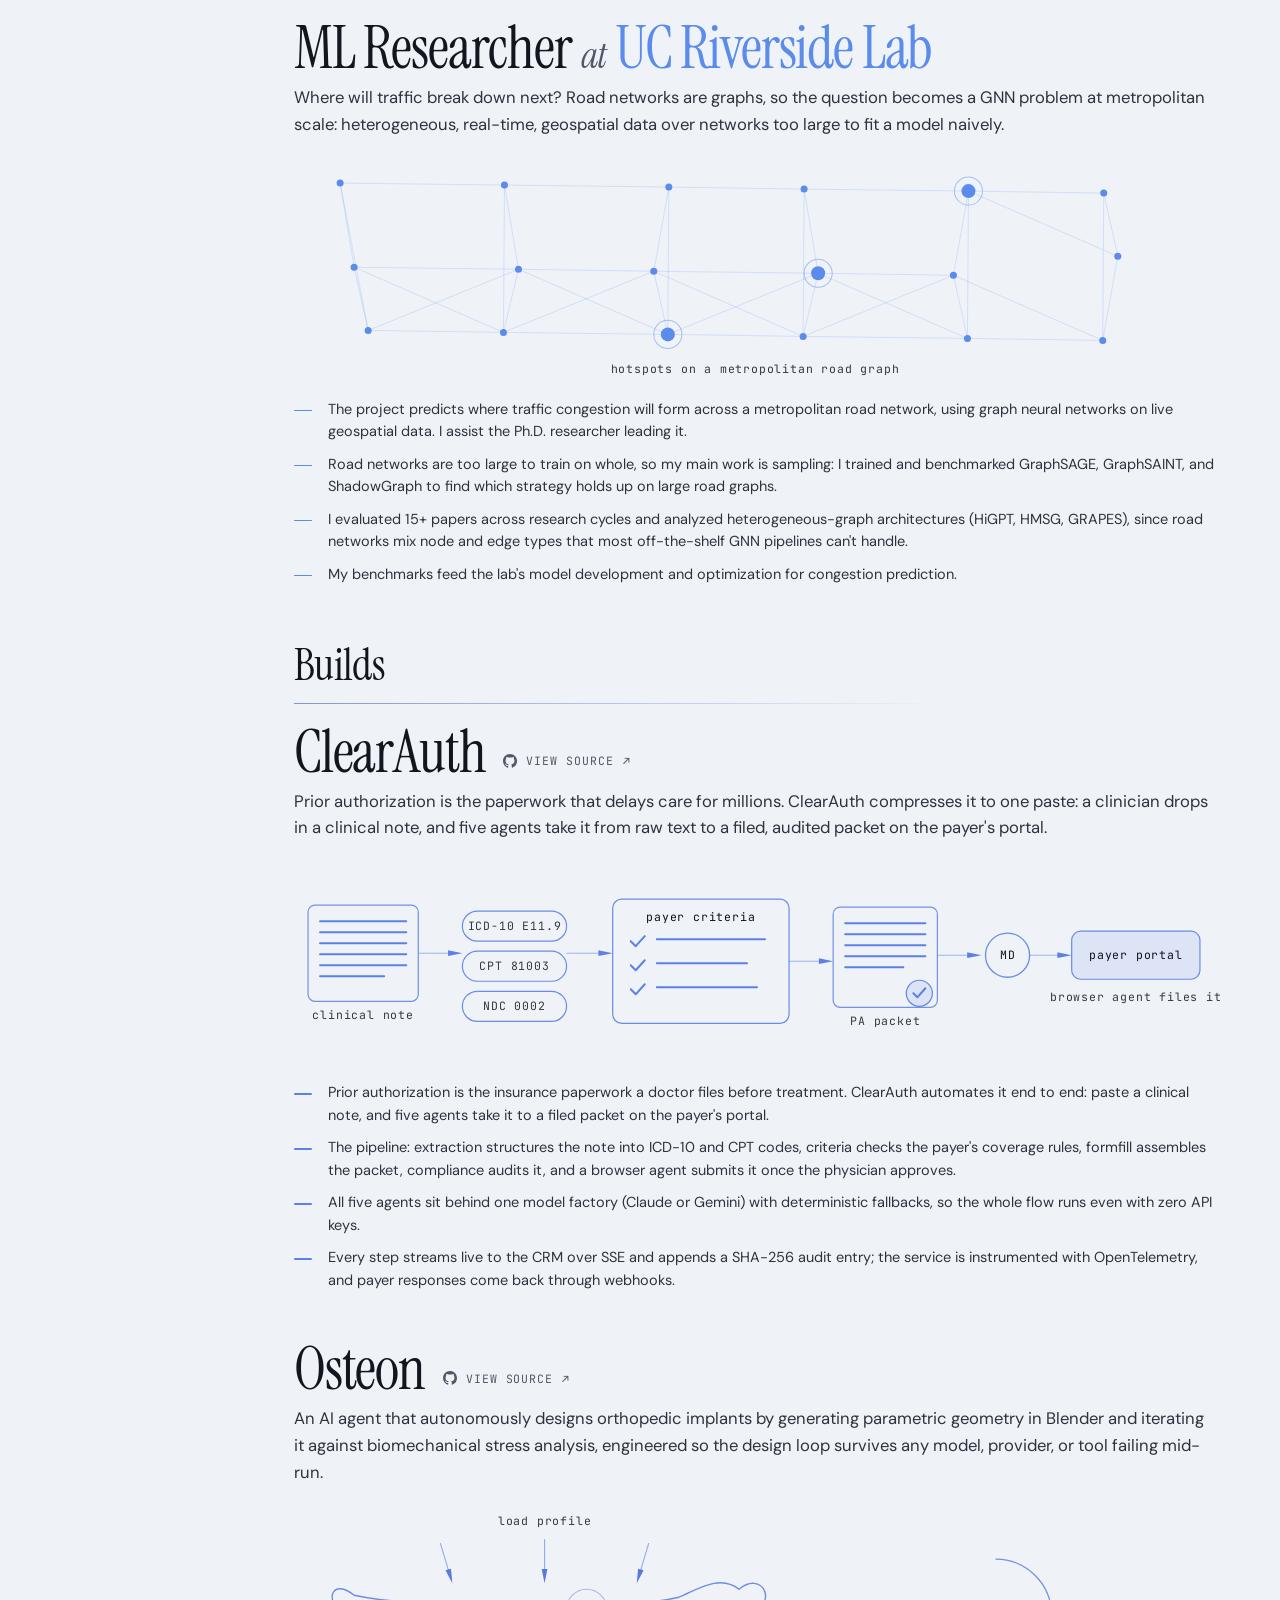
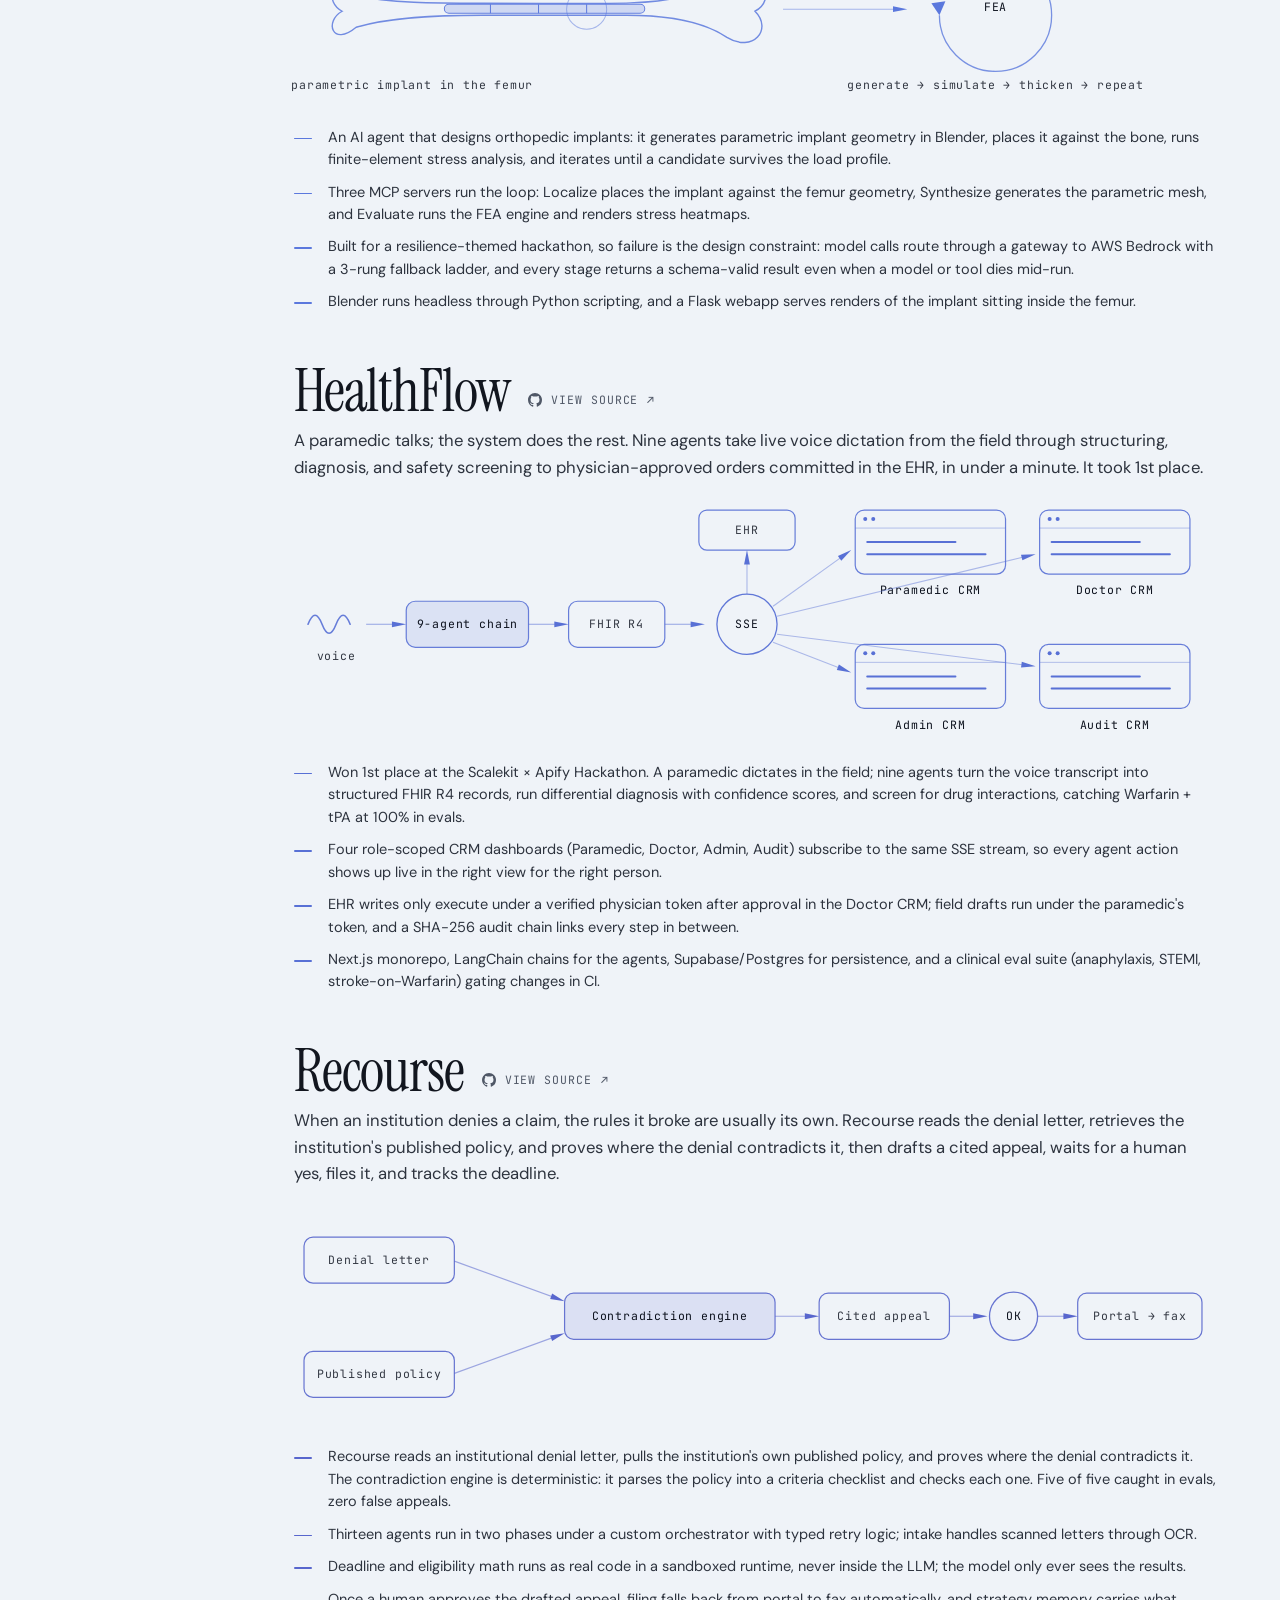
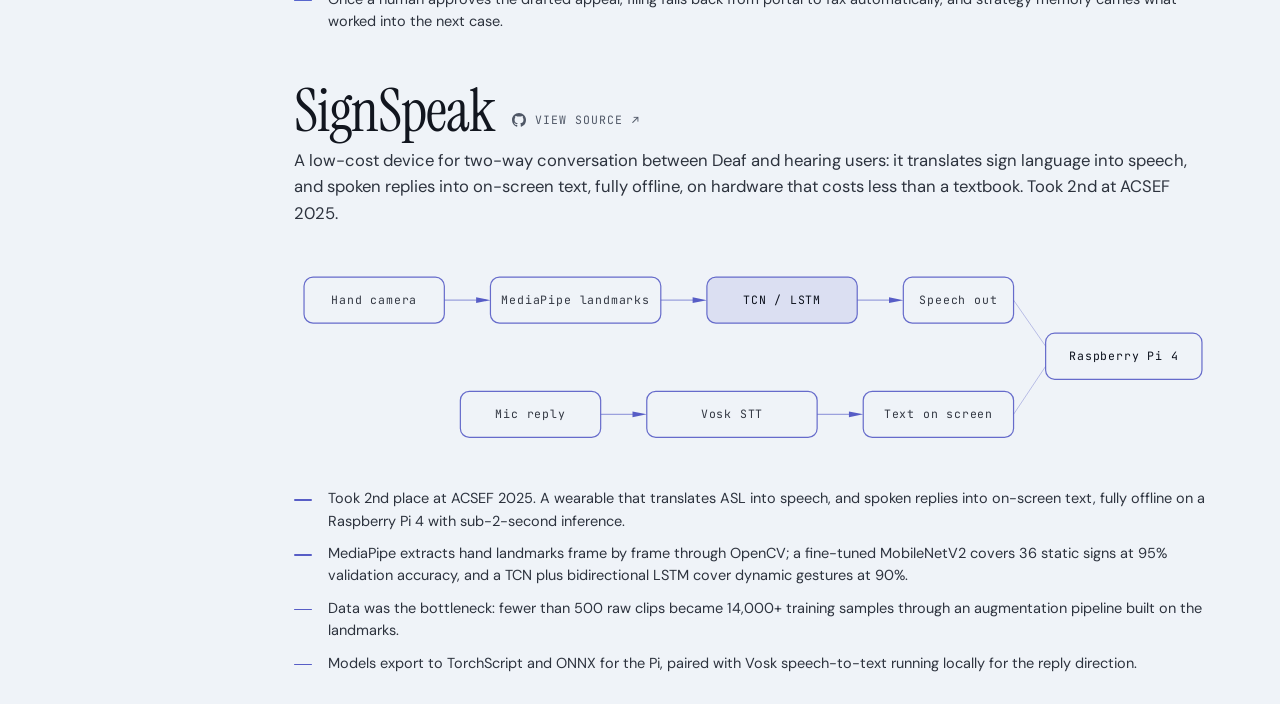
==== commit d6560659: "Remove em and en dashes from site copy Replace em dashes in the index.html meta description and SB L" ====
--- a/SahielBose_Website/Deep Dive.html
+++ b/SahielBose_Website/Deep Dive.html
@@ -537,7 +537,7 @@
     <figure class="ch-art rv d3" aria-hidden="true"><svg viewBox="0 0 920 232" xmlns="http://www.w3.org/2000/svg"><path class="dr" d="M 14 150 h 60 q 10 -2 16 -4 q 14 -90 30 -10 q 6 30 18 34 q 14 6 26 8 h 16 q 30 4 60 4 h 100" fill="none" stroke="currentColor" stroke-width="1.8" stroke-linecap="round" opacity="0.95" pathLength="1"></path><line class="dr" x1="14" y1="196" x2="340" y2="196" stroke="currentColor" stroke-width="0.7" opacity="0.3" pathLength="1"></line><text class="fd" x="262" y="120" text-anchor="middle">collapse &#8804; 1.5 &#181;S</text><rect class="dr" x="380" y="52" width="200" height="120" rx="22" fill="none" stroke="currentColor" stroke-width="1.3" opacity="0.9" pathLength="1"></rect><text class="fd" x="480" y="40" text-anchor="middle">skin-adhered patch</text><rect class="dr" x="398" y="68" width="76" height="26" rx="6" fill="none" stroke="currentColor" stroke-width="1.2" opacity="0.9" pathLength="1"></rect><text class="fd" x="436" y="85" text-anchor="middle">GSR</text><rect class="dr" x="398" y="102" width="76" height="26" rx="6" fill="none" stroke="currentColor" stroke-width="1.2" opacity="0.9" pathLength="1"></rect><text class="fd" x="436" y="119" text-anchor="middle">SpO2</text><rect class="dr" x="398" y="136" width="76" height="26" rx="6" fill="none" stroke="currentColor" stroke-width="1.2" opacity="0.9" pathLength="1"></rect><text class="fd" x="436" y="153" text-anchor="middle">Accel</text><rect class="dr" x="488" y="84" width="76" height="60" rx="8" fill="color-mix(in oklab, currentColor 14%, transparent)" stroke="currentColor" stroke-width="1.2" opacity="0.9" pathLength="1"></rect><text class="fd hl" x="526" y="118" text-anchor="middle">ESP32</text><line class="dr" x1="474" y1="81" x2="482.66120865755136" y2="92.75449746381969" stroke="currentColor" stroke-width="1.1" opacity="0.45" pathLength="1"></line><path class="fd" d="M 488 100 L 477.2219358978376 90.22184828846275 L 481.85350783899275 86.80911106866421 Z" fill="currentColor" opacity="0.7"></path><line class="dr" x1="474" y1="115" x2="479.0228717015234" y2="114.64122344989119" stroke="currentColor" stroke-width="1.1" opacity="0.45" pathLength="1"></line><path class="fd" d="M 488 114 L 473.9757034663461 117.8856175082351 L 473.56581160257315 112.14713141541353 Z" fill="currentColor" opacity="0.7"></path><line class="dr" x1="474" y1="149" x2="483.0076982339729" y2="135.4884526490406" stroke="currentColor" stroke-width="1.1" opacity="0.45" pathLength="1"></line><path class="fd" d="M 488 128 L 482.48036388131857 141.46523426463528 L 477.6934899552141 138.27398498056564 Z" fill="currentColor" opacity="0.7"></path><line class="dr" x1="580" y1="114" x2="623" y2="114" stroke="currentColor" stroke-width="1.1" opacity="0.55" pathLength="1"></line><path class="fd" d="M 632 114 L 617.7345046286578 116.87655323162522 L 617.7345046286578 111.12344676837478 Z" fill="currentColor" opacity="0.7"></path><rect class="dr" x="632" y="91" width="130" height="46" rx="9" fill="none" stroke="currentColor" stroke-width="1.2" opacity="0.9" pathLength="1"></rect><text class="fd hl" x="697" y="118" text-anchor="middle">GRU &#183; TFLite</text><line class="dr" x1="762" y1="114" x2="797" y2="114" stroke="currentColor" stroke-width="1.1" opacity="0.55" pathLength="1"></line><path class="fd" d="M 806 114 L 791.7345046286578 116.87655323162522 L 791.7345046286578 111.12344676837478 Z" fill="currentColor" opacity="0.7"></path><rect class="dr" x="806" y="80" width="46" height="68" rx="9" fill="none" stroke="currentColor" stroke-width="1.2" opacity="0.9" pathLength="1"></rect><circle class="fd" cx="829" cy="138" r="2.5" fill="currentColor"></circle><text class="fd" x="829" y="170" text-anchor="middle">alert app</text></svg></figure>
     <ul class="notes">
       <li><span>The device is a skin-adhered patch that detects opioid overdoses as they happen. An Arduino Nano ESP32 reads a GSR sensor, a MAX30102 pulse oximeter, and an accelerometer, runs the classifier on-device, and sends alerts over Wi-Fi and BLE.</span></li>
-      <li><span>The detection target is the biphasic overdose signature: skin conductance spikes to 14–25 µS in the panic phase, then collapses below 1.5 µS as the person loses consciousness. Movement data separates this from exercise, which otherwise looks similar.</span></li>
+      <li><span>The detection target is the biphasic overdose signature: skin conductance spikes to 14-25 µS in the panic phase, then collapses below 1.5 µS as the person loses consciousness. Movement data separates this from exercise, which otherwise looks similar.</span></li>
       <li><span>I built the dataset, because no real one exists: a generator producing 150 synthetic subjects and ~200 hours of sensor data, with every physiological range pulled from published clinical research.</span></li>
       <li><span>I trained and compared three models: logistic regression to verify which features actually matter, and GRU/LSTM networks for deployment. The GRU ships, quantized to INT8 so it runs on the patch itself.</span></li>
       <li><span>I ran the FMEA risk analysis across the device (top risk: overfitting to clean synthetic data; second: motion artifacts on the pulse oximeter), built the React Native app that alerts caregivers and first responders, and I'm co-authoring the academic paper. Patent in progress.</span></li>
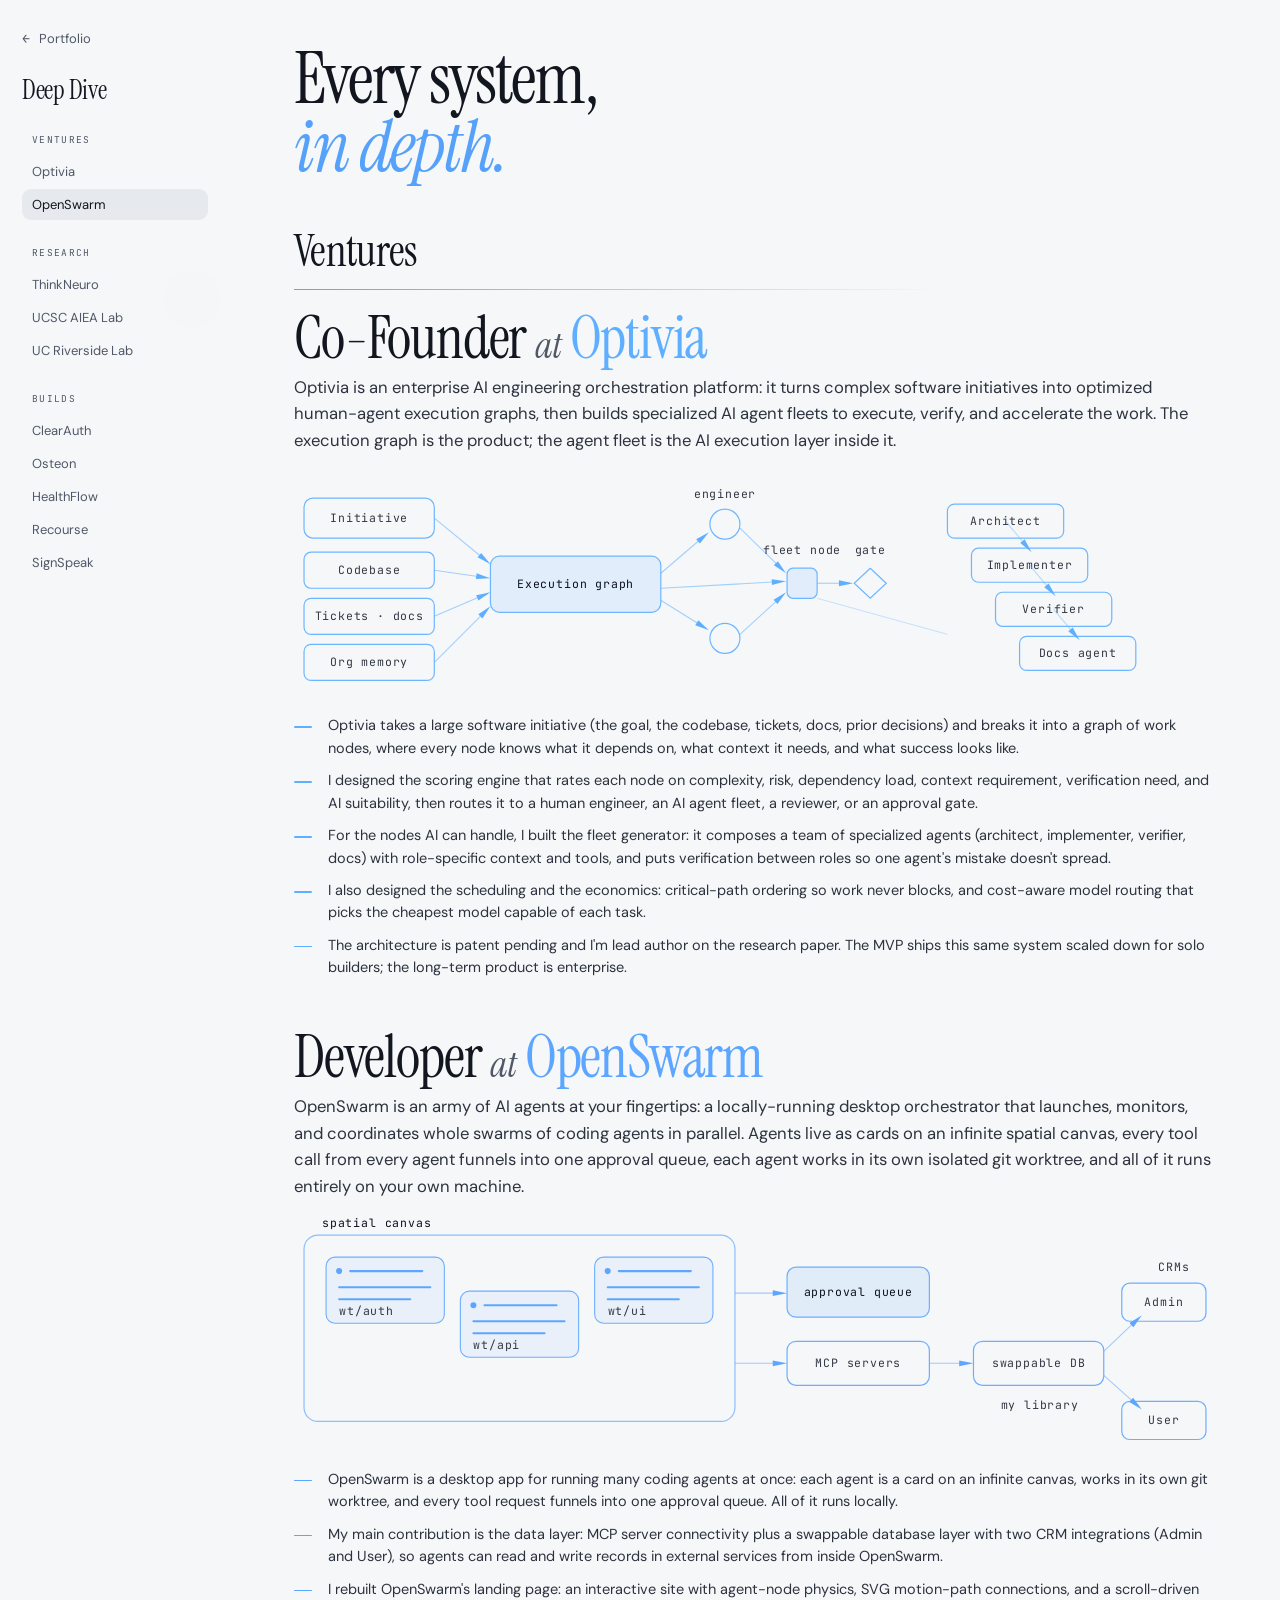
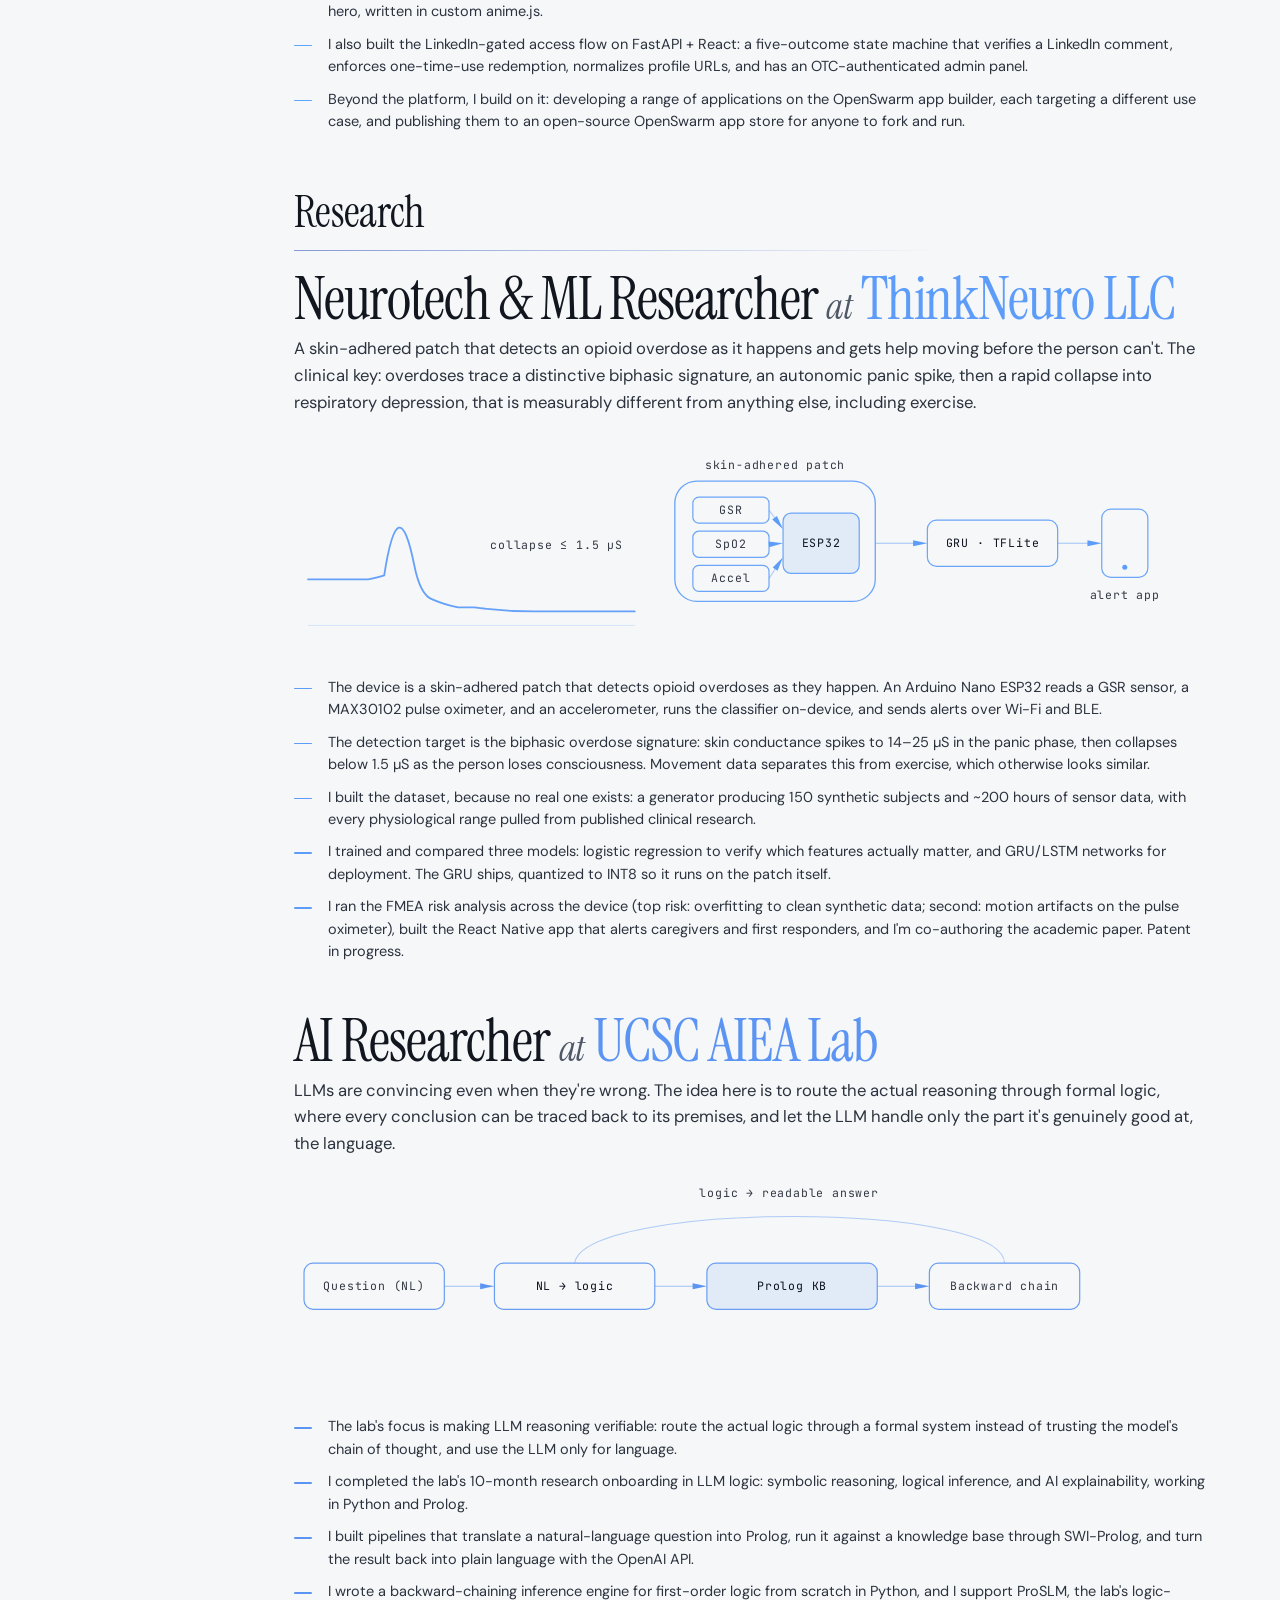
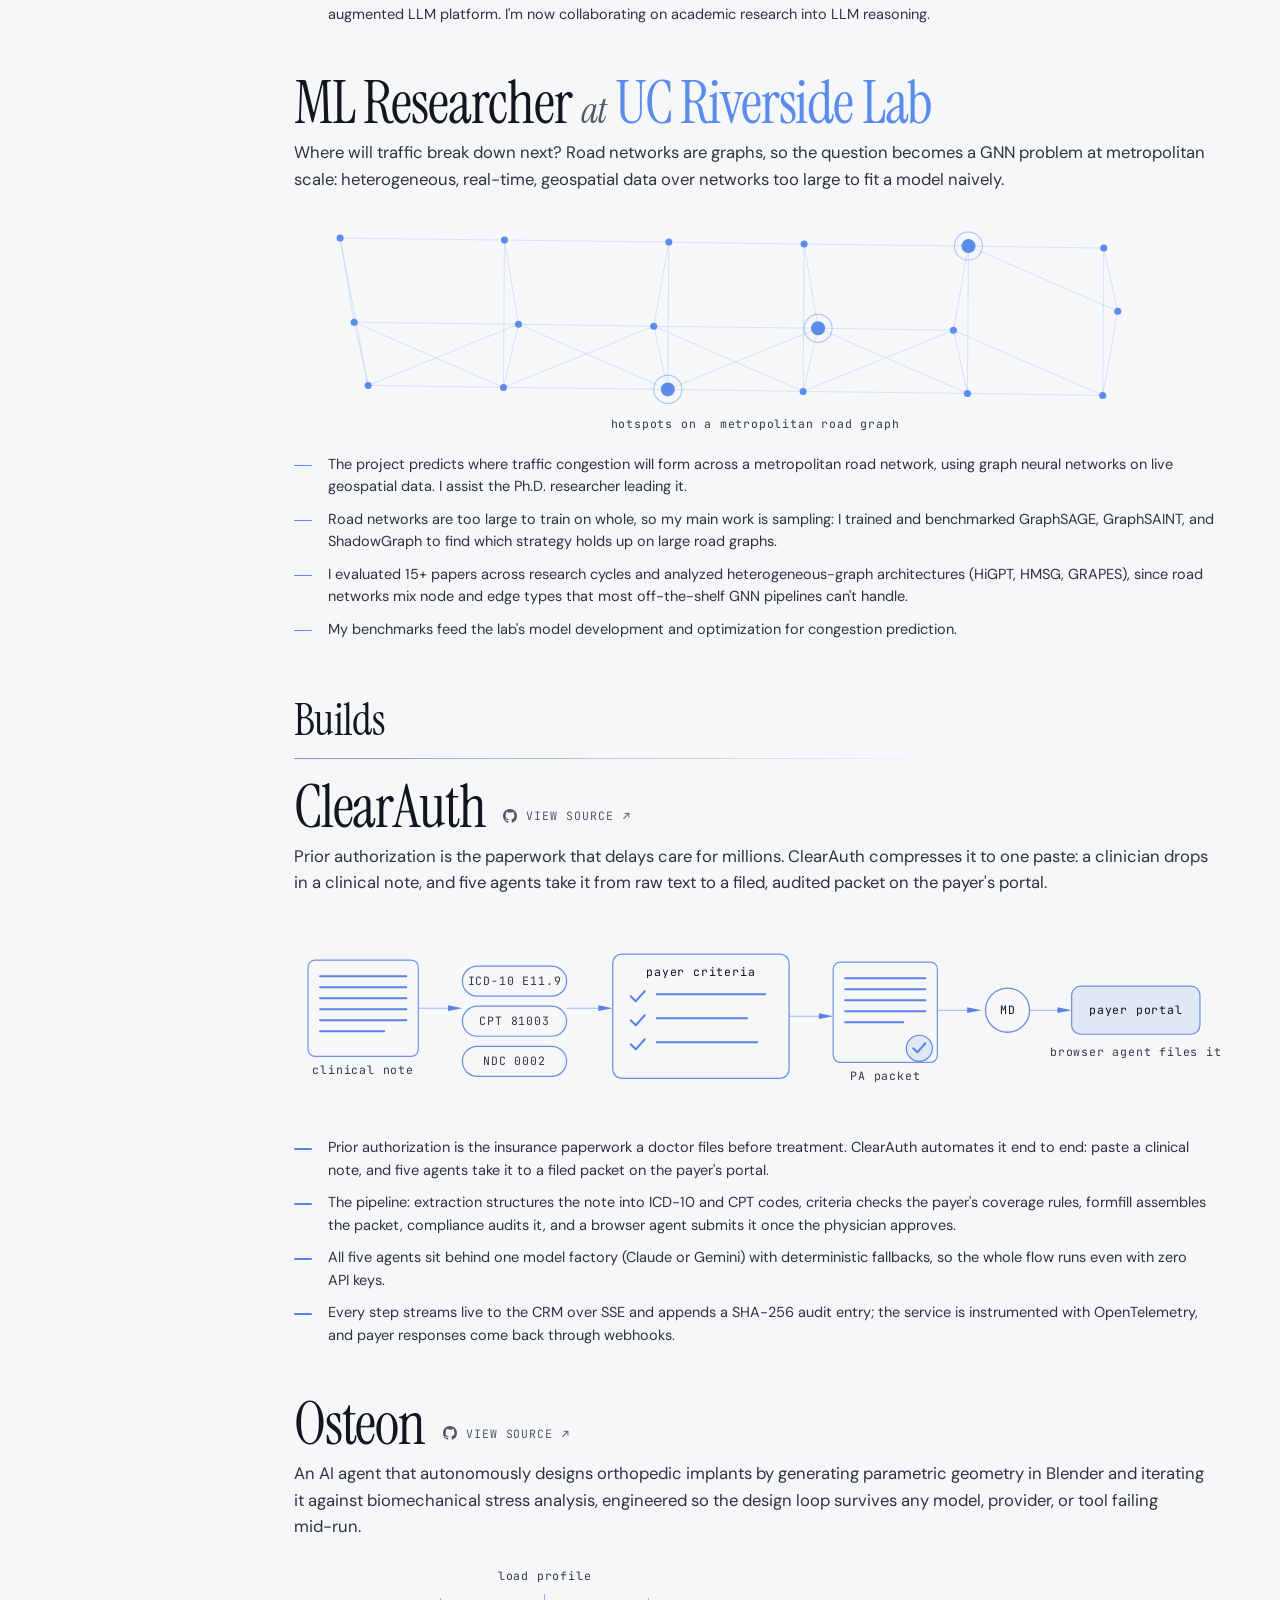
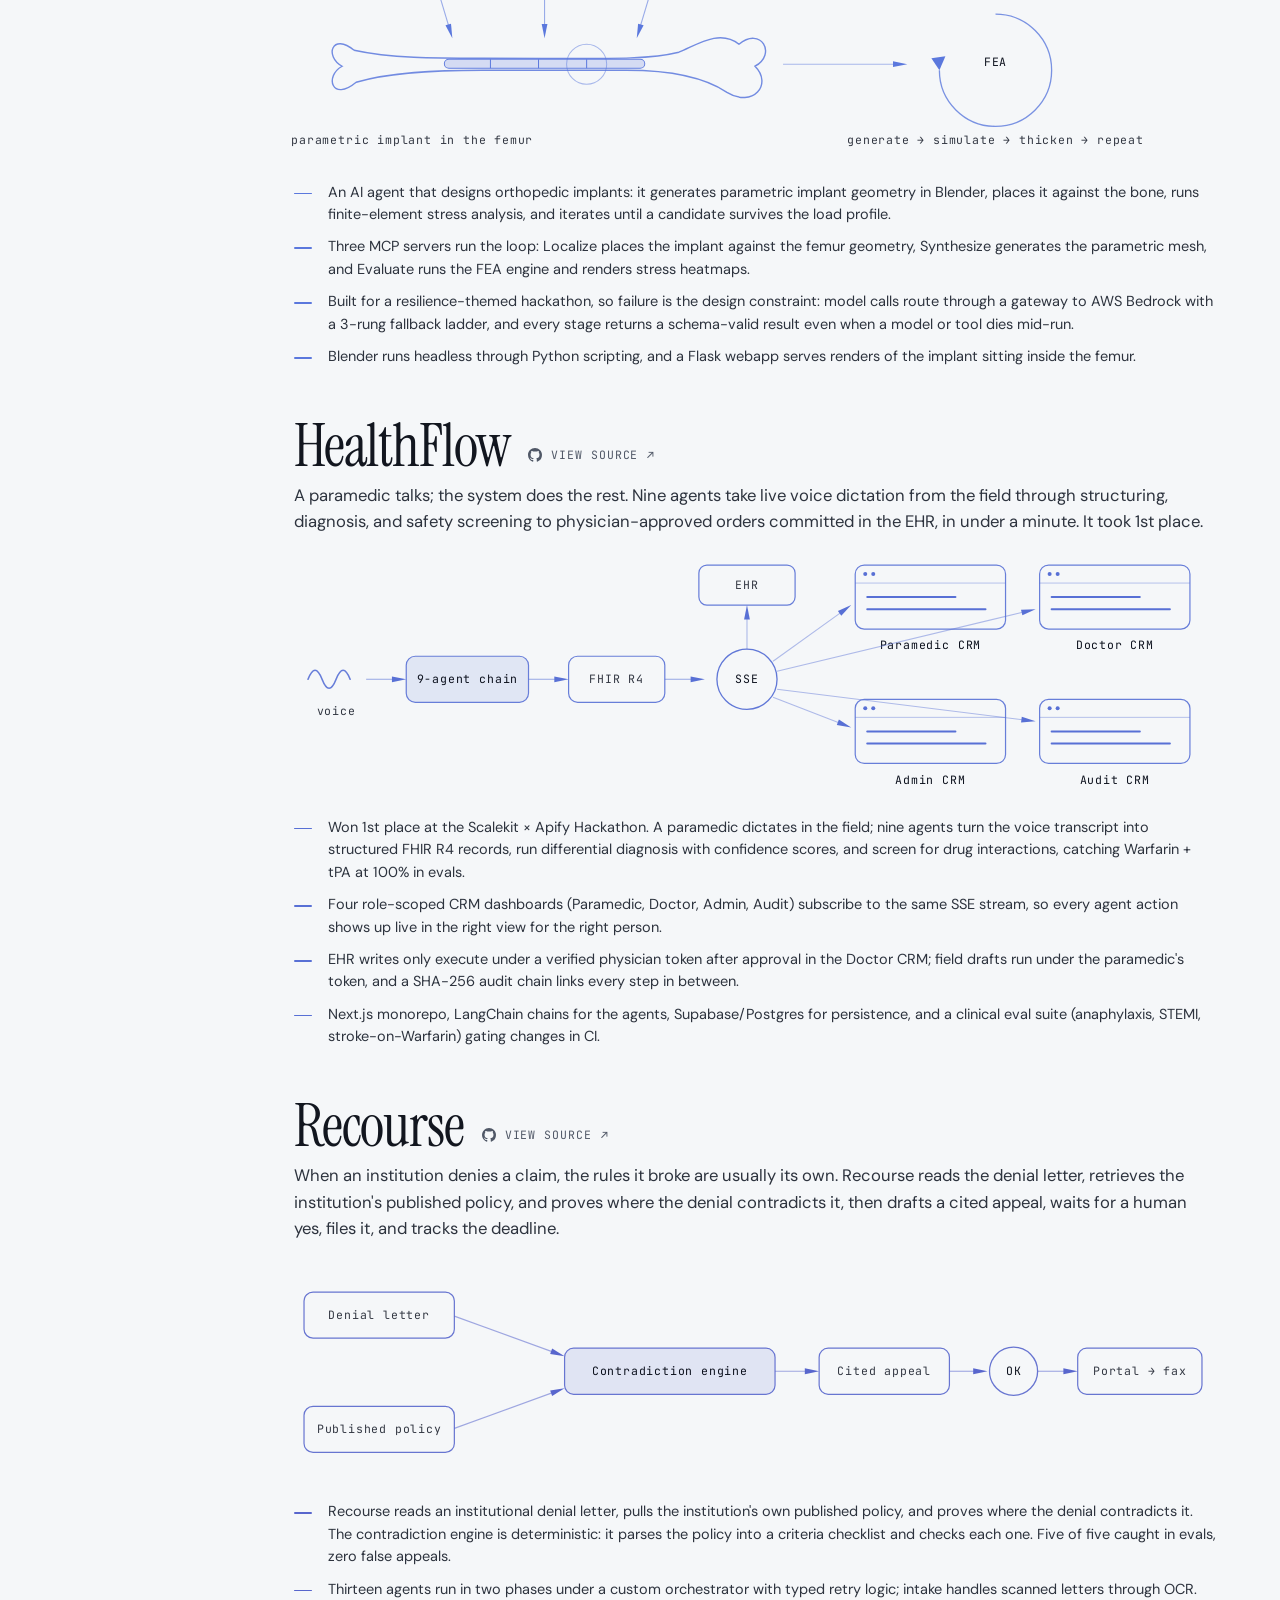
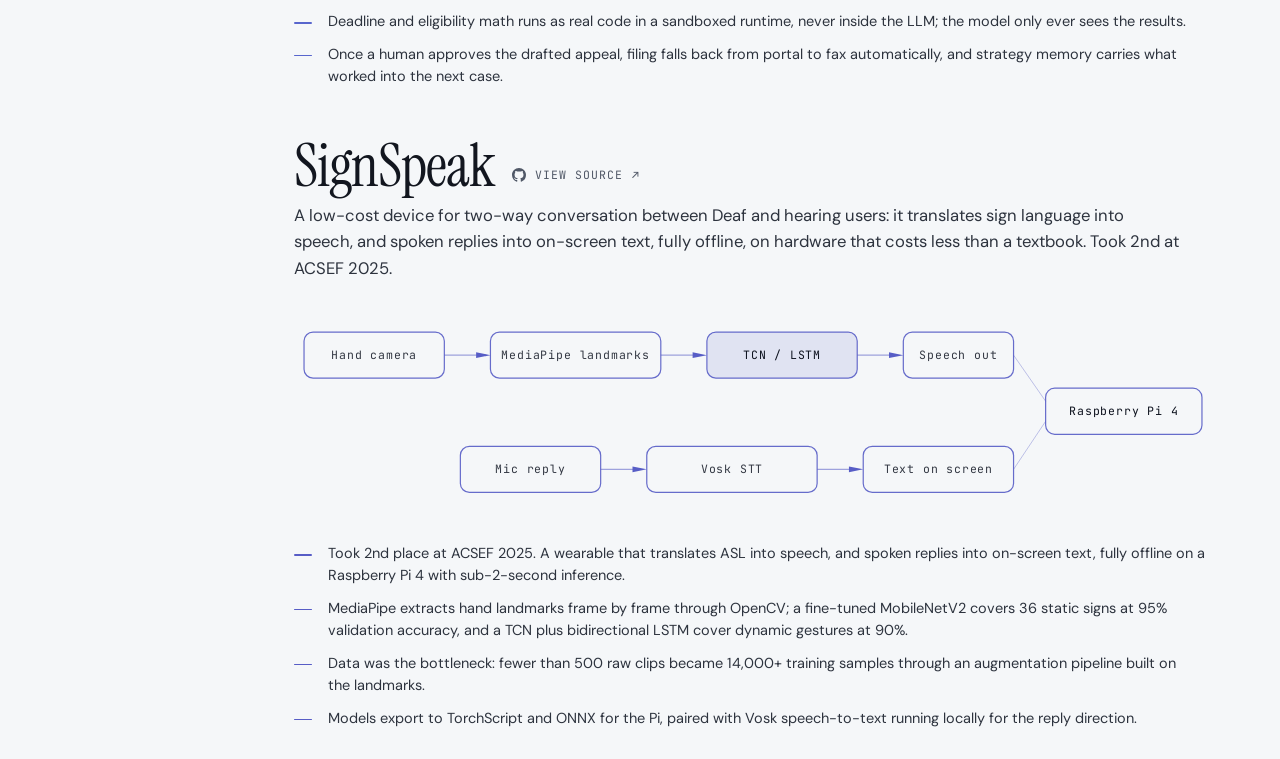
==== commit b65df872: "Add files via upload" ====
--- a/SahielBose_Website/Deep Dive.html
+++ b/SahielBose_Website/Deep Dive.html
@@ -366,7 +366,7 @@
 
 /* ============ LIGHT "PAPER" THEME (only theme) ============ */
 :root {
-  --bg: oklch(0.963 0.008 250);
+  --bg: oklch(0.975 0.003 250);
   --fg: oklch(0.20 0.02 266);
   --fg-2: oklch(0.32 0.022 264);
   --fg-3: oklch(0.46 0.026 262);
@@ -376,12 +376,12 @@
 html body {
   background: var(--bg);
 }
-html .blob.b1 { opacity: 0.06; background: radial-gradient(circle, oklch(0.62 0.16 256 / 0.4) 0%, transparent 55%); }
-html .blob.b2 { opacity: 0.05; background: radial-gradient(circle, oklch(0.55 0.16 274 / 0.4) 0%, transparent 55%); }
+html .blob.b1 { opacity: 0.018; background: radial-gradient(circle, oklch(0.93 0.006 252 / 0.5) 0%, transparent 60%); }
+html .blob.b2 { opacity: 0.015; background: radial-gradient(circle, oklch(0.92 0.006 268 / 0.5) 0%, transparent 60%); }
 html .rail { background: transparent; }
 html .rail-link.active { color: var(--fg); background: oklch(0.45 0.06 265 / 0.08); }
 html .ch-kicker .k-dot { background: oklch(0.2 0.02 265 / 0.25); }
-html .topbar { background: oklch(0.95 0.013 252 / 0.85); }
+html .topbar { background: oklch(0.965 0.004 252 / 0.85); }
 /* diagrams: ink-blue strokes, dark labels */
 html .ch-art svg { color: var(--acc); }
 html .ch-art text { fill: oklch(0.34 0.02 265); }
@@ -439,11 +439,31 @@
 
 /* light mode: company name matches the diagram ink */
 html .ch-title .t-co { color: var(--acc); }
+
+/* ============================================================
+   TASTE PASS — typographic & detail polish (additive, reversible)
+   Delete this whole block to revert.
+   ============================================================ */
+html { text-rendering: optimizeLegibility; -moz-osx-font-smoothing: grayscale; }
+body { font-optical-sizing: auto; }
+.dd-title, .part-title, .ch-title {
+  font-kerning: normal; font-feature-settings: "kern" 1, "liga" 1;
+  text-wrap: balance;
+}
+.part-num, .ch-kicker, .dd-theme, .ch-chips span { font-variant-numeric: tabular-nums; }
+.notes li, .ch-lede { text-wrap: pretty; }
+::selection { background: oklch(0.5 0.16 266 / 0.16); color: var(--fg); }
+a:focus-visible, button:focus-visible, [tabindex]:focus-visible {
+  outline: 2px solid oklch(0.5 0.16 266);
+  outline-offset: 3px; border-radius: 6px;
+}
+:focus:not(:focus-visible) { outline: none; }
+
 </style>
 </head>
 <body>
 <div class="bg-blobs" aria-hidden="true"><span class="blob b1"></span><span class="blob b2"></span></div>
-<div class="progress" aria-hidden="true"><span id="progressFill"></span></div>
+
 
 <header class="topbar">
   <div class="topbar-row">
@@ -513,14 +533,15 @@
     </section>
 
   <section class="chapter chapter-watch" id="openswarm" style="--acc: oklch(0.717 0.151 255);" data-screen-label="OpenSwarm">
-    <h2 class="ch-title rv d1">Contributor <span class="t-at">at</span> <span class="t-co">OpenSwarm</span></h2>
+    <h2 class="ch-title rv d1">Developer <span class="t-at">at</span> <span class="t-co">OpenSwarm</span></h2>
         <p class="ch-lede rv d3">OpenSwarm is an army of AI agents at your fingertips: a locally-running desktop orchestrator that launches, monitors, and coordinates whole swarms of coding agents in parallel. Agents live as cards on an infinite spatial canvas, every tool call from every agent funnels into one approval queue, each agent works in its own isolated git worktree, and all of it runs entirely on your own machine.</p>
     <figure class="ch-art rv d3" aria-hidden="true"><svg viewBox="0 0 920 240" xmlns="http://www.w3.org/2000/svg"><rect class="dr" x="10" y="22" width="430" height="186" rx="14" fill="none" stroke="currentColor" stroke-width="1.2" opacity="0.7" stroke-dasharray="1" pathLength="1"></rect><text class="fd hl" x="28" y="14" >spatial canvas</text><rect class="dr" x="32" y="44" width="118" height="66" rx="9" fill="color-mix(in oklab, currentColor 8%, transparent)" stroke="currentColor" stroke-width="1.1" opacity="0.9" pathLength="1"></rect><circle class="fd" cx="45" cy="58" r="3" fill="currentColor" opacity="0.9"></circle><line class="fd" x1="56" y1="58" x2="128" y2="58" stroke="currentColor" stroke-width="2" stroke-linecap="round" opacity="0.35"></line><line class="fd" x1="45" y1="74" x2="136" y2="74" stroke="currentColor" stroke-width="2" stroke-linecap="round" opacity="0.22"></line><line class="fd" x1="45" y1="86" x2="116" y2="86" stroke="currentColor" stroke-width="2" stroke-linecap="round" opacity="0.22"></line><text class="fd" x="45" y="102">wt/auth</text><rect class="dr" x="166" y="78" width="118" height="66" rx="9" fill="color-mix(in oklab, currentColor 8%, transparent)" stroke="currentColor" stroke-width="1.1" opacity="0.9" pathLength="1"></rect><circle class="fd" cx="179" cy="92" r="3" fill="currentColor" opacity="0.9"></circle><line class="fd" x1="190" y1="92" x2="262" y2="92" stroke="currentColor" stroke-width="2" stroke-linecap="round" opacity="0.35"></line><line class="fd" x1="179" y1="108" x2="270" y2="108" stroke="currentColor" stroke-width="2" stroke-linecap="round" opacity="0.22"></line><line class="fd" x1="179" y1="120" x2="250" y2="120" stroke="currentColor" stroke-width="2" stroke-linecap="round" opacity="0.22"></line><text class="fd" x="179" y="136">wt/api</text><rect class="dr" x="300" y="44" width="118" height="66" rx="9" fill="color-mix(in oklab, currentColor 8%, transparent)" stroke="currentColor" stroke-width="1.1" opacity="0.9" pathLength="1"></rect><circle class="fd" cx="313" cy="58" r="3" fill="currentColor" opacity="0.9"></circle><line class="fd" x1="324" y1="58" x2="396" y2="58" stroke="currentColor" stroke-width="2" stroke-linecap="round" opacity="0.35"></line><line class="fd" x1="313" y1="74" x2="404" y2="74" stroke="currentColor" stroke-width="2" stroke-linecap="round" opacity="0.22"></line><line class="fd" x1="313" y1="86" x2="384" y2="86" stroke="currentColor" stroke-width="2" stroke-linecap="round" opacity="0.22"></line><text class="fd" x="313" y="102">wt/ui</text><line class="dr" x1="440" y1="80" x2="483" y2="80" stroke="currentColor" stroke-width="1.1" opacity="0.55" pathLength="1"></line><path class="fd" d="M 492 80 L 477.73450462865776 82.87655323162522 L 477.73450462865776 77.12344676837478 Z" fill="currentColor" opacity="0.7"></path><rect class="dr" x="492" y="54" width="142" height="50" rx="9" fill="color-mix(in oklab, currentColor 14%, transparent)" stroke="currentColor" stroke-width="1.2" opacity="0.9" pathLength="1"></rect><text class="fd hl" x="563" y="83" text-anchor="middle">approval queue</text><line class="dr" x1="440" y1="150" x2="483" y2="150" stroke="currentColor" stroke-width="1.1" opacity="0.55" pathLength="1"></line><path class="fd" d="M 492 150 L 477.73450462865776 152.87655323162522 L 477.73450462865776 147.12344676837478 Z" fill="currentColor" opacity="0.7"></path><rect class="dr" x="492" y="128" width="142" height="44" rx="9" fill="none" stroke="currentColor" stroke-width="1.2" opacity="0.9" pathLength="1"></rect><text class="fd" x="563" y="154" text-anchor="middle">MCP servers</text><line class="dr" x1="634" y1="150" x2="669" y2="150" stroke="currentColor" stroke-width="1.1" opacity="0.55" pathLength="1"></line><path class="fd" d="M 678 150 L 663.7345046286578 152.87655323162522 L 663.7345046286578 147.12344676837478 Z" fill="currentColor" opacity="0.7"></path><rect class="dr" x="678" y="128" width="130" height="44" rx="9" fill="none" stroke="currentColor" stroke-width="1.2" opacity="0.9" pathLength="1"></rect><text class="fd" x="743" y="154" text-anchor="middle">swappable DB</text><line class="dr" x1="808" y1="138" x2="839.4664258448475" y2="108.18970183119704" stroke="currentColor" stroke-width="1.1" opacity="0.55" pathLength="1"></line><path class="fd" d="M 846 102 L 837.6222594374086 113.89925963033298 L 833.6655912584472 109.72277655254035 Z" fill="currentColor" opacity="0.7"></path><line class="dr" x1="808" y1="162" x2="839.2928281782741" y2="189.99884626477157" stroke="currentColor" stroke-width="1.1" opacity="0.55" pathLength="1"></line><path class="fd" d="M 846 196 L 833.4506925835357 188.63156732735965 L 837.2868343992137 184.34411470983716 Z" fill="currentColor" opacity="0.7"></path><rect class="dr" x="826" y="70" width="84" height="38" rx="8" fill="none" stroke="currentColor" stroke-width="1.2" opacity="0.9" pathLength="1"></rect><text class="fd" x="868" y="93" text-anchor="middle">Admin</text><rect class="dr" x="826" y="188" width="84" height="38" rx="8" fill="none" stroke="currentColor" stroke-width="1.2" opacity="0.9" pathLength="1"></rect><text class="fd" x="868" y="211" text-anchor="middle">User</text><text class="fd" x="744" y="196" text-anchor="middle">my library</text><text class="fd" x="878" y="58" text-anchor="middle">CRMs</text></svg></figure>
     <ul class="notes">
       <li><span>OpenSwarm is a desktop app for running many coding agents at once: each agent is a card on an infinite canvas, works in its own git worktree, and every tool request funnels into one approval queue. All of it runs locally.</span></li>
       <li><span>My main contribution is the data layer: MCP server connectivity plus a swappable database layer with two CRM integrations (Admin and User), so agents can read and write records in external services from inside OpenSwarm.</span></li>
-      <li><span>I rebuilt openswarm.com from a blank file: an interactive site with agent-node physics, SVG motion-path connections, and a scroll-driven hero, written in custom anime.js.</span></li>
+      <li><span>I rebuilt OpenSwarm's landing page: an interactive site with agent-node physics, SVG motion-path connections, and a scroll-driven hero, written in custom anime.js.</span></li>
       <li><span>I also built the LinkedIn-gated access flow on FastAPI + React: a five-outcome state machine that verifies a LinkedIn comment, enforces one-time-use redemption, normalizes profile URLs, and has an OTC-authenticated admin panel.</span></li>
+      <li><span>Beyond the platform, I build on it: developing a range of applications on the OpenSwarm app builder, each targeting a different use case, and publishing them to an open-source OpenSwarm app store for anyone to fork and run.</span></li>
     </ul>
     
   </section>
@@ -537,7 +558,7 @@
     <figure class="ch-art rv d3" aria-hidden="true"><svg viewBox="0 0 920 232" xmlns="http://www.w3.org/2000/svg"><path class="dr" d="M 14 150 h 60 q 10 -2 16 -4 q 14 -90 30 -10 q 6 30 18 34 q 14 6 26 8 h 16 q 30 4 60 4 h 100" fill="none" stroke="currentColor" stroke-width="1.8" stroke-linecap="round" opacity="0.95" pathLength="1"></path><line class="dr" x1="14" y1="196" x2="340" y2="196" stroke="currentColor" stroke-width="0.7" opacity="0.3" pathLength="1"></line><text class="fd" x="262" y="120" text-anchor="middle">collapse &#8804; 1.5 &#181;S</text><rect class="dr" x="380" y="52" width="200" height="120" rx="22" fill="none" stroke="currentColor" stroke-width="1.3" opacity="0.9" pathLength="1"></rect><text class="fd" x="480" y="40" text-anchor="middle">skin-adhered patch</text><rect class="dr" x="398" y="68" width="76" height="26" rx="6" fill="none" stroke="currentColor" stroke-width="1.2" opacity="0.9" pathLength="1"></rect><text class="fd" x="436" y="85" text-anchor="middle">GSR</text><rect class="dr" x="398" y="102" width="76" height="26" rx="6" fill="none" stroke="currentColor" stroke-width="1.2" opacity="0.9" pathLength="1"></rect><text class="fd" x="436" y="119" text-anchor="middle">SpO2</text><rect class="dr" x="398" y="136" width="76" height="26" rx="6" fill="none" stroke="currentColor" stroke-width="1.2" opacity="0.9" pathLength="1"></rect><text class="fd" x="436" y="153" text-anchor="middle">Accel</text><rect class="dr" x="488" y="84" width="76" height="60" rx="8" fill="color-mix(in oklab, currentColor 14%, transparent)" stroke="currentColor" stroke-width="1.2" opacity="0.9" pathLength="1"></rect><text class="fd hl" x="526" y="118" text-anchor="middle">ESP32</text><line class="dr" x1="474" y1="81" x2="482.66120865755136" y2="92.75449746381969" stroke="currentColor" stroke-width="1.1" opacity="0.45" pathLength="1"></line><path class="fd" d="M 488 100 L 477.2219358978376 90.22184828846275 L 481.85350783899275 86.80911106866421 Z" fill="currentColor" opacity="0.7"></path><line class="dr" x1="474" y1="115" x2="479.0228717015234" y2="114.64122344989119" stroke="currentColor" stroke-width="1.1" opacity="0.45" pathLength="1"></line><path class="fd" d="M 488 114 L 473.9757034663461 117.8856175082351 L 473.56581160257315 112.14713141541353 Z" fill="currentColor" opacity="0.7"></path><line class="dr" x1="474" y1="149" x2="483.0076982339729" y2="135.4884526490406" stroke="currentColor" stroke-width="1.1" opacity="0.45" pathLength="1"></line><path class="fd" d="M 488 128 L 482.48036388131857 141.46523426463528 L 477.6934899552141 138.27398498056564 Z" fill="currentColor" opacity="0.7"></path><line class="dr" x1="580" y1="114" x2="623" y2="114" stroke="currentColor" stroke-width="1.1" opacity="0.55" pathLength="1"></line><path class="fd" d="M 632 114 L 617.7345046286578 116.87655323162522 L 617.7345046286578 111.12344676837478 Z" fill="currentColor" opacity="0.7"></path><rect class="dr" x="632" y="91" width="130" height="46" rx="9" fill="none" stroke="currentColor" stroke-width="1.2" opacity="0.9" pathLength="1"></rect><text class="fd hl" x="697" y="118" text-anchor="middle">GRU &#183; TFLite</text><line class="dr" x1="762" y1="114" x2="797" y2="114" stroke="currentColor" stroke-width="1.1" opacity="0.55" pathLength="1"></line><path class="fd" d="M 806 114 L 791.7345046286578 116.87655323162522 L 791.7345046286578 111.12344676837478 Z" fill="currentColor" opacity="0.7"></path><rect class="dr" x="806" y="80" width="46" height="68" rx="9" fill="none" stroke="currentColor" stroke-width="1.2" opacity="0.9" pathLength="1"></rect><circle class="fd" cx="829" cy="138" r="2.5" fill="currentColor"></circle><text class="fd" x="829" y="170" text-anchor="middle">alert app</text></svg></figure>
     <ul class="notes">
       <li><span>The device is a skin-adhered patch that detects opioid overdoses as they happen. An Arduino Nano ESP32 reads a GSR sensor, a MAX30102 pulse oximeter, and an accelerometer, runs the classifier on-device, and sends alerts over Wi-Fi and BLE.</span></li>
-      <li><span>The detection target is the biphasic overdose signature: skin conductance spikes to 14-25 µS in the panic phase, then collapses below 1.5 µS as the person loses consciousness. Movement data separates this from exercise, which otherwise looks similar.</span></li>
+      <li><span>The detection target is the biphasic overdose signature: skin conductance spikes to 14–25 µS in the panic phase, then collapses below 1.5 µS as the person loses consciousness. Movement data separates this from exercise, which otherwise looks similar.</span></li>
       <li><span>I built the dataset, because no real one exists: a generator producing 150 synthetic subjects and ~200 hours of sensor data, with every physiological range pulled from published clinical research.</span></li>
       <li><span>I trained and compared three models: logistic regression to verify which features actually matter, and GRU/LSTM networks for deployment. The GRU ships, quantized to INT8 so it runs on the patch itself.</span></li>
       <li><span>I ran the FMEA risk analysis across the device (top risk: overfitting to clean synthetic data; second: motion artifacts on the pulse oximeter), built the React Native app that alerts caregivers and first responders, and I'm co-authoring the academic paper. Patent in progress.</span></li>
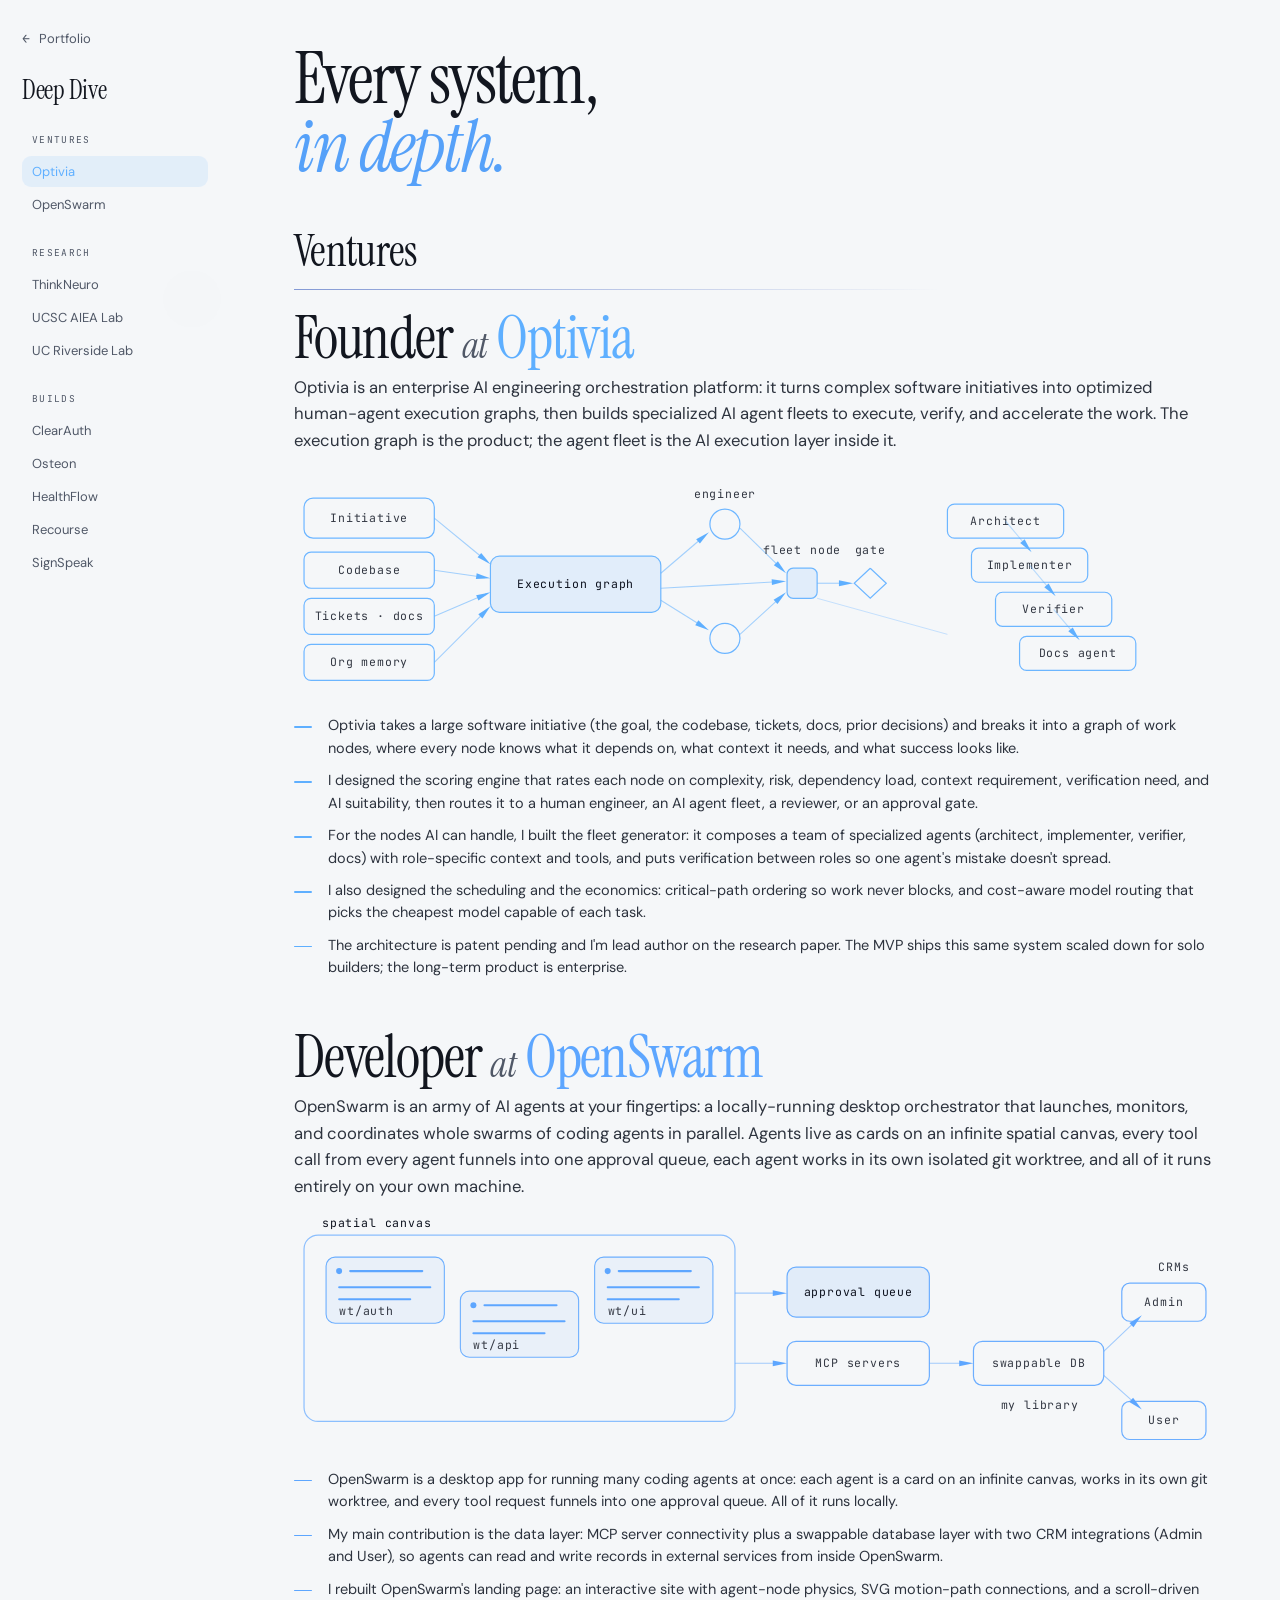
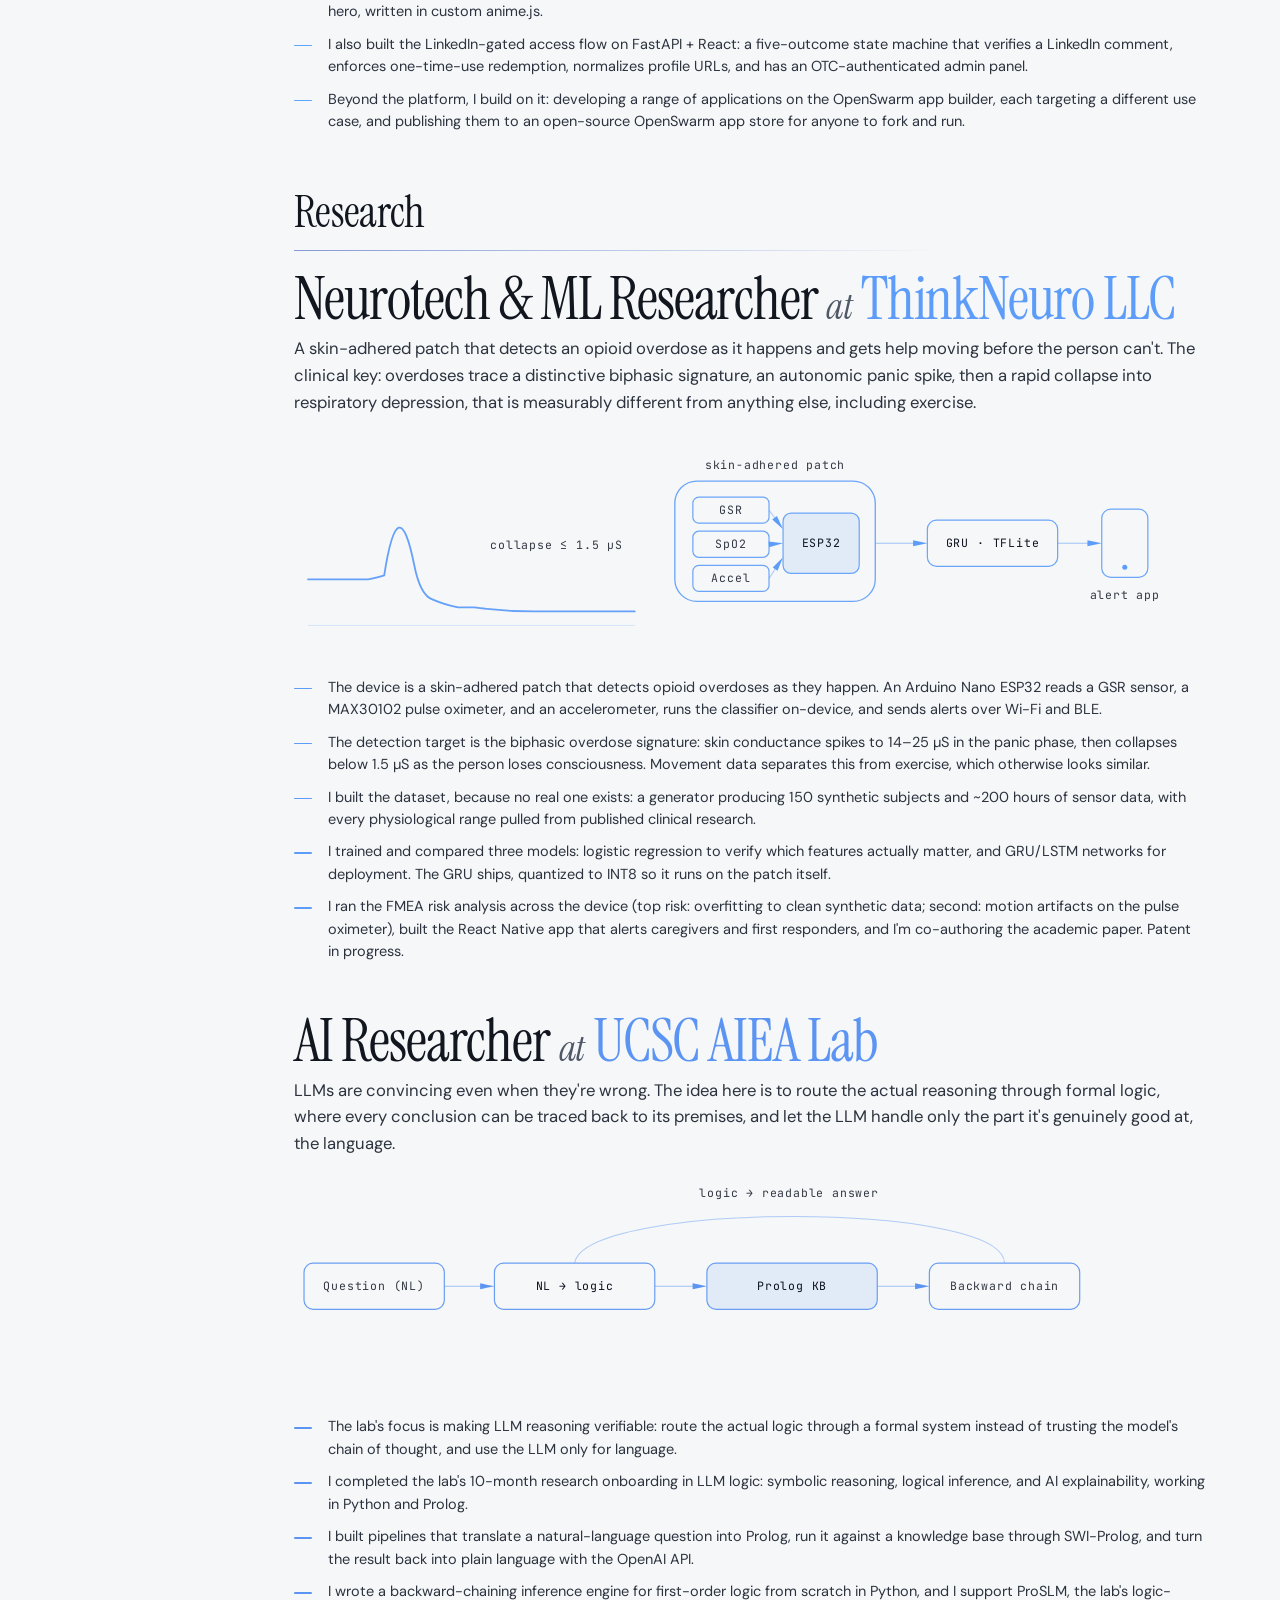
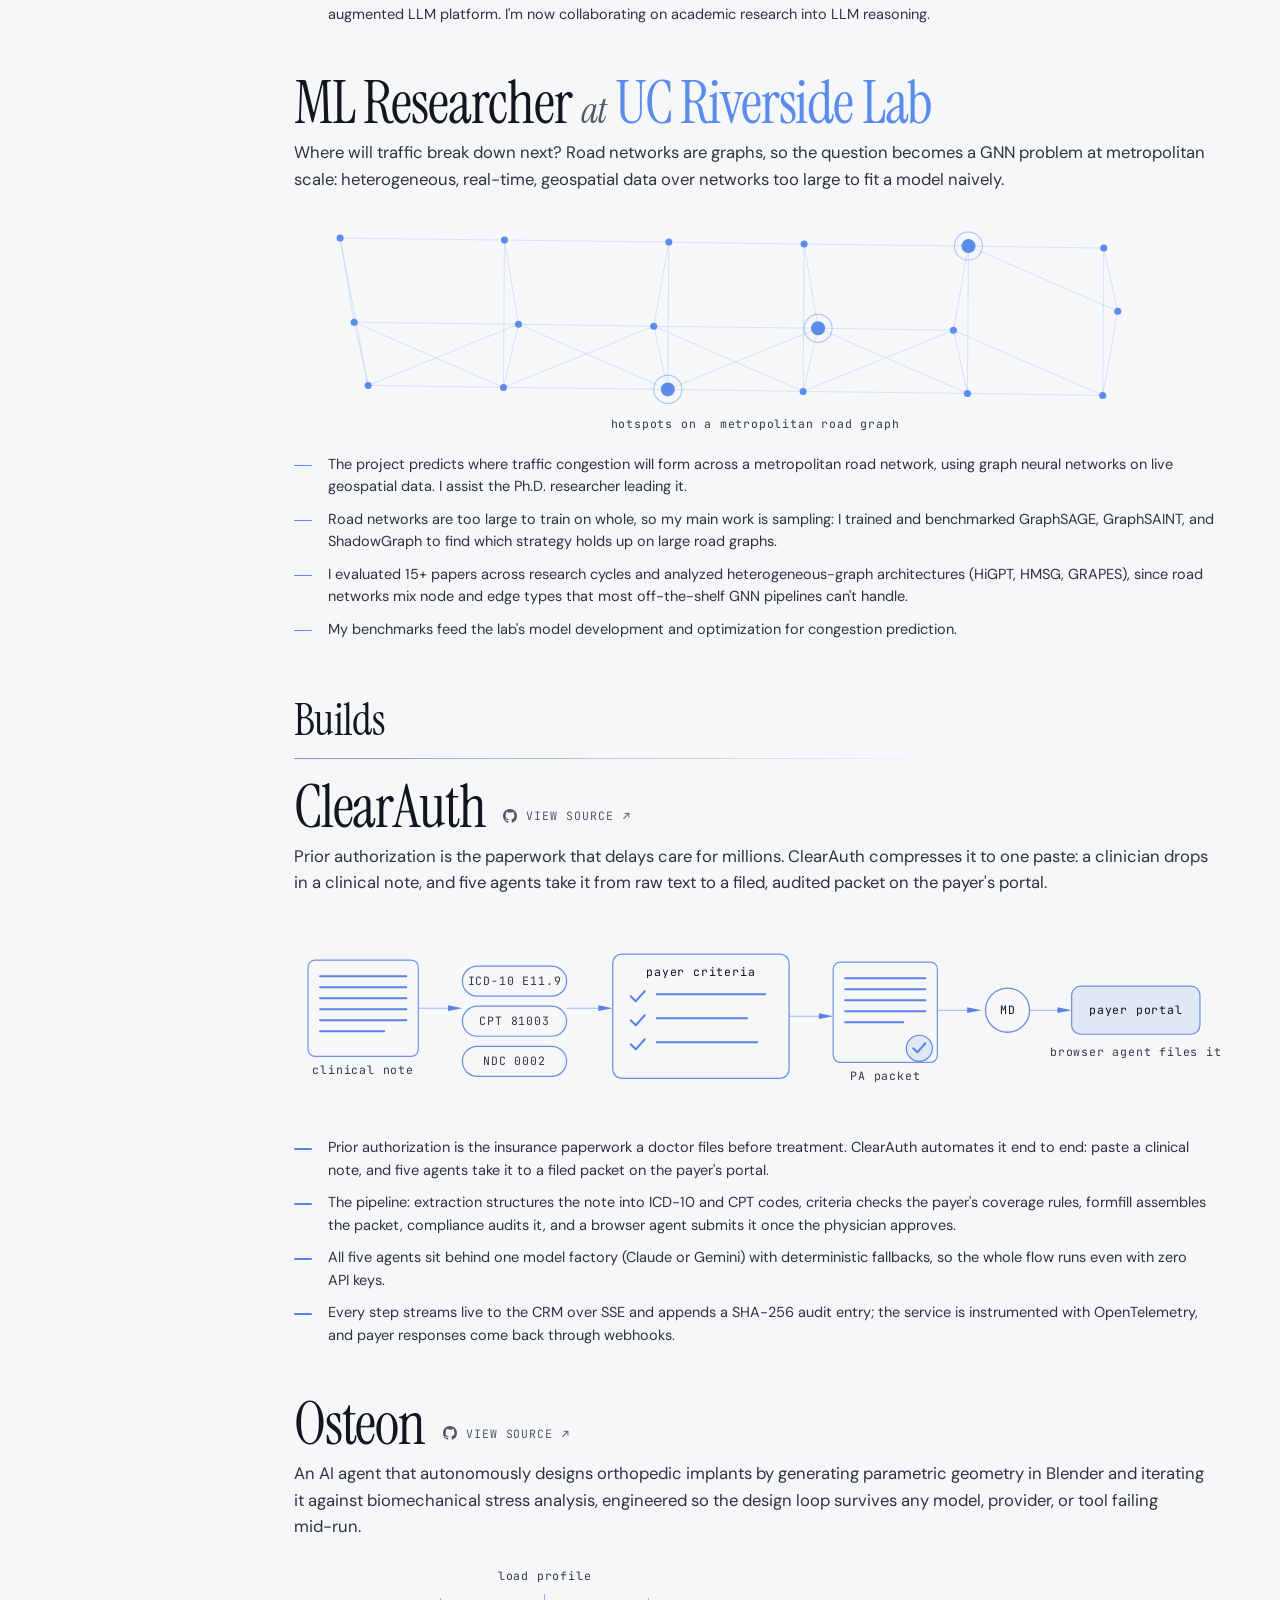
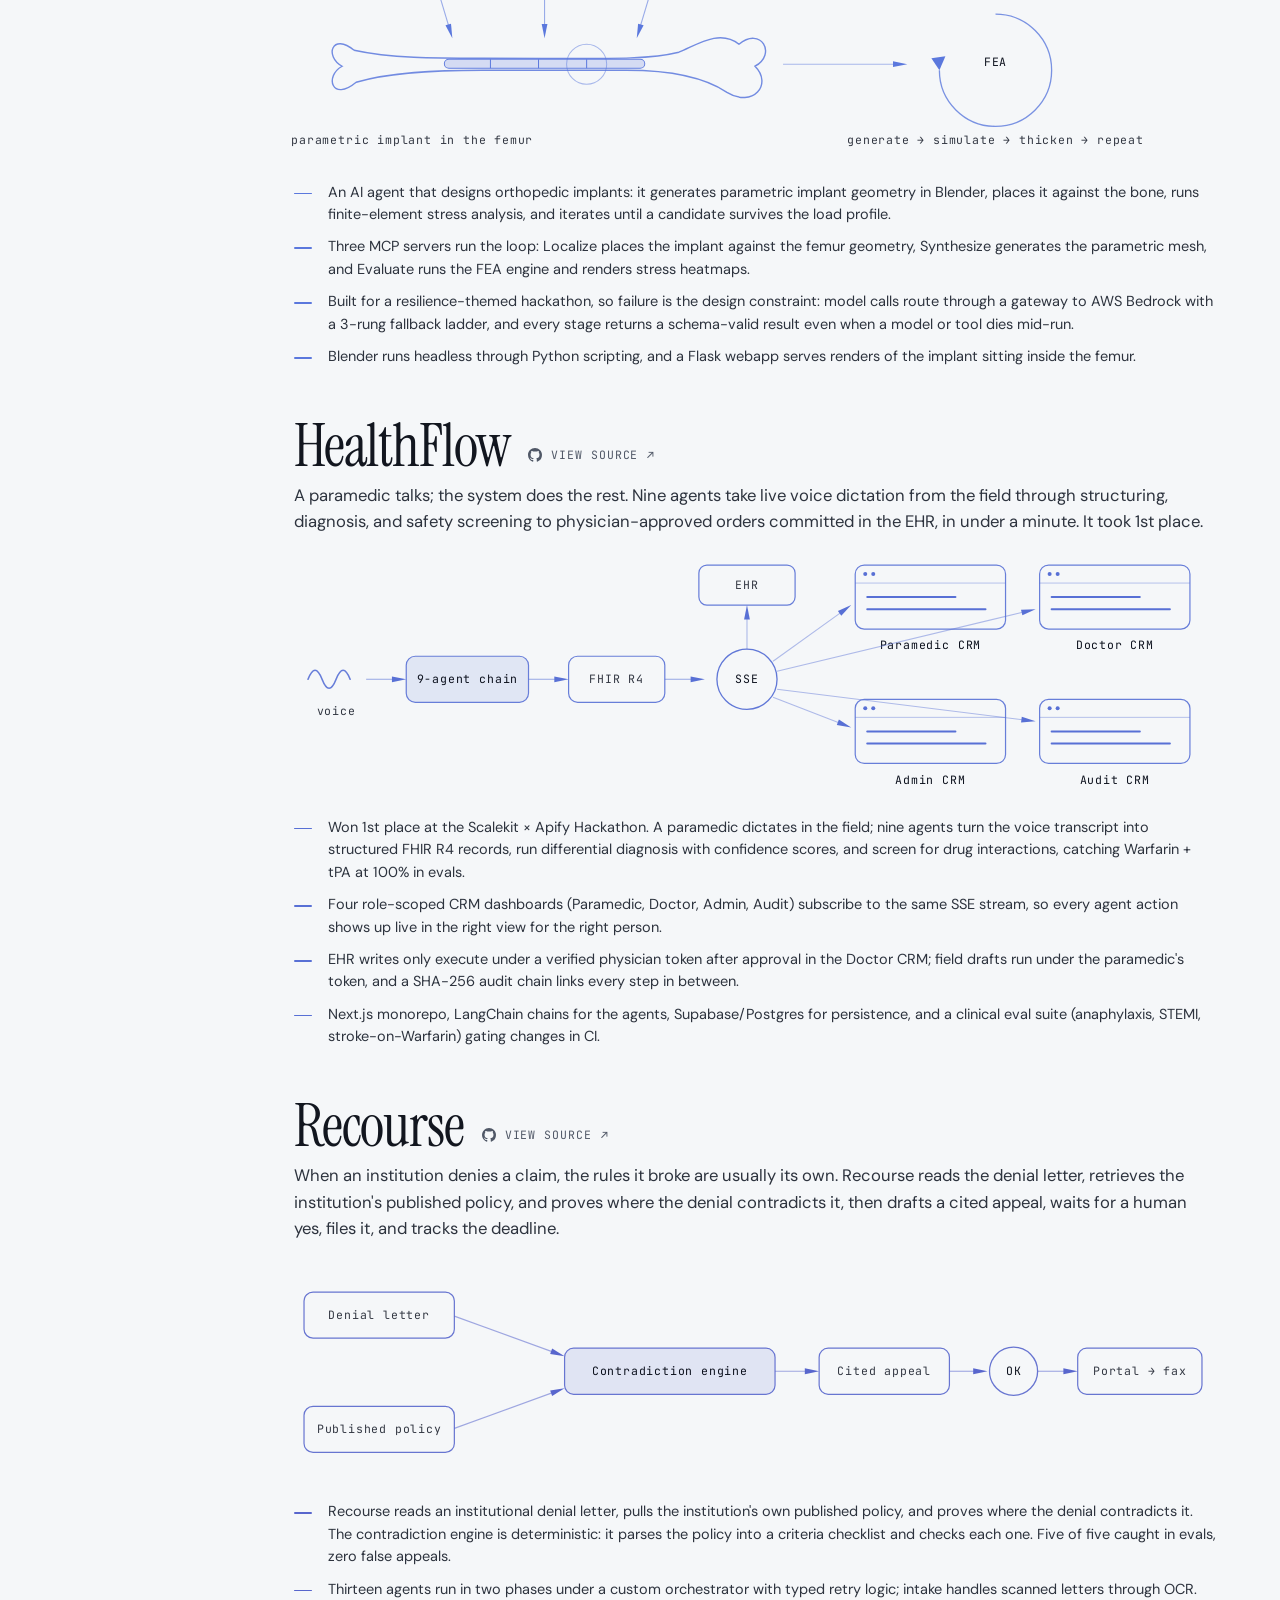
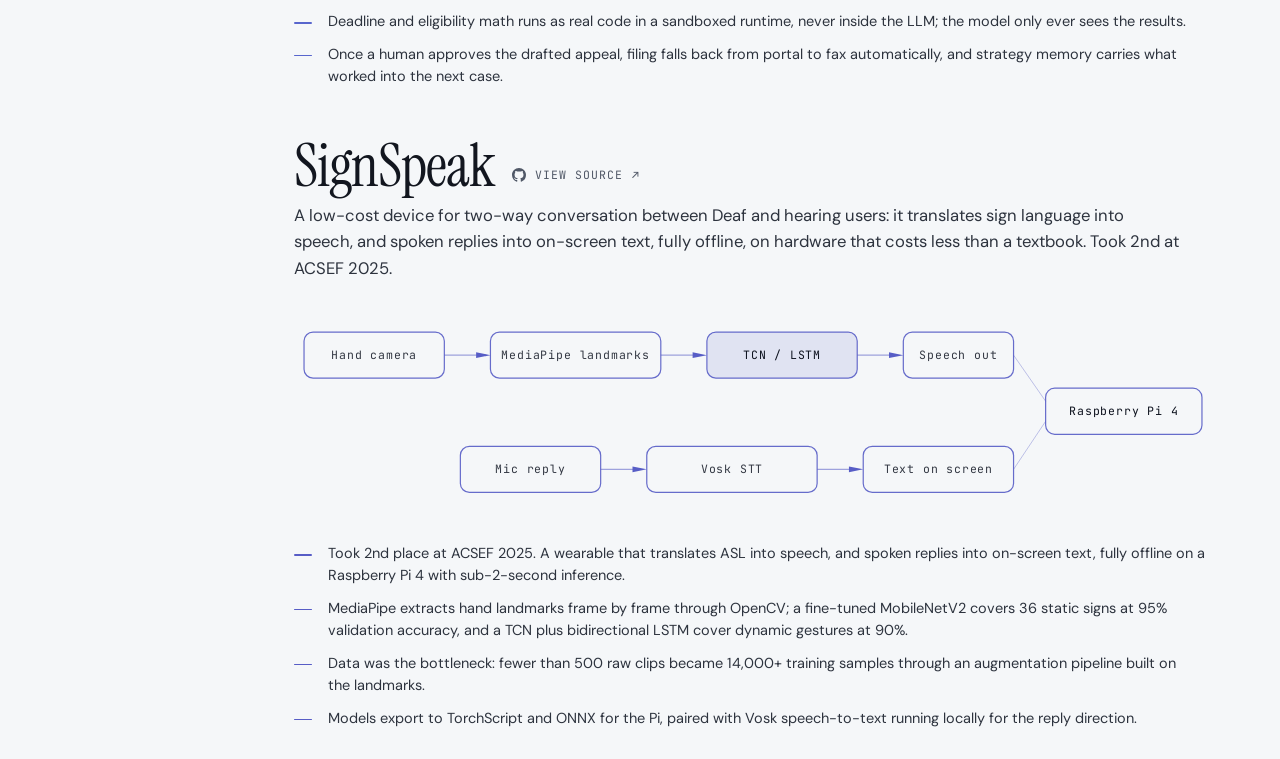
==== commit 82aa626a: "Add files via upload" ====
--- a/SahielBose_Website/Deep Dive.html
+++ b/SahielBose_Website/Deep Dive.html
@@ -520,7 +520,7 @@
   </div>
 
   <section class="chapter chapter-watch" id="optivia" style="--acc: oklch(0.740 0.150 252);" data-screen-label="Optivia">
-    <h2 class="ch-title rv d1">Co-Founder <span class="t-at">at</span> <span class="t-co">Optivia</span></h2>
+    <h2 class="ch-title rv d1">Founder <span class="t-at">at</span> <span class="t-co">Optivia</span></h2>
         <p class="ch-lede rv d3">Optivia is an enterprise AI engineering orchestration platform: it turns complex software initiatives into optimized human-agent execution graphs, then builds specialized AI agent fleets to execute, verify, and accelerate the work. The execution graph is the product; the agent fleet is the AI execution layer inside it.</p>
     <figure class="ch-art rv d3" aria-hidden="true"><svg viewBox="0 0 920 232" xmlns="http://www.w3.org/2000/svg"><rect class="dr" x="10" y="30" width="130" height="40" rx="9" fill="none" stroke="currentColor" stroke-width="1.2" opacity="0.9" pathLength="1"></rect><text class="fd" x="75" y="54" text-anchor="middle">Initiative</text><rect class="dr" x="10" y="84" width="130" height="36" rx="7" fill="none" stroke="currentColor" stroke-width="1.2" opacity="0.9" pathLength="1"></rect><text class="fd" x="75" y="106" text-anchor="middle">Codebase</text><rect class="dr" x="10" y="130" width="130" height="36" rx="7" fill="none" stroke="currentColor" stroke-width="1.2" opacity="0.9" pathLength="1"></rect><text class="fd" x="75" y="152" text-anchor="middle">Tickets &#183; docs</text><rect class="dr" x="10" y="176" width="130" height="36" rx="7" fill="none" stroke="currentColor" stroke-width="1.2" opacity="0.9" pathLength="1"></rect><text class="fd" x="75" y="198" text-anchor="middle">Org memory</text><line class="dr" x1="140" y1="50" x2="189.0454637092729" y2="90.28734518975988" stroke="currentColor" stroke-width="1.1" opacity="0.55" pathLength="1"></line><path class="fd" d="M 196 96 L 183.15081545324946 89.1679158986655 L 186.80253893226183 84.72233948943307 Z" fill="currentColor" opacity="0.7"></path><line class="dr" x1="140" y1="102" x2="187.0904545570495" y2="108.72720779386421" stroke="currentColor" stroke-width="1.1" opacity="0.55" pathLength="1"></line><path class="fd" d="M 196 110 L 181.47107402100877 110.8301967123245 L 182.28468613961928 105.13491188205094 Z" fill="currentColor" opacity="0.7"></path><line class="dr" x1="140" y1="148" x2="187.72769472983748" y2="127.54527368721251" stroke="currentColor" stroke-width="1.1" opacity="0.55" pathLength="1"></line><path class="fd" d="M 196 124 L 184.0210706600126 132.2634235369942 L 181.75481099735774 126.9754843241328 Z" fill="currentColor" opacity="0.7"></path><line class="dr" x1="140" y1="194" x2="189.63603896932108" y2="144.36396103067892" stroke="currentColor" stroke-width="1.1" opacity="0.55" pathLength="1"></line><path class="fd" d="M 196 138 L 187.94680178246486 150.12125881058768 L 183.87874118941232 146.05319821753514 Z" fill="currentColor" opacity="0.7"></path><rect class="dr" x="196" y="88" width="170" height="56" rx="9" fill="color-mix(in oklab, currentColor 14%, transparent)" stroke="currentColor" stroke-width="1.2" opacity="0.9" pathLength="1"></rect><text class="fd hl" x="281" y="120" text-anchor="middle">Execution graph</text><circle class="dr" cx="430" cy="56" r="15" fill="none" stroke="currentColor" stroke-width="1.2" opacity="0.9" pathLength="1"></circle><rect class="dr" x="492" y="100" width="30" height="30" rx="6" fill="color-mix(in oklab, currentColor 14%, transparent)" stroke="currentColor" stroke-width="1.2" opacity="0.9" pathLength="1"></rect><circle class="dr" cx="430" cy="170" r="15" fill="none" stroke="currentColor" stroke-width="1.2" opacity="0.9" pathLength="1"></circle><path class="dr" d="M 575 100 l 16 15 l -16 15 l -16 -15 Z" fill="none" stroke="currentColor" stroke-width="1.2" opacity="0.9" pathLength="1"></path><line class="dr" x1="366" y1="105" x2="407.15663689625956" y2="69.84537265111163" stroke="currentColor" stroke-width="1.1" opacity="0.55" pathLength="1"></line><path class="fd" d="M 414 64 L 405.02117343430945 75.45249274993921 L 401.28461219217417 71.07798202743935 Z" fill="currentColor" opacity="0.7"></path><line class="dr" x1="366" y1="120" x2="482.0140788950789" y2="113.50321158187558" stroke="currentColor" stroke-width="1.1" opacity="0.55" pathLength="1"></line><path class="fd" d="M 491 113 L 476.91765544139304 116.66967143172687 L 476.5959854631629 110.92556467761798 Z" fill="currentColor" opacity="0.7"></path><line class="dr" x1="366" y1="132" x2="406.3680152639542" y2="157.23000953997138" stroke="currentColor" stroke-width="1.1" opacity="0.55" pathLength="1"></line><path class="fd" d="M 414 162 L 400.37831395568526 156.8786148363669 L 403.4274542829334 151.9999903127698 Z" fill="currentColor" opacity="0.7"></path><line class="dr" x1="445" y1="60" x2="484.56649376973365" y2="98.70635260082642" stroke="currentColor" stroke-width="1.1" opacity="0.55" pathLength="1"></line><path class="fd" d="M 491 105 L 478.7909816539813 97.08048058839809 L 482.8140953794929 92.96796433565285 Z" fill="currentColor" opacity="0.7"></path><line class="dr" x1="445" y1="166" x2="484.3536305546469" y2="130.068424276192" stroke="currentColor" stroke-width="1.1" opacity="0.55" pathLength="1"></line><path class="fd" d="M 491 124 L 482.4047103226264 135.7430793255515 L 478.5255668865035 131.49449365741688 Z" fill="currentColor" opacity="0.7"></path><line class="dr" x1="522" y1="115" x2="549" y2="115" stroke="currentColor" stroke-width="1.1" opacity="0.55" pathLength="1"></line><path class="fd" d="M 558 115 L 543.7345046286578 117.87655323162522 L 543.7345046286578 112.12344676837478 Z" fill="currentColor" opacity="0.7"></path><text class="fd" x="430" y="30" text-anchor="middle">engineer</text><text class="fd" x="507" y="86" text-anchor="middle">fleet node</text><text class="fd" x="575" y="86" text-anchor="middle">gate</text><line class="dr" x1="522" y1="130" x2="652" y2="166" stroke="currentColor" stroke-width="0.8" opacity="0.4" stroke-dasharray="1" pathLength="1"></line><rect class="dr" x="652" y="36" width="116" height="34" rx="7" fill="none" stroke="currentColor" stroke-width="1.2" opacity="0.9" pathLength="1"></rect><text class="fd" x="710" y="57" text-anchor="middle">Architect</text><rect class="dr" x="676" y="80" width="116" height="34" rx="7" fill="none" stroke="currentColor" stroke-width="1.2" opacity="0.9" pathLength="1"></rect><text class="fd" x="734" y="101" text-anchor="middle">Implementer</text><rect class="dr" x="700" y="124" width="116" height="34" rx="7" fill="none" stroke="currentColor" stroke-width="1.2" opacity="0.9" pathLength="1"></rect><text class="fd" x="758" y="145" text-anchor="middle">Verifier</text><rect class="dr" x="724" y="168" width="116" height="34" rx="7" fill="none" stroke="currentColor" stroke-width="1.2" opacity="0.9" pathLength="1"></rect><text class="fd" x="782" y="189" text-anchor="middle">Docs agent</text><line class="dr" x1="710" y1="53" x2="730.2164896422117" y2="77.10427611186786" stroke="currentColor" stroke-width="1.1" opacity="0.4" pathLength="1"></line><path class="fd" d="M 736 84 L 724.6288269917844 74.91840646684784 L 729.0368085106293 71.22138970910703 Z" fill="currentColor" opacity="0.7"></path><line class="dr" x1="734" y1="97" x2="754.2164896422117" y2="121.10427611186786" stroke="currentColor" stroke-width="1.1" opacity="0.4" pathLength="1"></line><path class="fd" d="M 760 128 L 748.6288269917844 118.91840646684784 L 753.0368085106293 115.22138970910703 Z" fill="currentColor" opacity="0.7"></path><line class="dr" x1="758" y1="141" x2="778.2164896422117" y2="165.10427611186788" stroke="currentColor" stroke-width="1.1" opacity="0.4" pathLength="1"></line><path class="fd" d="M 784 172 L 772.6288269917844 162.91840646684787 L 777.0368085106293 159.22138970910703 Z" fill="currentColor" opacity="0.7"></path></svg></figure>
     <ul class="notes">
@@ -687,7 +687,29 @@
       var ch = document.querySelector(l.getAttribute('href'));
       if (ch && ch.offsetTop <= y) currentId = l.getAttribute('href');
     });
-    links.forEach(function (l) { l.classList.toggle('active', l.getAttribute('href') === currentId); });
+    // at the very bottom, the last section may never cross the 35% line — force it active
+    if (window.innerHeight + window.scrollY >= document.documentElement.scrollHeight - 2 && links.length) {
+      currentId = links[links.length - 1].getAttribute('href');
+    }
+    links.forEach(function (l) {
+      var on = l.getAttribute('href') === currentId;
+      l.classList.toggle('active', on);
+      if (on) {
+        var ch = document.querySelector(l.getAttribute('href'));
+        var acc = ch ? (getComputedStyle(ch).getPropertyValue('--acc') || '').trim() : '';
+        if (acc) {
+          var light = document.documentElement.getAttribute('data-theme') === 'light';
+          var txt = light ? 'color-mix(in oklch, ' + acc + ' 70%, oklch(0.2 0.03 266))' : acc;
+          l.style.color = txt;
+          l.style.borderColor = 'color-mix(in oklch, ' + acc + ' 55%, transparent)';
+          l.style.background = 'color-mix(in oklch, ' + acc + ' 12%, transparent)';
+        }
+      } else {
+        l.style.color = '';
+        l.style.borderColor = '';
+        l.style.background = '';
+      }
+    });
     var act = document.querySelector('.topbar-chips .rail-link.active');
     if (act && act.scrollIntoView === undefined) {}
     if (act) {
@@ -700,6 +722,7 @@
   // top progress
   var fill = document.getElementById('progressFill');
   function progress() {
+    if (!fill) return;
     var max = document.documentElement.scrollHeight - window.innerHeight;
     var p = max > 0 ? Math.min(window.scrollY / max, 1) : 0;
     fill.style.clipPath = 'inset(0 ' + ((1 - p) * 100).toFixed(2) + '% 0 0)';
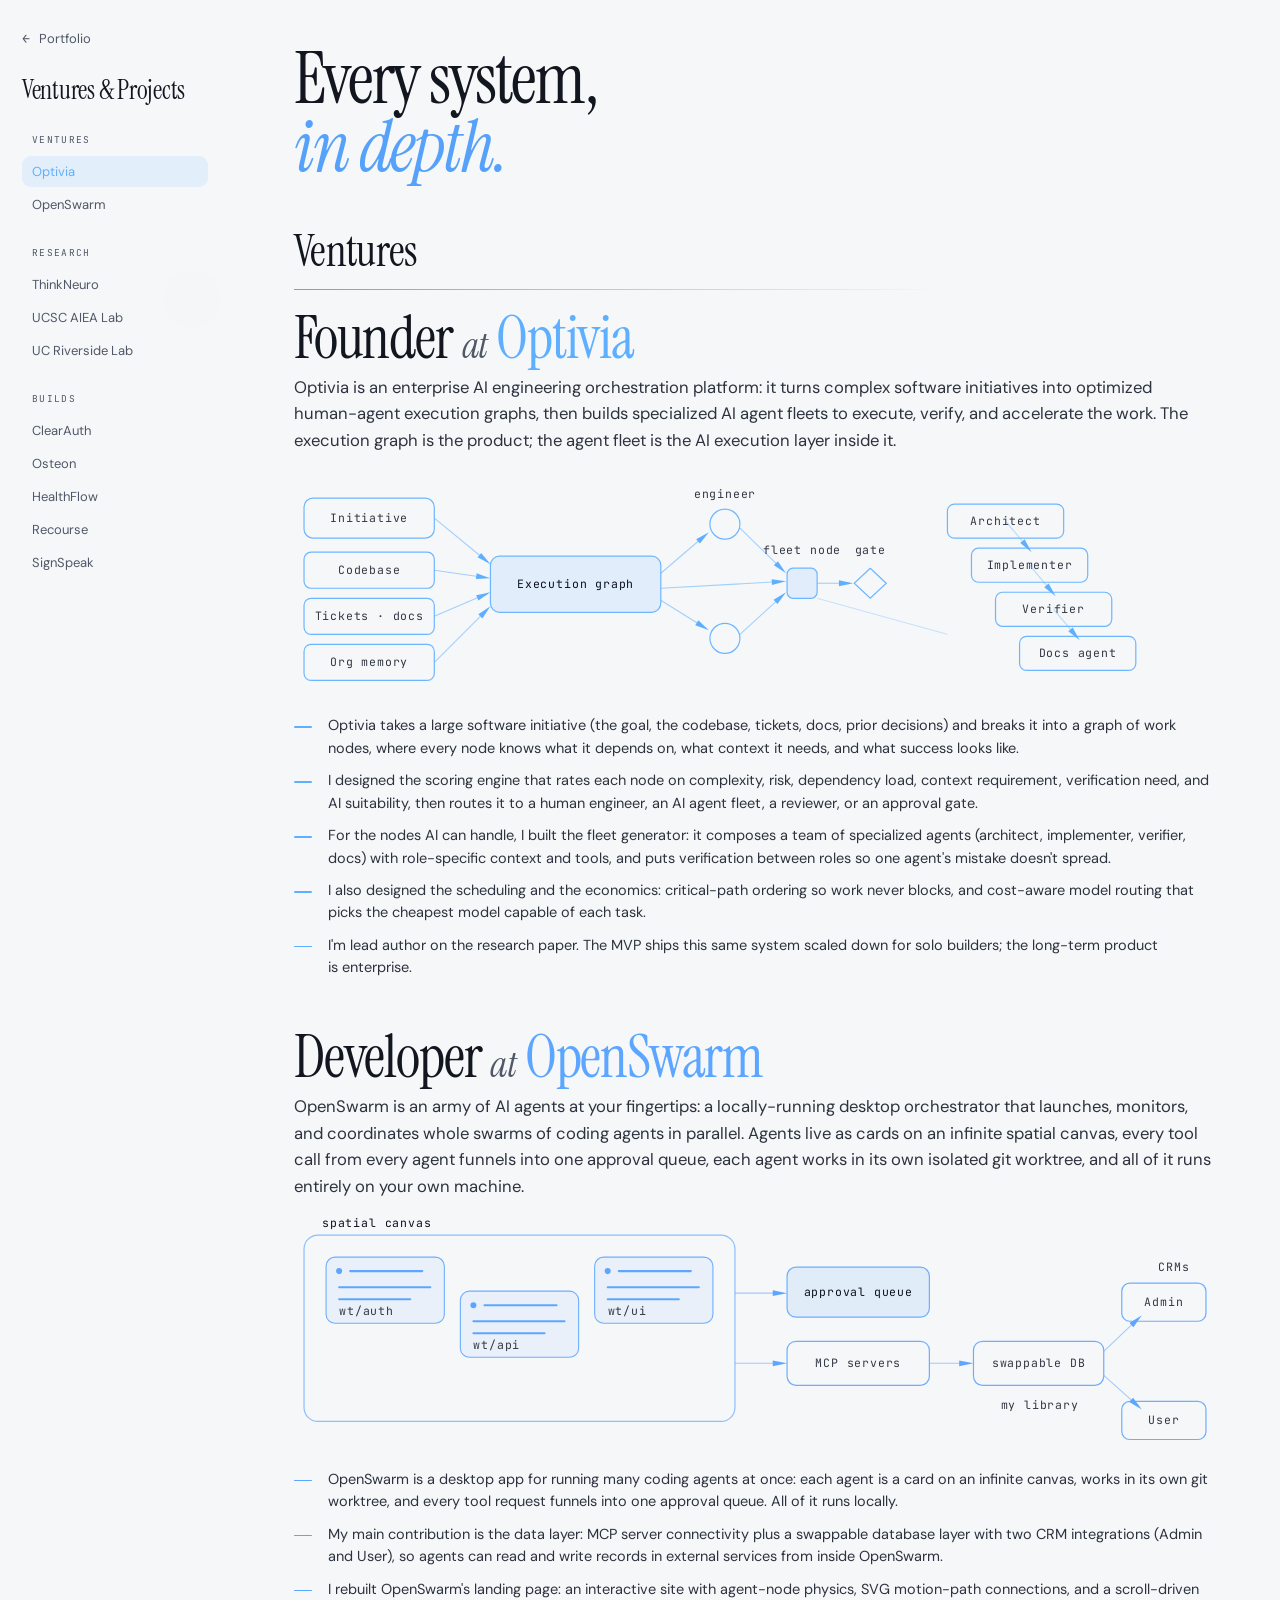
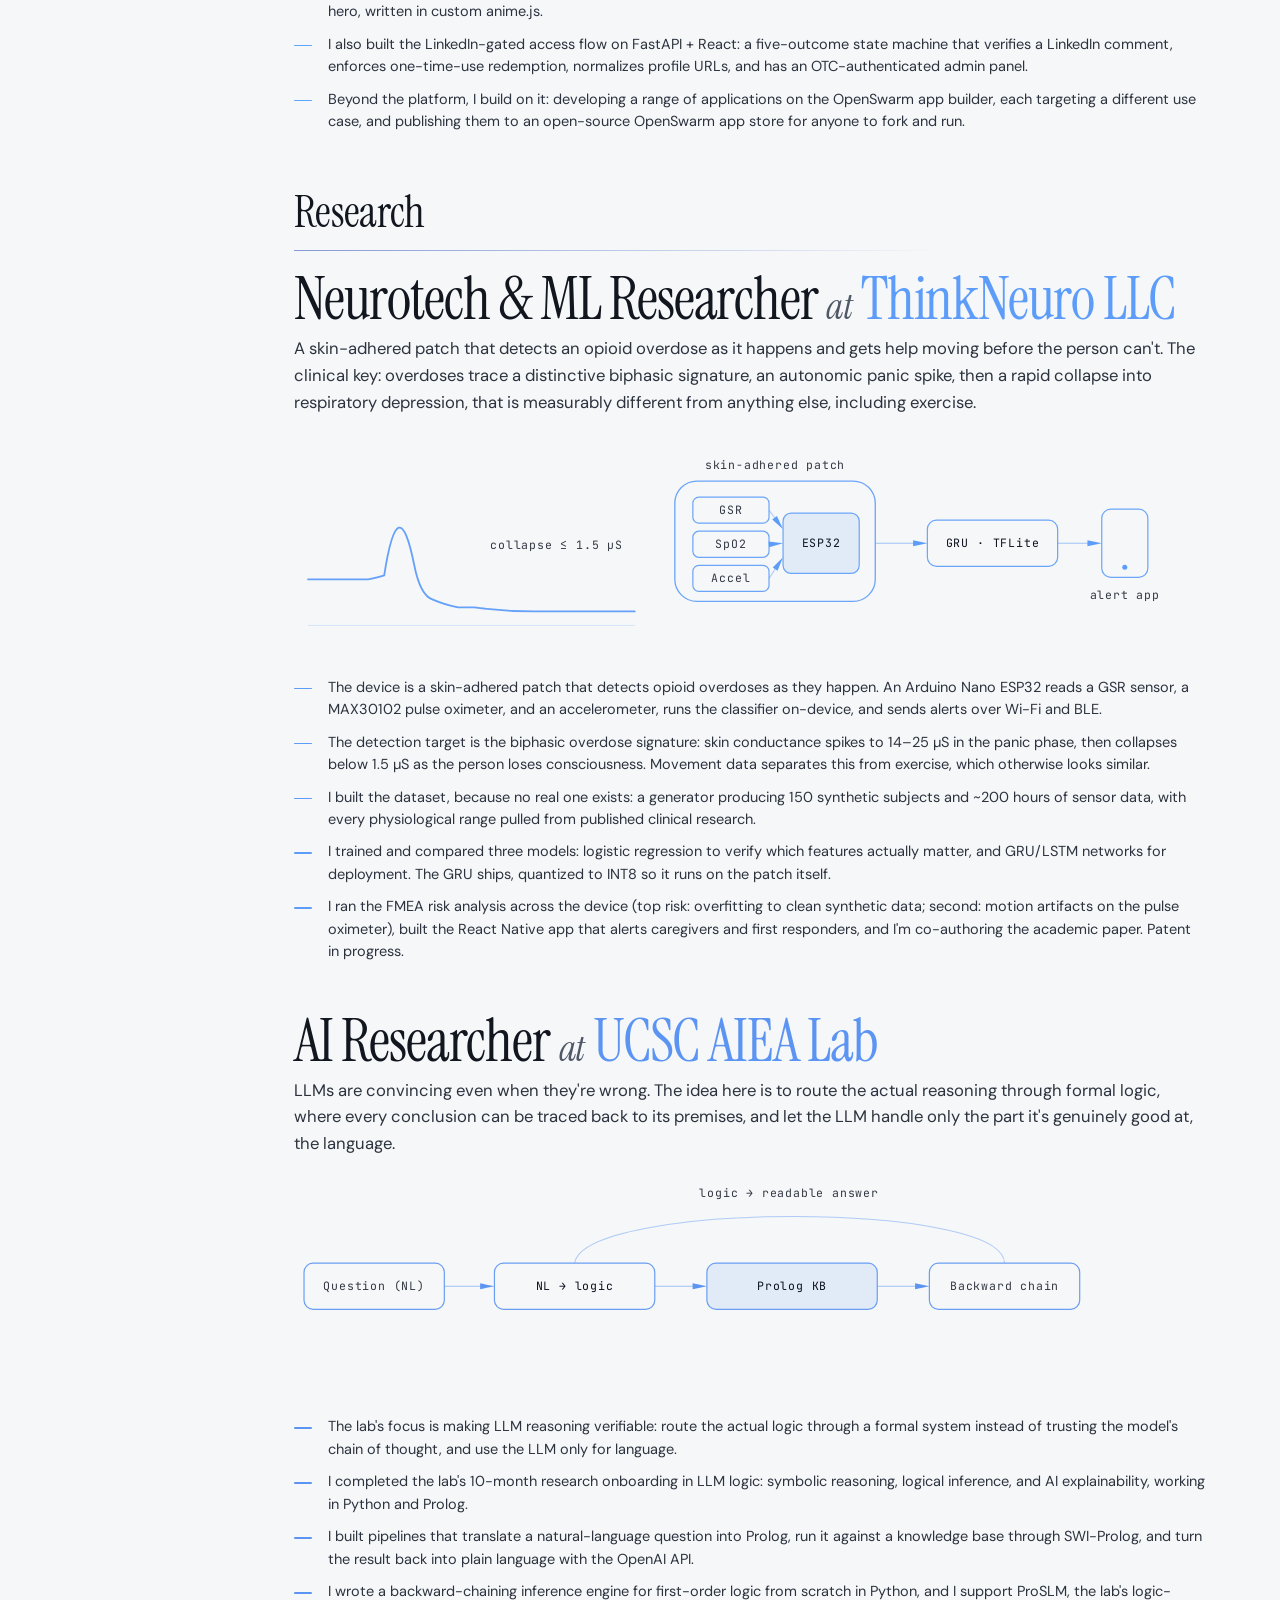
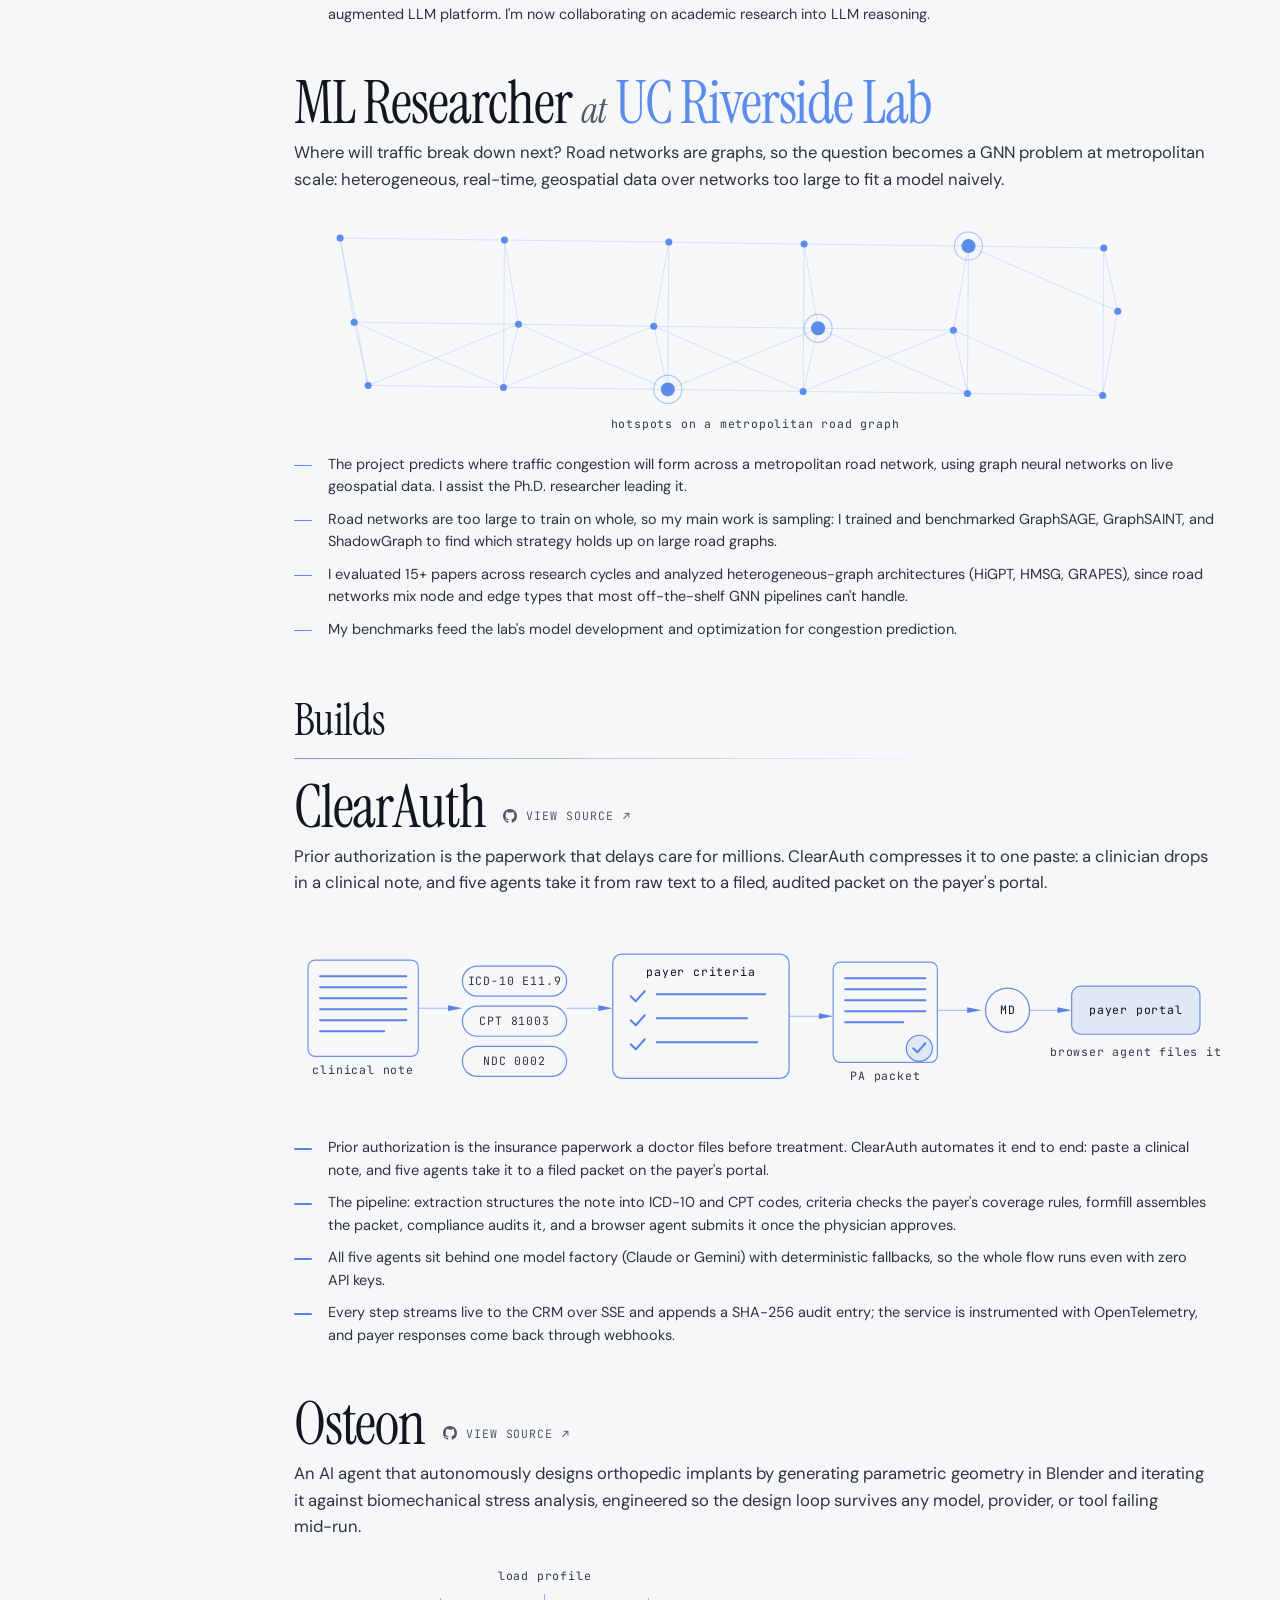
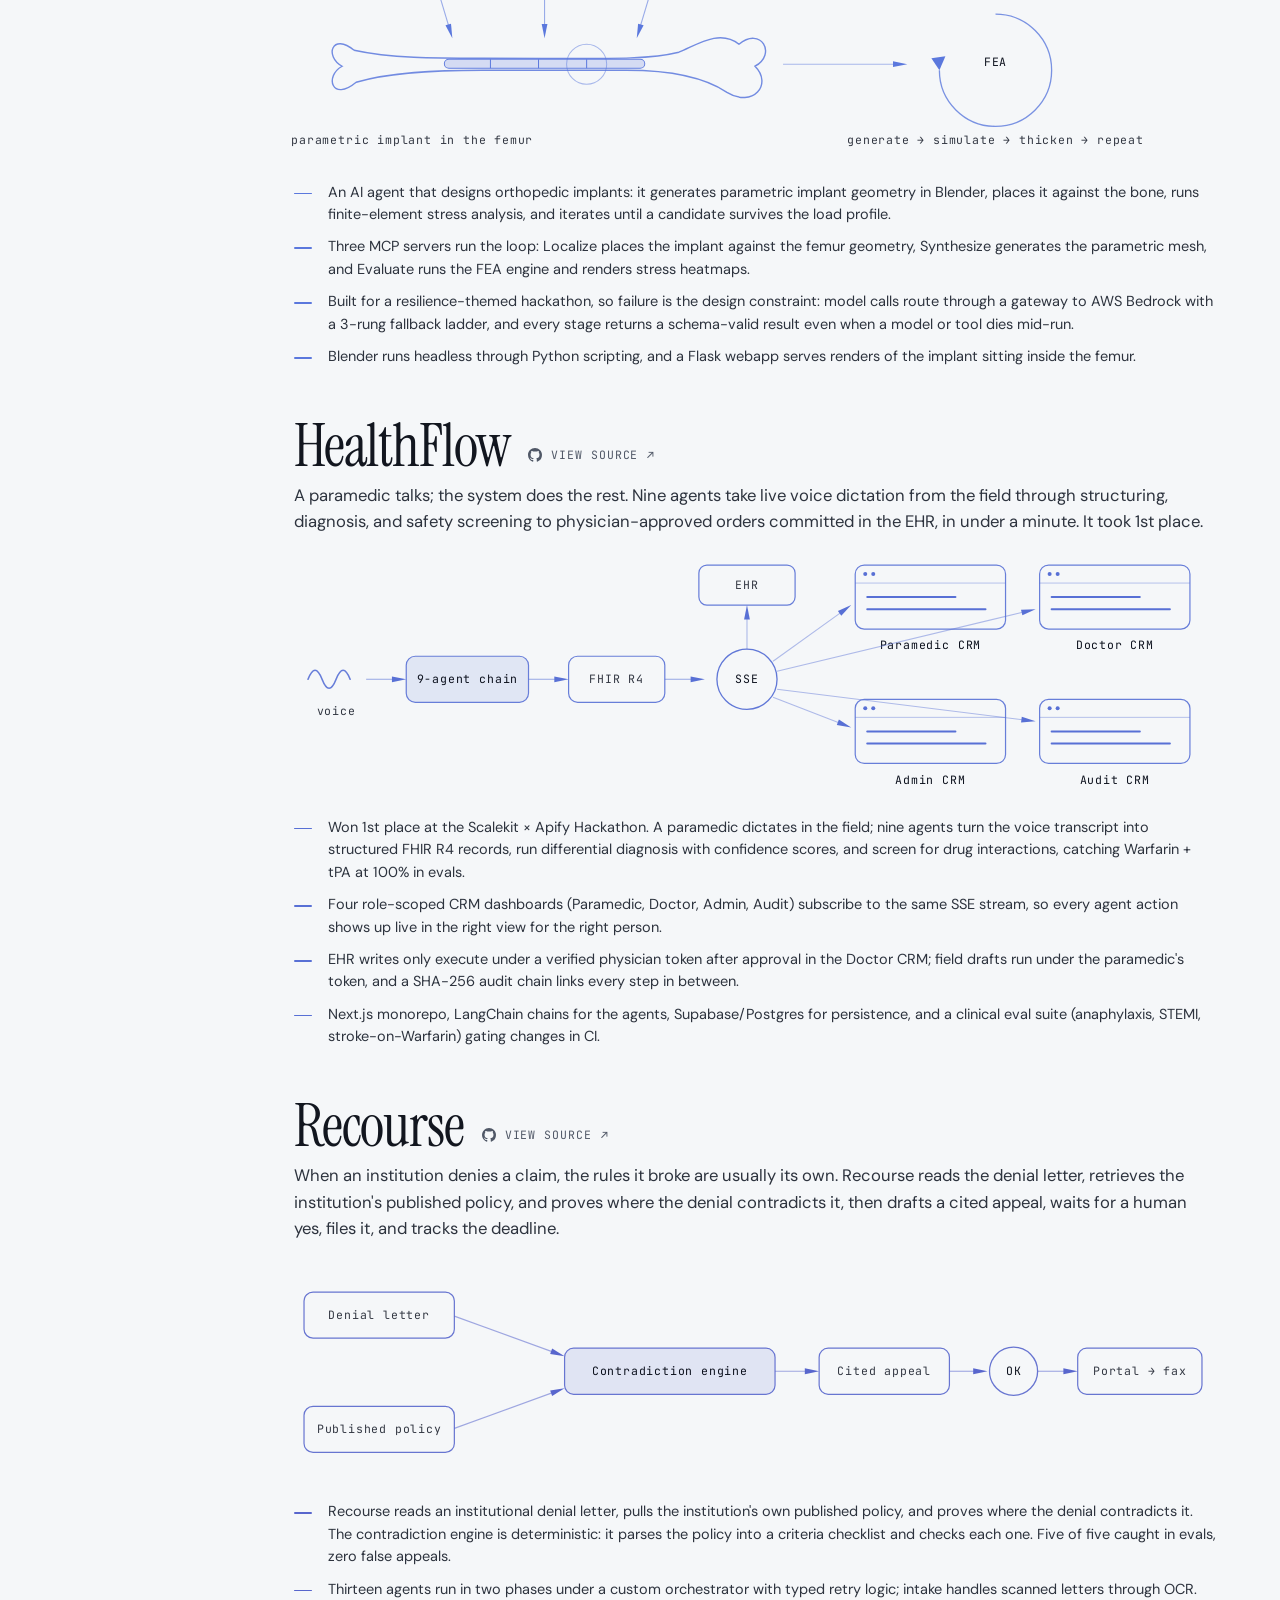
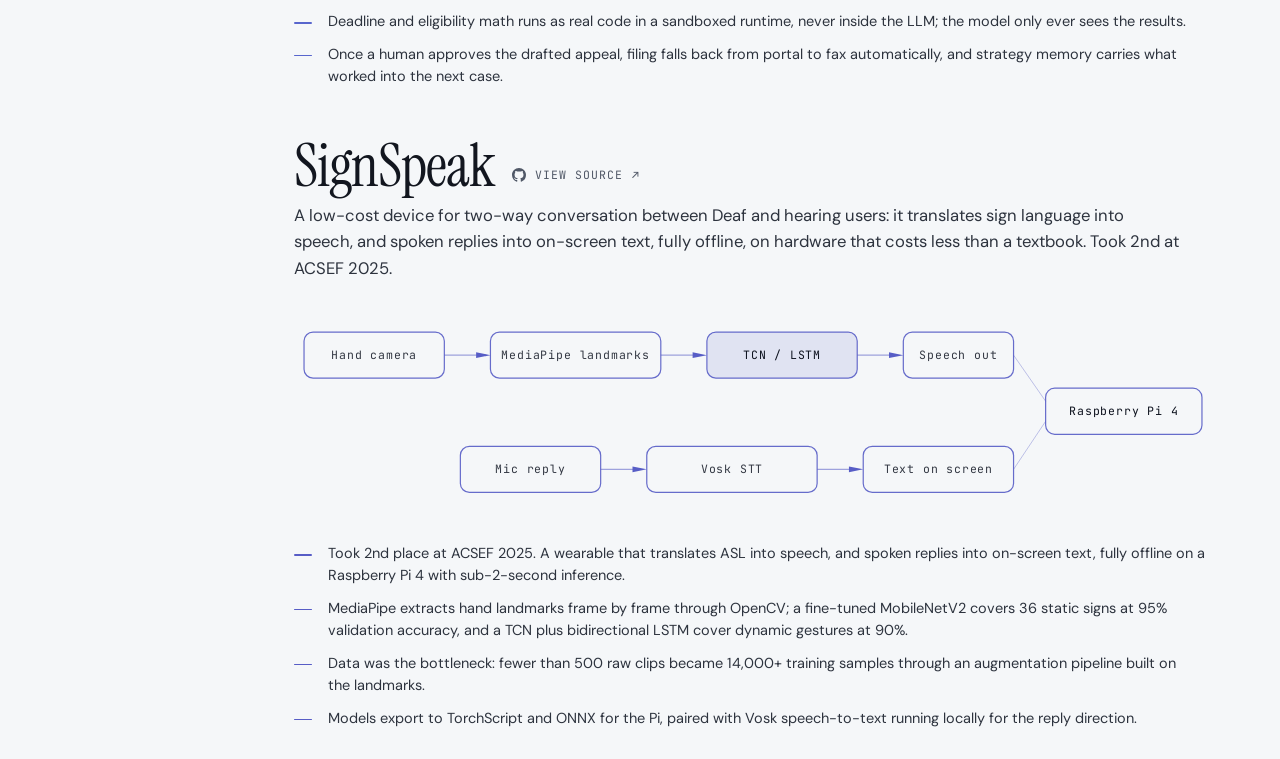
==== commit 9e8f97e8: "Add files via upload" ====
--- a/SahielBose_Website/Deep Dive.html
+++ b/SahielBose_Website/Deep Dive.html
@@ -468,7 +468,7 @@
 <header class="topbar">
   <div class="topbar-row">
     <a class="rail-back" href="index.html"><span class="b-arr">&#8592;</span> Portfolio</a>
-    <span class="rail-title">Deep Dive</span>
+    <span class="rail-title">Ventures &amp; Projects</span>
   </div>
   <nav class="topbar-chips">
     <a class="rail-link" href="#optivia">Optivia</a>
@@ -486,7 +486,7 @@
 
 <aside class="rail">
   <a class="rail-back" href="index.html"><span class="b-arr">&#8592;</span> Portfolio</a>
-  <div class="rail-title">Deep Dive</div>
+  <div class="rail-title">Ventures &amp; Projects</div>
   <nav class="rail-group">
     <div class="rail-group-label">Ventures</div>
     <a class="rail-link" href="#optivia">Optivia</a>
@@ -528,7 +528,7 @@
       <li><span>I designed the scoring engine that rates each node on complexity, risk, dependency load, context requirement, verification need, and AI suitability, then routes it to a human engineer, an AI agent fleet, a reviewer, or an approval gate.</span></li>
       <li><span>For the nodes AI can handle, I built the fleet generator: it composes a team of specialized agents (architect, implementer, verifier, docs) with role-specific context and tools, and puts verification between roles so one agent's mistake doesn't spread.</span></li>
       <li><span>I also designed the scheduling and the economics: critical-path ordering so work never blocks, and cost-aware model routing that picks the cheapest model capable of each task.</span></li>
-      <li><span>The architecture is patent pending and I'm lead author on the research paper. The MVP ships this same system scaled down for solo builders; the long-term product is enterprise.</span></li>
+      <li><span>I'm lead author on the research paper. The MVP ships this same system scaled down for solo builders; the long-term product is enterprise.</span></li>
     </ul>
     </section>
 
